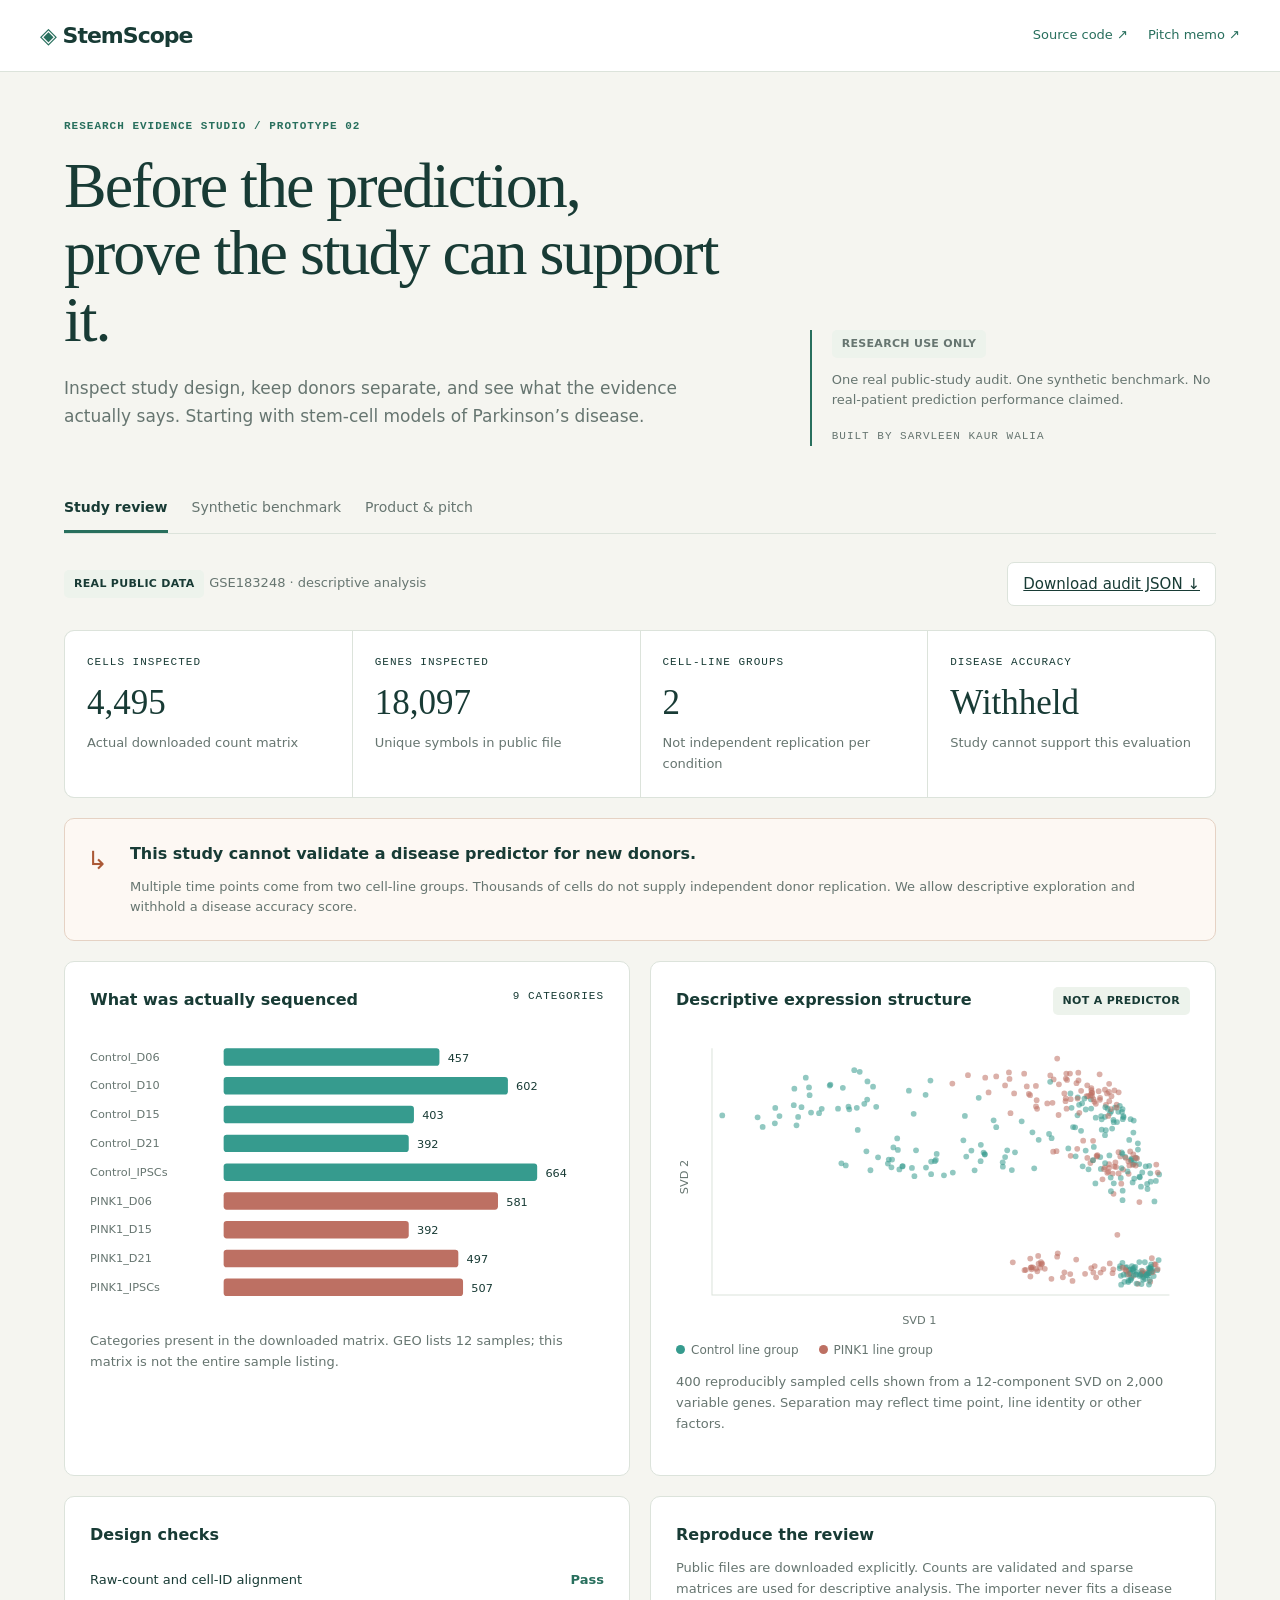
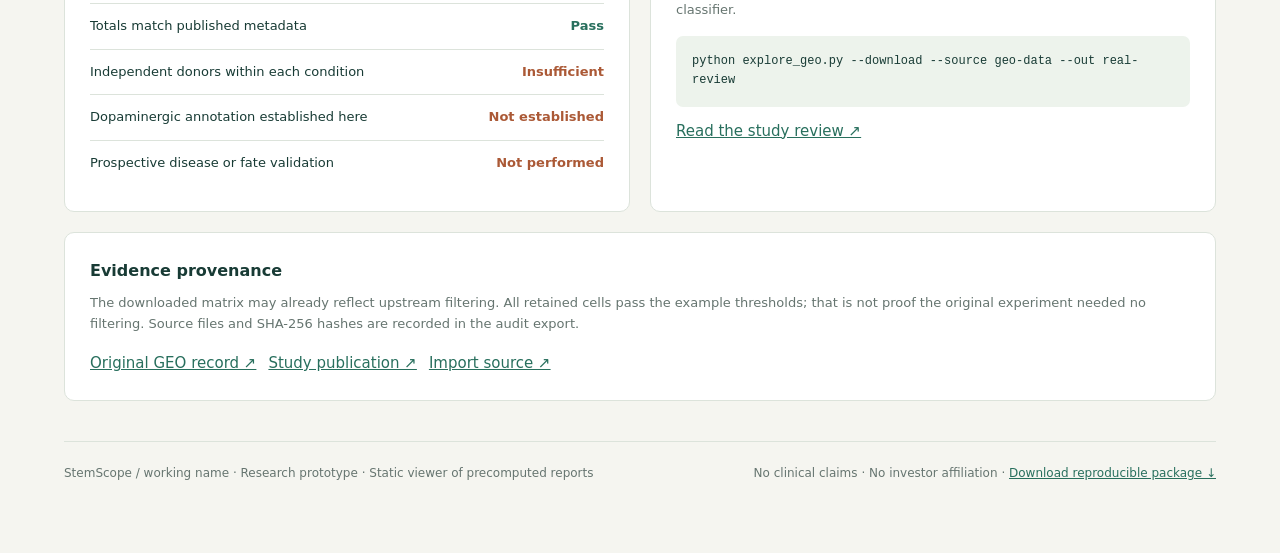
==== research/stemcell-algorithm/index.html @ 6e87af3f "Build StemScope evidence studio and real-data audit" ====
<!doctype html>
<html lang="en"><head><meta charset="utf-8"><meta name="viewport" content="width=device-width,initial-scale=1"><title>StemScope · Research evidence studio</title>
<meta name="description" content="An auditable single-cell research prototype. Inspect a real study, donor separation and a clearly labeled synthetic benchmark.">
<style>
:root{--bg:#f5f5f0;--paper:#fff;--ink:#183b35;--muted:#667570;--line:#dce3db;--green:#286f5d;--orange:#ab5936;--soft:#edf3ec;--warn:#fbede4}*{box-sizing:border-box}body{margin:0;background:var(--bg);color:var(--ink);font:15px/1.6 system-ui,-apple-system,Segoe UI,sans-serif}a{color:var(--green)}button,select{font:inherit}button,a,select{outline-offset:5px}button{cursor:pointer}nav{border-bottom:1px solid var(--line);background:var(--paper);padding:18px max(24px,calc((100vw - 1200px)/2));display:flex;justify-content:space-between;align-items:center;gap:20px}.brand{font-size:22px;font-weight:750;letter-spacing:-1px}.brand span{color:var(--green)}.mono{font:11px/1.7 ui-monospace,Consolas,monospace;letter-spacing:1px;text-transform:uppercase}.navlinks{display:flex;gap:20px;font-size:13px}.navlinks a{text-decoration:none}main{max-width:1200px;margin:auto;padding:45px 24px 70px}.hero{display:grid;grid-template-columns:1.7fr 1fr;gap:55px;align-items:end;margin-bottom:38px}.eyebrow{color:var(--green);font-weight:600}h1{font:500 clamp(38px,5vw,64px)/1.05 Georgia,serif;letter-spacing:-2px;max-width:720px;margin:16px 0 22px}h2{font:500 28px/1.2 Georgia,serif;margin:0 0 12px}h3{font-size:16px;margin:0 0 10px}p{margin:0 0 16px}.lead{max-width:670px;font-size:17px;color:var(--muted)}.note{border-left:2px solid var(--green);padding-left:20px;color:var(--muted);font-size:13px}.badge{display:inline-flex;padding:5px 10px;border-radius:5px;background:var(--soft);font-size:11px;font-weight:700;letter-spacing:.3px}.badge.warn{background:var(--warn);color:var(--orange)}.tabs{display:flex;gap:24px;border-bottom:1px solid var(--line);margin:28px 0}.tabs button{border:0;background:none;color:var(--muted);padding:12px 0;font-size:14px;border-bottom:3px solid transparent}.tabs button[aria-selected=true]{color:var(--ink);border-bottom-color:var(--green);font-weight:650}.panel{display:none}.panel.active{display:block}.toolbar{display:flex;justify-content:space-between;align-items:center;gap:20px;margin:24px 0}.toolbar select{border:1px solid var(--line);border-radius:7px;padding:10px;background:white;color:var(--ink);max-width:100%}.outline{border:1px solid var(--line);background:white;border-radius:7px;padding:9px 15px;color:var(--ink)}.metrics{display:grid;grid-template-columns:repeat(4,1fr);gap:1px;border:1px solid var(--line);border-radius:10px;overflow:hidden;background:var(--line)}.metric{background:var(--paper);padding:22px}.number{font:500 35px/1.3 Georgia,serif;margin:8px 0}.muted{color:var(--muted);font-size:13px}.decision{display:flex;gap:22px;border:1px solid #e5d2c4;background:#fdf8f3;border-radius:10px;margin:20px 0;padding:22px}.decision .symbol{font-size:25px;color:var(--orange)}.grid{display:grid;grid-template-columns:1fr 1fr;gap:20px;margin:20px 0}.card{background:white;border:1px solid var(--line);border-radius:10px;padding:25px}.sectionlabel{display:flex;justify-content:space-between;gap:15px;align-items:start;margin-bottom:15px}.chart{width:100%;height:auto;display:block}.legend{display:flex;gap:20px;font-size:12px;color:var(--muted);margin-top:10px}.dot{display:inline-block;width:9px;height:9px;border-radius:50%;margin-right:6px;background:#369b8e}.dot.orange{background:#bd7063}.checks{list-style:none;padding:0;margin:0}.checks li{border-top:1px solid var(--line);padding:12px 0;display:flex;justify-content:space-between;gap:20px;font-size:13px}.checks li:first-child{border-top:0}.checks b{color:var(--green);font-weight:600}.checks .fail{color:var(--orange)}.wide{grid-column:1/-1}.tablewrap{overflow-x:auto}table{border-collapse:collapse;width:100%;font-size:13px}th{text-align:left;font-size:11px;color:var(--muted);font-weight:600;text-transform:uppercase;letter-spacing:.5px}td,th{padding:11px 8px;border-bottom:1px solid var(--line)}.foldrow{display:grid;grid-template-columns:60px 1fr;gap:15px;margin:12px 0;align-items:center;font-size:12px}.foldcells{display:grid;grid-template-columns:repeat(16,1fr);gap:5px}.foldcell{height:28px;display:flex;align-items:center;justify-content:center;border-radius:4px;background:#edf3ec;font-size:10px;color:var(--green)}.foldcell.test{background:#286f5d;color:white}.quote{font:500 25px/1.45 Georgia,serif;border-left:3px solid var(--green);padding-left:24px;margin:20px 0 28px}.steps{counter-reset:step;display:grid;gap:15px}.step{display:flex;gap:15px}.step:before{counter-increment:step;content:counter(step,decimal-leading-zero);font:14px ui-monospace,monospace;color:var(--green)}details{border-top:1px solid var(--line);padding:16px 0}summary{cursor:pointer;font-weight:600}details p{color:var(--muted);margin:12px 0 0}footer{border-top:1px solid var(--line);display:flex;justify-content:space-between;gap:20px;padding-top:22px;margin-top:40px;color:var(--muted);font-size:12px}.status{font-size:12px;color:var(--muted);min-height:18px}.row{display:flex;gap:12px;flex-wrap:wrap}.modelbar{height:9px;background:var(--soft);border-radius:9px;overflow:hidden;margin:12px 0}.modelbar i{display:block;height:100%;background:var(--green)}.smallcode{white-space:pre-wrap;overflow-wrap:anywhere;background:var(--soft);padding:16px;border-radius:7px;font:12px/1.6 ui-monospace,Consolas,monospace} @media(max-width:760px){.hero,.grid{grid-template-columns:1fr;gap:20px}.metrics{grid-template-columns:1fr 1fr}.hero{margin-bottom:20px}.tabs{gap:14px}.tabs button{font-size:12px}.navlinks{gap:10px;font-size:11px}.toolbar{align-items:start;flex-direction:column}.foldcells{gap:2px}.foldcell{font-size:8px}main{padding-top:30px}h1{letter-spacing:-1px}footer{flex-direction:column}.decision{padding:16px}}@media(prefers-reduced-motion:reduce){*{scroll-behavior:auto!important}}
</style></head><body>
<nav><div class="brand"><span>◈</span> StemScope</div><div class="navlinks"><a href="https://github.com/sarvleenwalia/sidequest/tree/main/research/stemcell-algorithm">Source code ↗</a><a href="https://github.com/sarvleenwalia/sidequest/blob/main/research/stemcell-algorithm/PITCH.md">Pitch memo ↗</a></div></nav>
<main><section class="hero"><div><div class="mono eyebrow">Research evidence studio / prototype 02</div><h1>Before the prediction,<br>prove the study can support it.</h1><p class="lead">Inspect study design, keep donors separate, and see what the evidence actually says. Starting with stem-cell models of Parkinson’s disease.</p></div><div class="note"><span class="badge">RESEARCH USE ONLY</span><p style="margin-top:12px">One real public-study audit. One synthetic benchmark. No real-patient prediction performance claimed.</p><div class="mono">Built by Sarvleen Kaur Walia</div></div></section>
<div class="tabs" role="tablist" aria-label="Evidence studio"><button role="tab" aria-selected="true" aria-controls="overview" id="tab-overview" data-panel="overview">Study review</button><button role="tab" aria-selected="false" aria-controls="benchmark" id="tab-benchmark" data-panel="benchmark">Synthetic benchmark</button><button role="tab" aria-selected="false" aria-controls="pitch" id="tab-pitch" data-panel="pitch">Product & pitch</button></div>
<section class="panel active" id="overview" role="tabpanel" aria-labelledby="tab-overview"><div class="toolbar"><div><span class="badge">REAL PUBLIC DATA</span> <span class="muted">GSE183248 · descriptive analysis</span></div><a class="outline" href="real-audit.json" download>Download audit JSON ↓</a></div><div class="metrics" id="real-metrics"></div><div class="decision"><div class="symbol">↳</div><div><h3>This study cannot validate a disease predictor for new donors.</h3><p style="margin:0" class="muted">Multiple time points come from two cell-line groups. Thousands of cells do not supply independent donor replication. We allow descriptive exploration and withhold a disease accuracy score.</p></div></div><div class="grid"><article class="card"><div class="sectionlabel"><h3>What was actually sequenced</h3><span class="mono">9 categories</span></div><div id="samples"></div><p class="muted">Categories present in the downloaded matrix. GEO lists 12 samples; this matrix is not the entire sample listing.</p></article><article class="card"><div class="sectionlabel"><h3>Descriptive expression structure</h3><span class="badge">NOT A PREDICTOR</span></div><div id="scatter"></div><div class="legend"><span><i class="dot"></i>Control line group</span><span><i class="dot orange"></i>PINK1 line group</span></div><p class="muted" style="margin-top:12px">400 reproducibly sampled cells shown from a 12-component SVD on 2,000 variable genes. Separation may reflect time point, line identity or other factors.</p></article><article class="card"><h3>Design checks</h3><ul class="checks"><li><span>Raw-count and cell-ID alignment</span><b>Pass</b></li><li><span>Totals match published metadata</span><b id="total-check"></b></li><li><span>Independent donors within each condition</span><b class="fail">Insufficient</b></li><li><span>Dopaminergic annotation established here</span><b class="fail">Not established</b></li><li><span>Prospective disease or fate validation</span><b class="fail">Not performed</b></li></ul></article><article class="card"><h3>Reproduce the review</h3><p class="muted">Public files are downloaded explicitly. Counts are validated and sparse matrices are used for descriptive analysis. The importer never fits a disease classifier.</p><pre class="smallcode">python explore_geo.py --download --source geo-data --out real-review</pre><a href="https://github.com/sarvleenwalia/sidequest/blob/main/research/stemcell-algorithm/DATASET_REVIEW.md">Read the study review ↗</a></article></div><article class="card"><h3>Evidence provenance</h3><p class="muted">The downloaded matrix may already reflect upstream filtering. All retained cells pass the example thresholds; that is not proof the original experiment needed no filtering. Source files and SHA-256 hashes are recorded in the audit export.</p><div class="row"><a href="https://www.ncbi.nlm.nih.gov/geo/query/acc.cgi?acc=GSE183248">Original GEO record ↗</a><a href="https://doi.org/10.1038/s42003-021-02973-7">Study publication ↗</a><a href="https://github.com/sarvleenwalia/sidequest/blob/main/research/stemcell-algorithm/explore_geo.py">Import source ↗</a></div></article></section>
<section class="panel" id="benchmark" role="tabpanel" aria-labelledby="tab-benchmark"><div class="toolbar"><div><span class="badge warn">SYNTHETIC DATA ONLY</span> <span class="muted">Planted expression signal · tests software behavior</span></div><a class="outline" href="synthetic-benchmark.json" download>Download benchmark JSON ↓</a></div><div class="metrics" id="synthetic-metrics"></div><div class="decision"><div class="symbol">ⓘ</div><div><h3>These numbers are not Parkinson’s disease performance.</h3><p class="muted" style="margin:0">560 invented cells, 300 illustrative genes and 16 invented donors. A planted shift makes the groups separable. No independent real cohort has been evaluated.</p></div></div><div class="grid"><article class="card wide"><div class="sectionlabel"><h3>Every test donor stays out of training</h3><span class="badge">0 DONOR OVERLAP</span></div><div id="folds"></div><div class="legend"><span><i class="dot"></i>Training donor</span><span><i class="dot" style="background:#286f5d"></i>Held-out donor</span></div><p class="muted" style="margin-top:14px">Each square is one donor. Feature selection and scaling are fitted using only training-fold profiles. The whole-dataset embedding is never used as model input.</p></article><article class="card"><h3>Uncertainty, kept visible</h3><div id="interval"></div><p class="muted">The percentile interval resamples whole donors from fixed out-of-fold predictions. Models are not refitted. This conditional interval does not capture external-cohort uncertainty or demonstrate clinical reliability.</p></article><article class="card"><h3>A simple baseline first</h3><p>Variance filtering → training-fold gene selection → standardization → regularized logistic regression.</p><p class="muted">Compare balanced accuracy with a majority baseline. A sophisticated model would need to earn its complexity on independently verified data. No novel model architecture is claimed.</p><a href="https://github.com/sarvleenwalia/sidequest/blob/main/research/stemcell-algorithm/VALIDATION.md">Read the software validation ↗</a></article><article class="card wide"><h3>Inspect held-out predictions <span class="badge warn">SYNTHETIC</span></h3><div class="tablewrap"><table><thead><tr><th>Invented donor</th><th>Assigned label</th><th>Predicted label</th><th>Result</th></tr></thead><tbody id="predictions"></tbody></table></div></article></div></section>
<section class="panel" id="pitch" role="tabpanel" aria-labelledby="tab-pitch"><div class="toolbar"><span class="badge">EARLY PRODUCT HYPOTHESIS</span><button class="outline" id="copy-pitch">Copy 30-second pitch</button></div><div class="grid"><article class="card wide"><div class="mono eyebrow">The wedge</div><div class="quote">Help stem-cell research teams decide whether a single-cell dataset supports a prediction claim, then produce a reproducible evidence report.</div><p class="muted">Proposed user: a computational researcher in an iPSC disease-modeling lab. Proposed buyer: a lab lead or research platform team. Customer demand, time saved, pricing and willingness to pay remain untested.</p><div class="status" id="copy-status" aria-live="polite"></div></article><article class="card"><h3>What exists today</h3><ul class="checks"><li><span>Executable research pipeline</span><b>Built</b></li><li><span>Real public-study audit</span><b>Completed</b></li><li><span>Donor-disjoint synthetic evaluation</span><b>Completed</b></li><li><span>Independent real-cohort prediction</span><b class="fail">Pending</b></li><li><span>Customers or paid pilots</span><b class="fail">None claimed</b></li></ul></article><article class="card"><h3>What could make it valuable</h3><p>Review study design earlier. Give collaborators a report they can inspect and reproduce. Make limitations visible beside results.</p><p class="muted">The current model is standard open-source machinery. A potential advantage would need to come from trustworthy metadata adapters and demonstrated workflow value. There is no proven moat today.</p></article><article class="card wide"><h3>Milestones that would earn a stronger pitch</h3><div class="steps"><div class="step"><div><b>Three lab review exercises</b><p class="muted">Observe the actual workflow; measure time and design problems found against an expert notebook baseline.</p></div></div><div class="step"><div><b>An eligible donor cohort</b><p class="muted">Confirm donor, time point, genotype, batch and cell type. Freeze the task and analysis plan before evaluation.</p></div></div><div class="step"><div><b>Independent validation and a paid-pilot decision</b><p class="muted">Test a fixed model on a compatible external cohort, then decide whether the workflow justifies hosted collaboration.</p></div></div></div></article><article class="card wide"><h3>Questions a serious reviewer will ask</h3><details><summary>Is the algorithm novel?</summary><p>No. Logistic regression is a standard baseline. The proposed product is an evidence-review workflow; its usefulness and differentiation must still be demonstrated.</p></details><details><summary>Does this predict future cell fate or early Parkinson’s vulnerability?</summary><p>No. Future fate needs lineage or longitudinal outcome labels. Real disease generalization needs independently replicated donors and separate validation. Neither has been demonstrated here.</p></details><details><summary>Why won’t a lab just use Scanpy or Seurat?</summary><p>They may. Those are established tools. StemScope must show that its focused study-review workflow is easier to reproduce or catches meaningful design problems compared with existing notebooks.</p></details><details><summary>What is the current ask?</summary><p>Introductions to research collaborators and design partners. Funding amount, market size, traction and customer savings are not invented.</p></details><a href="https://github.com/sarvleenwalia/sidequest/blob/main/research/stemcell-algorithm/PITCH.md">Full pitch memo and reviewer questions ↗</a></article></div></section>
<footer><span>StemScope / working name · Research prototype · Static viewer of precomputed reports</span><span>No clinical claims · No investor affiliation · <a href="stemcell-algorithm.zip">Download reproducible package ↓</a></span></footer></main>
<script type="application/json" id="evidence">{"real": {"accession": "GSE183248", "source_urls": {"GSE183248_Metadata.csv.gz": "https://ftp.ncbi.nlm.nih.gov/geo/series/GSE183nnn/GSE183248/suppl/GSE183248_Metadata.csv.gz", "GSE183248_Raw_data.csv.gz": "https://ftp.ncbi.nlm.nih.gov/geo/series/GSE183nnn/GSE183248/suppl/GSE183248_Raw_data.csv.gz"}, "input_sha256": {"GSE183248_Metadata.csv.gz": "b8bb1b475fdc6448fd801732647d1b2e1d1f90d0d72f70c34bd542e26649ec52", "GSE183248_Raw_data.csv.gz": "df67841f18757a8caf24ced9af7a2e741ec4d9df9de3ac8391bd31a96c4b9923"}, "synthetic": false, "cells": 4495, "genes": 18097, "cells_after_example_qc": 4495, "sample_categories_in_download": 9, "line_groups": ["Control", "PINK1"], "matrix_totals_match_published_metadata": true, "published_mito_fraction_range": [0.0, 0.0583533173461231], "classifier_eligible": false, "disease_prediction_metrics": null, "decision": "Two cell-line groups; no independent donor replication within condition. Do not report cross-donor PD accuracy.", "limitations": ["Public matrix may already reflect upstream filtering; downloaded cells are not all originally sequenced cells.", "GEO lists 12 samples, but this downloaded matrix has 9 sample categories.", "SVD is descriptive; differences may reflect time point, line identity, mutation, protocol or other factors.", "No cell-type annotations were inferred. No early vulnerability or future cell fate was predicted."]}, "synthetic": {"balanced_accuracy": 0.9375, "majority_baseline_balanced_accuracy": 0.5, "classes": ["PD", "control"], "confusion_matrix": [[7, 1], [0, 8]], "confusion_matrix_unit": "donor/label pseudobulk rows", "donors_by_class": {"PD": 8, "control": 8}, "evaluation_unit": "held-out donor", "folds": [{"fold": 1, "train_donors": ["donor_01", "donor_02", "donor_03", "donor_04", "donor_05", "donor_06", "donor_07", "donor_08", "donor_09", "donor_11", "donor_12", "donor_14"], "test_donors": ["donor_00", "donor_10", "donor_13", "donor_15"], "train_units": 12, "test_units": 4}, {"fold": 2, "train_donors": ["donor_00", "donor_02", "donor_05", "donor_06", "donor_07", "donor_09", "donor_10", "donor_11", "donor_12", "donor_13", "donor_14", "donor_15"], "test_donors": ["donor_01", "donor_03", "donor_04", "donor_08"], "train_units": 12, "test_units": 4}, {"fold": 3, "train_donors": ["donor_00", "donor_01", "donor_03", "donor_04", "donor_06", "donor_07", "donor_08", "donor_10", "donor_11", "donor_13", "donor_14", "donor_15"], "test_donors": ["donor_02", "donor_05", "donor_09", "donor_12"], "train_units": 12, "test_units": 4}, {"fold": 4, "train_donors": ["donor_00", "donor_01", "donor_02", "donor_03", "donor_04", "donor_05", "donor_08", "donor_09", "donor_10", "donor_12", "donor_13", "donor_15"], "test_donors": ["donor_06", "donor_07", "donor_11", "donor_14"], "train_units": 12, "test_units": 4}], "conditional_bootstrap": {"metric": "balanced_accuracy", "interval_95_percent": [0.7857142857142857, 1.0], "valid_draws": 1000, "requested_draws": 1000, "resampling_unit": "donor", "method": "Percentile bootstrap of fixed out-of-fold predictions; models are not refitted. Not external-validation uncertainty."}, "roc_auc": 1.0, "permutation_scores": [0.5625, 0.6875, 0.6875, 0.5625, 0.375, 0.375, 0.3125, 0.5, 0.375, 0.625, 0.375, 0.375, 0.5625, 0.375, 0.5625, 0.6875, 0.1875, 0.375, 0.8125], "successful_permutations": 19, "permutation_p_value": 0.05, "task": "pd", "label_column": "status", "cells_input": 560, "cells_analyzed": 560, "genes_analyzed": 300, "donors": 16, "synthetic": true, "warnings": ["Multiple batches detected; batch-label overlap alone does not rule out confounding. Review protocol and time-point effects; this model does not adjust batch.", "Differential tests use donor pseudobulk but do not adjust batch, sex, age, or genotype; use a count-based design model for publication.", "Pathway scores are descriptive standardized expression averages, not enrichment significance or causal evidence."], "interpretation": "Exploratory label classification, not future vulnerability, clinical diagnosis, causal mechanism, or validated treatment guidance."}, "samples": [{"sample": "Control_D06", "line_group": "Control", "timepoint": "D06", "cells": 457}, {"sample": "Control_D10", "line_group": "Control", "timepoint": "D10", "cells": 602}, {"sample": "Control_D15", "line_group": "Control", "timepoint": "D15", "cells": 403}, {"sample": "Control_D21", "line_group": "Control", "timepoint": "D21", "cells": 392}, {"sample": "Control_IPSCs", "line_group": "Control", "timepoint": "IPSCs", "cells": 664}, {"sample": "PINK1_D06", "line_group": "PINK1", "timepoint": "D06", "cells": 581}, {"sample": "PINK1_D15", "line_group": "PINK1", "timepoint": "D15", "cells": 392}, {"sample": "PINK1_D21", "line_group": "PINK1", "timepoint": "D21", "cells": 497}, {"sample": "PINK1_IPSCs", "line_group": "PINK1", "timepoint": "IPSCs", "cells": 507}], "embedding": [{"svd_1": 33.16159703014998, "svd_2": 9.820486419898982, "line_group": "Control"}, {"svd_1": 53.90923690194857, "svd_2": 0.8827156235776116, "line_group": "PINK1"}, {"svd_1": 54.60971760731003, "svd_2": 3.306023557135444, "line_group": "Control"}, {"svd_1": 47.60827386749864, "svd_2": 10.443836945976049, "line_group": "PINK1"}, {"svd_1": 44.2768684901003, "svd_2": 0.1866021172986685, "line_group": "Control"}, {"svd_1": 55.81606200413473, "svd_2": -15.2303840340702, "line_group": "PINK1"}, {"svd_1": 50.99433692075531, "svd_2": 3.70149986146265, "line_group": "Control"}, {"svd_1": 46.10915936477557, "svd_2": 0.4437834999474799, "line_group": "Control"}, {"svd_1": 44.03931739849151, "svd_2": 15.07241276407436, "line_group": "PINK1"}, {"svd_1": 52.26305338351144, "svd_2": 10.687378196292602, "line_group": "PINK1"}, {"svd_1": 51.273560153322855, "svd_2": 2.246211496030653, "line_group": "PINK1"}, {"svd_1": 56.19154665982479, "svd_2": -15.08936375895008, "line_group": "Control"}, {"svd_1": 54.01070698849746, "svd_2": 7.946381493672578, "line_group": "Control"}, {"svd_1": 53.003056229092, "svd_2": 9.074308721816095, "line_group": "Control"}, {"svd_1": 54.30662145325326, "svd_2": -1.1202182589053442, "line_group": "Control"}, {"svd_1": 40.679985749312856, "svd_2": 14.657668855601832, "line_group": "PINK1"}, {"svd_1": 51.523735669688, "svd_2": 2.1730866604881776, "line_group": "Control"}, {"svd_1": 52.59868853062609, "svd_2": 7.836491136972253, "line_group": "Control"}, {"svd_1": 53.113259913251255, "svd_2": -14.80226705881392, "line_group": "Control"}, {"svd_1": 46.24965491660136, "svd_2": 13.007206442389863, "line_group": "PINK1"}, {"svd_1": 37.66141174659302, "svd_2": -0.4443510304952179, "line_group": "Control"}, {"svd_1": 24.85495739755921, "svd_2": 7.30368661249676, "line_group": "Control"}, {"svd_1": 54.91399072873271, "svd_2": -15.16857943685353, "line_group": "Control"}, {"svd_1": 47.17959412362317, "svd_2": 10.342721966371071, "line_group": "PINK1"}, {"svd_1": 42.06235018933433, "svd_2": 2.53829126269423, "line_group": "Control"}, {"svd_1": 53.57243910758614, "svd_2": 2.1799057210466426, "line_group": "Control"}, {"svd_1": 55.61872086691614, "svd_2": -15.087755982569565, "line_group": "PINK1"}, {"svd_1": 51.222474953737255, "svd_2": 2.332425067197337, "line_group": "PINK1"}, {"svd_1": 55.48225179368778, "svd_2": -14.760446810408252, "line_group": "Control"}, {"svd_1": 54.849595484650045, "svd_2": -15.78379319736213, "line_group": "Control"}, {"svd_1": 47.42832425578816, "svd_2": 14.605445698759343, "line_group": "PINK1"}, {"svd_1": 48.45778431354455, "svd_2": -16.175942153932432, "line_group": "PINK1"}, {"svd_1": 47.99493924515358, "svd_2": 17.188513591259603, "line_group": "PINK1"}, {"svd_1": 53.4146759508721, "svd_2": 8.411864119381054, "line_group": "Control"}, {"svd_1": 46.46901654332245, "svd_2": -14.092815880849722, "line_group": "PINK1"}, {"svd_1": 54.72985332284642, "svd_2": -4.693850891307259, "line_group": "PINK1"}, {"svd_1": 46.25455810634695, "svd_2": -14.87213794503127, "line_group": "PINK1"}, {"svd_1": 55.36268382537888, "svd_2": -1.94053131444226, "line_group": "Control"}, {"svd_1": 49.462075303563566, "svd_2": 6.704262874889954, "line_group": "Control"}, {"svd_1": 39.43904491904532, "svd_2": -0.1970872166246947, "line_group": "Control"}, {"svd_1": 54.06966494324392, "svd_2": -16.391663454022886, "line_group": "Control"}, {"svd_1": 49.948602363528586, "svd_2": 6.159741487945528, "line_group": "Control"}, {"svd_1": 27.703529370727637, "svd_2": 11.601480193635808, "line_group": "Control"}, {"svd_1": 53.69035261923138, "svd_2": -14.60978673491068, "line_group": "Control"}, {"svd_1": 47.66278033149334, "svd_2": 2.985464235533753, "line_group": "PINK1"}, {"svd_1": 50.45666212842259, "svd_2": 13.115334631161122, "line_group": "PINK1"}, {"svd_1": 52.41498697489403, "svd_2": 9.118544226845446, "line_group": "Control"}, {"svd_1": 55.67341939940704, "svd_2": -14.597362946132725, "line_group": "Control"}, {"svd_1": 49.040347986462265, "svd_2": 14.895420954914654, "line_group": "PINK1"}, {"svd_1": 53.34774516547205, "svd_2": -4.418969775652532, "line_group": "Control"}, {"svd_1": 30.30872396668597, "svd_2": 1.212271474967429, "line_group": "Control"}, {"svd_1": 55.39485700666587, "svd_2": -2.705494160309695, "line_group": "Control"}, {"svd_1": 47.53423505815409, "svd_2": 5.048680655235413, "line_group": "Control"}, {"svd_1": 53.84732612834464, "svd_2": -0.3811513600943065, "line_group": "PINK1"}, {"svd_1": 55.17607109615125, "svd_2": -13.876904092955836, "line_group": "Control"}, {"svd_1": 54.00356536051143, "svd_2": 1.7127448406762642, "line_group": "Control"}, {"svd_1": 52.09612094327967, "svd_2": -0.2287100599954952, "line_group": "PINK1"}, {"svd_1": 42.99659928376558, "svd_2": 6.724449773180552, "line_group": "Control"}, {"svd_1": 31.81034244856084, "svd_2": 15.16167663391156, "line_group": "Control"}, {"svd_1": 55.09021391624925, "svd_2": -15.662994734754204, "line_group": "Control"}, {"svd_1": 40.96259249269767, "svd_2": 3.163924232927221, "line_group": "Control"}, {"svd_1": 27.38964776856613, "svd_2": 14.264347495312812, "line_group": "Control"}, {"svd_1": 40.54158749394172, "svd_2": 2.232888310939514, "line_group": "Control"}, {"svd_1": 49.78988502844853, "svd_2": 10.124777629374735, "line_group": "Control"}, {"svd_1": 42.094420846900704, "svd_2": 14.274153164122955, "line_group": "PINK1"}, {"svd_1": 53.5917157720992, "svd_2": -14.706183058048314, "line_group": "Control"}, {"svd_1": 42.99680716639227, "svd_2": 14.469280253733867, "line_group": "PINK1"}, {"svd_1": 45.8642773379672, "svd_2": -14.64358402464313, "line_group": "PINK1"}, {"svd_1": 51.90437114915261, "svd_2": 12.440168725908876, "line_group": "PINK1"}, {"svd_1": 51.63977079710445, "svd_2": 7.920055110528096, "line_group": "Control"}, {"svd_1": 45.50192702319017, "svd_2": 12.941847895461736, "line_group": "PINK1"}, {"svd_1": 55.24735360135018, "svd_2": 0.7369716260000986, "line_group": "Control"}, {"svd_1": 48.57923216536002, "svd_2": 11.870755869706988, "line_group": "PINK1"}, {"svd_1": 32.35755835352376, "svd_2": 3.0341790673705757, "line_group": "Control"}, {"svd_1": 30.66574504166166, "svd_2": 0.897262860655281, "line_group": "Control"}, {"svd_1": 56.22846168628786, "svd_2": -14.91262203312102, "line_group": "PINK1"}, {"svd_1": 52.6241438302694, "svd_2": 7.490356654365302, "line_group": "Control"}, {"svd_1": 48.90356928153355, "svd_2": 3.4823073615176807, "line_group": "Control"}, {"svd_1": 54.47317176645621, "svd_2": -15.338827465456433, "line_group": "Control"}, {"svd_1": 50.92294667339772, "svd_2": 1.6700090208410436, "line_group": "PINK1"}, {"svd_1": 53.50141943145066, "svd_2": -16.870214269544284, "line_group": "Control"}, {"svd_1": 54.46720797793699, "svd_2": 2.0221181339668783, "line_group": "Control"}, {"svd_1": 51.15036937207746, "svd_2": 8.177380286982856, "line_group": "Control"}, {"svd_1": 47.5219145547096, "svd_2": -16.405224573193596, "line_group": "PINK1"}, {"svd_1": 42.371307886987935, "svd_2": 12.013030359965043, "line_group": "PINK1"}, {"svd_1": 49.95426914841694, "svd_2": 12.263509194142442, "line_group": "PINK1"}, {"svd_1": 50.078769200325496, "svd_2": 0.7598858449498395, "line_group": "Control"}, {"svd_1": 54.17663131940853, "svd_2": -1.7103471825467305, "line_group": "Control"}, {"svd_1": 44.08604463509506, "svd_2": 14.082615418083709, "line_group": "PINK1"}, {"svd_1": 43.725597695092574, "svd_2": 2.1638926916708163, "line_group": "Control"}, {"svd_1": 54.94518027974024, "svd_2": -15.619813984933533, "line_group": "Control"}, {"svd_1": 54.22430890724107, "svd_2": -15.922800338818709, "line_group": "PINK1"}, {"svd_1": 49.17013036285288, "svd_2": 9.670631760727751, "line_group": "Control"}, {"svd_1": 55.53683076024589, "svd_2": 0.8382470715375414, "line_group": "Control"}, {"svd_1": 54.01139971109011, "svd_2": -14.949312209891287, "line_group": "Control"}, {"svd_1": 48.03920521241563, "svd_2": -12.510311055682694, "line_group": "PINK1"}, {"svd_1": 54.44044551648954, "svd_2": -15.708285627499778, "line_group": "Control"}, {"svd_1": 50.78189738447151, "svd_2": -14.763756686761027, "line_group": "PINK1"}, {"svd_1": 48.134777128181774, "svd_2": 13.25628630682576, "line_group": "PINK1"}, {"svd_1": 53.75766562422468, "svd_2": -0.0342358241898977, "line_group": "Control"}, {"svd_1": 53.70638801377082, "svd_2": -15.7666034054105, "line_group": "Control"}, {"svd_1": 51.54654204510468, "svd_2": -15.453143909210407, "line_group": "PINK1"}, {"svd_1": 55.3146569007106, "svd_2": -15.418795473881532, "line_group": "PINK1"}, {"svd_1": 51.59579833535774, "svd_2": 8.425262080708737, "line_group": "Control"}, {"svd_1": 51.39175181906565, "svd_2": 12.202838694748436, "line_group": "PINK1"}, {"svd_1": 52.869420004158265, "svd_2": 10.158552257603978, "line_group": "PINK1"}, {"svd_1": 55.96825470832143, "svd_2": -14.18069333977177, "line_group": "PINK1"}, {"svd_1": 53.23440035180009, "svd_2": -17.30269839900678, "line_group": "Control"}, {"svd_1": 53.82969106161408, "svd_2": -16.69571661681045, "line_group": "Control"}, {"svd_1": 50.75151217077772, "svd_2": 10.980175858612045, "line_group": "Control"}, {"svd_1": 51.50651364445717, "svd_2": 11.194575816174256, "line_group": "PINK1"}, {"svd_1": 56.308283860335735, "svd_2": -13.547593025493878, "line_group": "Control"}, {"svd_1": 48.10489562387773, "svd_2": 8.58099807327351, "line_group": "PINK1"}, {"svd_1": 53.030978251376204, "svd_2": 12.0378090325259, "line_group": "PINK1"}, {"svd_1": 53.99445314151468, "svd_2": -15.540171692990748, "line_group": "Control"}, {"svd_1": 53.24415269904952, "svd_2": -1.887872251111004, "line_group": "PINK1"}, {"svd_1": 50.400095400363085, "svd_2": 11.441308302946243, "line_group": "PINK1"}, {"svd_1": 34.11775643690792, "svd_2": 1.1764210385000362, "line_group": "Control"}, {"svd_1": 43.52736953029107, "svd_2": 1.3620009998023477, "line_group": "Control"}, {"svd_1": 53.42984482059445, "svd_2": 8.219376860362775, "line_group": "Control"}, {"svd_1": 55.60193319985038, "svd_2": -14.847678765243064, "line_group": "Control"}, {"svd_1": 40.30490344407882, "svd_2": 4.712409952587385, "line_group": "Control"}, {"svd_1": 50.32767400046203, "svd_2": 3.150067622050741, "line_group": "Control"}, {"svd_1": 53.30007978721309, "svd_2": 9.045006255579011, "line_group": "Control"}, {"svd_1": 45.84053483488768, "svd_2": -14.68269780280011, "line_group": "PINK1"}, {"svd_1": 37.20826251945581, "svd_2": 11.653447089021968, "line_group": "Control"}, {"svd_1": 41.22699243813862, "svd_2": 0.1463998708379369, "line_group": "Control"}, {"svd_1": 50.517999925619606, "svd_2": 11.439700013584629, "line_group": "PINK1"}, {"svd_1": 48.58593101810353, "svd_2": -15.405306010192565, "line_group": "PINK1"}, {"svd_1": 54.94743086057548, "svd_2": -15.453528545535258, "line_group": "Control"}, {"svd_1": 47.3265131022835, "svd_2": 5.6953968251548, "line_group": "Control"}, {"svd_1": 23.442744854939114, "svd_2": 8.23497288292919, "line_group": "Control"}, {"svd_1": 41.71925436372686, "svd_2": 1.536189886205242, "line_group": "Control"}, {"svd_1": 55.39371266871799, "svd_2": -15.586667876947654, "line_group": "Control"}, {"svd_1": 54.25650197881434, "svd_2": 1.065795306846098, "line_group": "Control"}, {"svd_1": 50.73206789455777, "svd_2": 11.631839719025564, "line_group": "PINK1"}, {"svd_1": 48.69748225077262, "svd_2": 11.098017396332152, "line_group": "PINK1"}, {"svd_1": 45.28741716936398, "svd_2": 14.88396702540806, "line_group": "PINK1"}, {"svd_1": 49.29129355010747, "svd_2": 6.734708975218156, "line_group": "Control"}, {"svd_1": 53.16423327590554, "svd_2": 2.2526063533985563, "line_group": "PINK1"}, {"svd_1": 45.67132136802554, "svd_2": 11.793424521762203, "line_group": "PINK1"}, {"svd_1": 46.70164643191647, "svd_2": -14.196340736963872, "line_group": "PINK1"}, {"svd_1": 31.5709519687615, "svd_2": 9.668221538668186, "line_group": "Control"}, {"svd_1": 55.6905545040146, "svd_2": -14.20144397395692, "line_group": "Control"}, {"svd_1": 56.34874243879095, "svd_2": -0.4843435233897347, "line_group": "Control"}, {"svd_1": 45.78475311027021, "svd_2": -13.317229286123036, "line_group": "PINK1"}, {"svd_1": 53.20326239606746, "svd_2": -1.0098396184101837, "line_group": "Control"}, {"svd_1": 49.63599899203486, "svd_2": 3.4184246631496147, "line_group": "PINK1"}, {"svd_1": 47.70164501377838, "svd_2": 13.99701241376038, "line_group": "PINK1"}, {"svd_1": 47.41832976554442, "svd_2": 13.63499082150857, "line_group": "Control"}, {"svd_1": 37.24179044278627, "svd_2": 0.5566924504586891, "line_group": "Control"}, {"svd_1": 47.99029307001644, "svd_2": -13.035385666883354, "line_group": "PINK1"}, {"svd_1": 35.335008434843544, "svd_2": 0.7966022099540953, "line_group": "Control"}, {"svd_1": 56.113774139238096, "svd_2": 1.0170898517545692, "line_group": "PINK1"}, {"svd_1": 51.70530318612548, "svd_2": -1.2240216243874156, "line_group": "PINK1"}, {"svd_1": 54.99890884960889, "svd_2": -15.735348065917185, "line_group": "PINK1"}, {"svd_1": 30.032442013620336, "svd_2": 9.5498556705791, "line_group": "Control"}, {"svd_1": 55.43474416277434, "svd_2": -15.87960940283616, "line_group": "Control"}, {"svd_1": 51.181303240008056, "svd_2": -16.174973819623307, "line_group": "PINK1"}, {"svd_1": 26.763692528009905, "svd_2": 8.290053958332223, "line_group": "Control"}, {"svd_1": 52.59134410373531, "svd_2": -14.955339227676255, "line_group": "PINK1"}, {"svd_1": 55.96295629494246, "svd_2": -4.603303494713929, "line_group": "Control"}, {"svd_1": 45.08306879810608, "svd_2": 7.615703278796983, "line_group": "Control"}, {"svd_1": 32.44398574898073, "svd_2": 13.693456242757332, "line_group": "Control"}, {"svd_1": 53.14402866791425, "svd_2": -14.465986293443343, "line_group": "Control"}, {"svd_1": 44.53731257310123, "svd_2": 2.88682975607188, "line_group": "Control"}, {"svd_1": 52.25030381482737, "svd_2": 13.342577205735608, "line_group": "PINK1"}, {"svd_1": 39.401257389583456, "svd_2": 13.377759060390892, "line_group": "PINK1"}, {"svd_1": 53.27835479102738, "svd_2": 2.874770044851525, "line_group": "Control"}, {"svd_1": 38.0497338918683, "svd_2": 1.731463066869101, "line_group": "Control"}, {"svd_1": 49.68010298864731, "svd_2": 11.275868354922236, "line_group": "Control"}, {"svd_1": 54.31867588951764, "svd_2": 1.2858458816830327, "line_group": "Control"}, {"svd_1": 56.08111833380589, "svd_2": -1.470523543991139, "line_group": "Control"}, {"svd_1": 52.60985048385723, "svd_2": -3.4432948507049845, "line_group": "PINK1"}, {"svd_1": 54.72177592602808, "svd_2": -13.856268877884856, "line_group": "Control"}, {"svd_1": 46.434717118577126, "svd_2": -12.92023119421678, "line_group": "PINK1"}, {"svd_1": 37.96256543462963, "svd_2": 1.5280788171843038, "line_group": "Control"}, {"svd_1": 34.19199537201087, "svd_2": 1.78390242481488, "line_group": "Control"}, {"svd_1": 52.529195600192814, "svd_2": -15.553272324927956, "line_group": "PINK1"}, {"svd_1": 50.55908576455349, "svd_2": 0.3002104920644667, "line_group": "Control"}, {"svd_1": 52.76400211651942, "svd_2": 1.3425731949985704, "line_group": "PINK1"}, {"svd_1": 53.0180727839382, "svd_2": 2.910035413878259, "line_group": "PINK1"}, {"svd_1": 27.82075818573628, "svd_2": 8.95281699124372, "line_group": "Control"}, {"svd_1": 52.688309149107305, "svd_2": 12.331207358065914, "line_group": "PINK1"}, {"svd_1": 52.18768482894389, "svd_2": -0.0817335524201688, "line_group": "PINK1"}, {"svd_1": 28.696016722928157, "svd_2": 9.523708145682134, "line_group": "Control"}, {"svd_1": 55.50946583655087, "svd_2": -15.503877364923998, "line_group": "Control"}, {"svd_1": 54.85773929687295, "svd_2": -2.3567845499074065, "line_group": "Control"}, {"svd_1": 52.30425744768798, "svd_2": 8.832640215190379, "line_group": "Control"}, {"svd_1": 53.3394174507028, "svd_2": 2.652104547408781, "line_group": "Control"}, {"svd_1": 51.78034763668106, "svd_2": -14.925306681157592, "line_group": "PINK1"}, {"svd_1": 55.62595479717925, "svd_2": -0.3107619061346082, "line_group": "Control"}, {"svd_1": 55.75615147410238, "svd_2": -14.89124937289984, "line_group": "Control"}, {"svd_1": 52.07526646265697, "svd_2": 11.86488295417801, "line_group": "PINK1"}, {"svd_1": 34.56997140158473, "svd_2": 3.627459123643268, "line_group": "Control"}, {"svd_1": 37.66429876209955, "svd_2": 1.4772709845461445, "line_group": "Control"}, {"svd_1": 50.22463079629548, "svd_2": 11.093650634559614, "line_group": "Control"}, {"svd_1": 55.61771325477852, "svd_2": -16.83688144898827, "line_group": "PINK1"}, {"svd_1": 48.80431144875556, "svd_2": 13.935458054074353, "line_group": "PINK1"}, {"svd_1": 52.92420659064025, "svd_2": -9.69327369927916, "line_group": "PINK1"}, {"svd_1": 30.953705854560948, "svd_2": 9.444752618056818, "line_group": "Control"}, {"svd_1": 43.72241261615603, "svd_2": 13.096653698446335, "line_group": "PINK1"}, {"svd_1": 49.57521766472255, "svd_2": 13.43680615260206, "line_group": "PINK1"}, {"svd_1": 55.58449137303617, "svd_2": -16.581361845123126, "line_group": "Control"}, {"svd_1": 49.09560094724368, "svd_2": 2.34852711662587, "line_group": "PINK1"}, {"svd_1": 29.405734414572343, "svd_2": 13.223326159070703, "line_group": "Control"}, {"svd_1": 26.45472449921882, "svd_2": 12.601029785858698, "line_group": "Control"}, {"svd_1": 50.96424438850617, "svd_2": 10.99803105038662, "line_group": "PINK1"}, {"svd_1": 52.24232154118304, "svd_2": 0.5315668088333384, "line_group": "PINK1"}, {"svd_1": 54.60436311851689, "svd_2": 4.257802897819881, "line_group": "Control"}, {"svd_1": 48.76043931599251, "svd_2": 9.536212595527614, "line_group": "PINK1"}, {"svd_1": 26.407266873198434, "svd_2": 10.07332300341424, "line_group": "Control"}, {"svd_1": 51.99070744394352, "svd_2": 10.121115861663627, "line_group": "PINK1"}, {"svd_1": 53.387102324353975, "svd_2": 0.2511294347495049, "line_group": "PINK1"}, {"svd_1": 52.44071726818366, "svd_2": 11.44168162948755, "line_group": "PINK1"}, {"svd_1": 51.04562602166136, "svd_2": 10.586604039809108, "line_group": "PINK1"}, {"svd_1": 50.12261663410401, "svd_2": 4.660406623346602, "line_group": "PINK1"}, {"svd_1": 42.78432223716976, "svd_2": 7.762929465799266, "line_group": "Control"}, {"svd_1": 51.28679367139485, "svd_2": 2.4753918454806088, "line_group": "PINK1"}, {"svd_1": 53.338588206051625, "svd_2": -13.982402920566829, "line_group": "Control"}, {"svd_1": 55.04286118756526, "svd_2": -16.13012213524924, "line_group": "Control"}, {"svd_1": 31.36305318721877, "svd_2": 15.417595003452258, "line_group": "Control"}, {"svd_1": 50.776831894988966, "svd_2": 9.553564396251875, "line_group": "Control"}, {"svd_1": 49.65616105555867, "svd_2": 8.540418149548866, "line_group": "Control"}, {"svd_1": 28.479014330640386, "svd_2": 8.85057890511576, "line_group": "Control"}, {"svd_1": 50.71026128962587, "svd_2": 1.250949821492054, "line_group": "PINK1"}, {"svd_1": 53.35016931683976, "svd_2": 9.481257465702951, "line_group": "Control"}, {"svd_1": 53.12548618157091, "svd_2": 9.963110442628468, "line_group": "Control"}, {"svd_1": 54.086436375556445, "svd_2": 1.9129297525071445, "line_group": "Control"}, {"svd_1": 49.24728298551776, "svd_2": -16.73290875562826, "line_group": "PINK1"}, {"svd_1": 54.99230629420741, "svd_2": -15.247339937872075, "line_group": "PINK1"}, {"svd_1": 54.24565869190375, "svd_2": -15.149881690457676, "line_group": "Control"}, {"svd_1": 54.81437283775583, "svd_2": -15.766586566913436, "line_group": "Control"}, {"svd_1": 53.88343865589922, "svd_2": -15.095045120408008, "line_group": "Control"}, {"svd_1": 34.88313297862467, "svd_2": 5.013741191008871, "line_group": "Control"}, {"svd_1": 32.903691605579525, "svd_2": 12.899693434427666, "line_group": "Control"}, {"svd_1": 50.86263938562834, "svd_2": 12.001507457250051, "line_group": "PINK1"}, {"svd_1": 46.36341271035986, "svd_2": -15.263947477530778, "line_group": "PINK1"}, {"svd_1": 52.24123742750118, "svd_2": 1.0852975105279077, "line_group": "PINK1"}, {"svd_1": 51.904570303939934, "svd_2": 0.6041417470543933, "line_group": "PINK1"}, {"svd_1": 54.74180734328952, "svd_2": -15.980871388072416, "line_group": "Control"}, {"svd_1": 52.23840208229163, "svd_2": 12.08984375188142, "line_group": "PINK1"}, {"svd_1": 46.599390333529485, "svd_2": -14.69834535105157, "line_group": "PINK1"}, {"svd_1": 50.27790163333216, "svd_2": -15.638919467231426, "line_group": "PINK1"}, {"svd_1": 49.07922292708548, "svd_2": 11.86482409859877, "line_group": "Control"}, {"svd_1": 36.42504119400613, "svd_2": 3.20239862218113, "line_group": "Control"}, {"svd_1": 44.16687272332862, "svd_2": 8.857622916881784, "line_group": "PINK1"}, {"svd_1": 54.23039194575816, "svd_2": 2.5827651194871377, "line_group": "PINK1"}, {"svd_1": 54.15613282770602, "svd_2": -14.98643624269427, "line_group": "Control"}, {"svd_1": 45.79622709257539, "svd_2": -16.05089038984077, "line_group": "PINK1"}, {"svd_1": 48.74286877517428, "svd_2": 14.905369758061925, "line_group": "PINK1"}, {"svd_1": 54.73804020826688, "svd_2": -0.8377132025186025, "line_group": "Control"}, {"svd_1": 53.3683253580578, "svd_2": 7.946277942338722, "line_group": "Control"}, {"svd_1": 51.16119756885846, "svd_2": 10.28891681966655, "line_group": "PINK1"}, {"svd_1": 32.6893479089547, "svd_2": 0.1541286751271294, "line_group": "Control"}, {"svd_1": 54.20335478942456, "svd_2": -14.885404360179418, "line_group": "Control"}, {"svd_1": 52.271732956519486, "svd_2": 2.4099556994511824, "line_group": "Control"}, {"svd_1": 27.03933237270141, "svd_2": 9.765759740708672, "line_group": "Control"}, {"svd_1": 54.28935508084858, "svd_2": -14.703790651166289, "line_group": "Control"}, {"svd_1": 30.426530463317214, "svd_2": 12.735181346787073, "line_group": "Control"}, {"svd_1": 54.11874480798549, "svd_2": -14.456601545758806, "line_group": "Control"}, {"svd_1": 40.42838679398904, "svd_2": 8.44453865652363, "line_group": "Control"}, {"svd_1": 45.7743215928819, "svd_2": 11.602735508901056, "line_group": "PINK1"}, {"svd_1": 50.791572297826114, "svd_2": 12.662572842040811, "line_group": "PINK1"}, {"svd_1": 51.06527717944888, "svd_2": -14.453519645028711, "line_group": "PINK1"}, {"svd_1": 49.738676315634535, "svd_2": 13.846219043867215, "line_group": "PINK1"}, {"svd_1": 52.49493201427018, "svd_2": 6.513706331865105, "line_group": "Control"}, {"svd_1": 41.73555923697389, "svd_2": 4.036177375108871, "line_group": "Control"}, {"svd_1": 53.97515313299991, "svd_2": 3.0252347681349754, "line_group": "PINK1"}, {"svd_1": 54.07678476538015, "svd_2": 1.7076807156062197, "line_group": "Control"}, {"svd_1": 52.67642800687455, "svd_2": 0.737651204050262, "line_group": "PINK1"}, {"svd_1": 55.514518264922174, "svd_2": -17.286687068903287, "line_group": "Control"}, {"svd_1": 53.029909164248096, "svd_2": -0.3244447694530457, "line_group": "PINK1"}, {"svd_1": 46.34642548701442, "svd_2": 9.528254043731954, "line_group": "PINK1"}, {"svd_1": 32.42236719168794, "svd_2": 10.9350551453789, "line_group": "Control"}, {"svd_1": 50.796137529592336, "svd_2": 12.365697681741086, "line_group": "PINK1"}, {"svd_1": 36.09091480507275, "svd_2": 0.5044251386163643, "line_group": "Control"}, {"svd_1": 46.476671099688176, "svd_2": 4.79260651449557, "line_group": "Control"}, {"svd_1": 54.604612993428894, "svd_2": -17.17064175634267, "line_group": "PINK1"}, {"svd_1": 54.0768854000824, "svd_2": -16.216285628501463, "line_group": "Control"}, {"svd_1": 35.05980401149092, "svd_2": 0.2858308943152481, "line_group": "Control"}, {"svd_1": 53.66542179451138, "svd_2": -15.268523876436268, "line_group": "PINK1"}, {"svd_1": 54.26555142234233, "svd_2": 7.740414758172115, "line_group": "Control"}, {"svd_1": 55.51163918124353, "svd_2": -15.547794932604935, "line_group": "Control"}, {"svd_1": 45.31741451451487, "svd_2": -15.090922707512252, "line_group": "PINK1"}, {"svd_1": 54.237753985534816, "svd_2": 5.894123847984921, "line_group": "Control"}, {"svd_1": 51.9112959113505, "svd_2": 5.50928804458174, "line_group": "Control"}, {"svd_1": 52.72769373165098, "svd_2": 9.712876473039008, "line_group": "Control"}, {"svd_1": 45.420037457068894, "svd_2": -15.042916234511608, "line_group": "PINK1"}, {"svd_1": 52.386494307633306, "svd_2": 9.48516156563932, "line_group": "PINK1"}, {"svd_1": 51.93815051017667, "svd_2": 9.764204233879498, "line_group": "Control"}, {"svd_1": 55.65872203006367, "svd_2": -1.5934935287848782, "line_group": "Control"}, {"svd_1": 55.90332192188121, "svd_2": -15.98323759484792, "line_group": "Control"}, {"svd_1": 45.89197870935673, "svd_2": -14.97928726500565, "line_group": "PINK1"}, {"svd_1": 54.71612401595882, "svd_2": 1.0997409570319356, "line_group": "Control"}, {"svd_1": 41.56265032672722, "svd_2": 11.210456136044614, "line_group": "Control"}, {"svd_1": 51.91571576275051, "svd_2": 1.2579647107792429, "line_group": "Control"}, {"svd_1": 52.39726010713636, "svd_2": -3.048456190990112, "line_group": "Control"}, {"svd_1": 55.74847330018008, "svd_2": -13.250654945413345, "line_group": "PINK1"}, {"svd_1": 55.812777405196506, "svd_2": -15.414312041379986, "line_group": "PINK1"}, {"svd_1": 53.953014453010304, "svd_2": -15.561470970429731, "line_group": "Control"}, {"svd_1": 54.44338155843512, "svd_2": -15.767595623471674, "line_group": "Control"}, {"svd_1": 44.35478762697648, "svd_2": -13.887961811986736, "line_group": "PINK1"}, {"svd_1": 50.46264143498634, "svd_2": 2.037514570151894, "line_group": "PINK1"}, {"svd_1": 46.66374068186127, "svd_2": -13.865324865030956, "line_group": "PINK1"}, {"svd_1": 35.301347199417144, "svd_2": 0.7313313105828201, "line_group": "Control"}, {"svd_1": 38.713164390642746, "svd_2": -0.6251737531875381, "line_group": "Control"}, {"svd_1": 55.189784498383176, "svd_2": -16.428842096513346, "line_group": "Control"}, {"svd_1": 25.23404956969452, "svd_2": 8.42132347808256, "line_group": "Control"}, {"svd_1": 53.82789124298064, "svd_2": 1.4818501783806026, "line_group": "PINK1"}, {"svd_1": 56.06327720393001, "svd_2": -14.22821318986463, "line_group": "PINK1"}, {"svd_1": 36.23191992266542, "svd_2": 8.763806444747951, "line_group": "Control"}, {"svd_1": 52.81291445290455, "svd_2": 0.6378912139535533, "line_group": "PINK1"}, {"svd_1": 34.938053400217576, "svd_2": 3.255516617752897, "line_group": "Control"}, {"svd_1": 55.04042262645537, "svd_2": -16.544157505126137, "line_group": "Control"}, {"svd_1": 47.93775466844175, "svd_2": 3.0694535636052387, "line_group": "PINK1"}, {"svd_1": 43.8977575823613, "svd_2": 3.1861930487386405, "line_group": "Control"}, {"svd_1": 54.54151825342394, "svd_2": 1.9693904682641337, "line_group": "PINK1"}, {"svd_1": 53.58413382034989, "svd_2": -15.031371287377082, "line_group": "PINK1"}, {"svd_1": 48.7039867040663, "svd_2": 14.138275201886268, "line_group": "PINK1"}, {"svd_1": 46.97577661758432, "svd_2": -14.882238567370171, "line_group": "PINK1"}, {"svd_1": 50.92753371425882, "svd_2": 1.692379966860498, "line_group": "Control"}, {"svd_1": 37.60541622955967, "svd_2": 13.83065551604444, "line_group": "Control"}, {"svd_1": 52.85956290843873, "svd_2": 9.717084990678336, "line_group": "PINK1"}, {"svd_1": 49.062043386324206, "svd_2": -15.68161367381985, "line_group": "PINK1"}, {"svd_1": 46.25626671975343, "svd_2": 9.882257174507206, "line_group": "PINK1"}, {"svd_1": 26.629225328658464, "svd_2": 7.010784610311468, "line_group": "Control"}, {"svd_1": 55.30783413637509, "svd_2": -15.850603027965567, "line_group": "Control"}, {"svd_1": 52.29871727295355, "svd_2": -14.060742424383646, "line_group": "PINK1"}, {"svd_1": 52.122518946633065, "svd_2": 9.545400512643871, "line_group": "Control"}, {"svd_1": 48.67575246417424, "svd_2": 10.683857739525246, "line_group": "PINK1"}, {"svd_1": 53.835902000282616, "svd_2": -15.7073785869835, "line_group": "PINK1"}, {"svd_1": 51.49274297743229, "svd_2": 10.899682066407, "line_group": "PINK1"}, {"svd_1": 53.81929506971113, "svd_2": -16.906300690475756, "line_group": "Control"}, {"svd_1": 29.35226602111088, "svd_2": 13.066659352208024, "line_group": "Control"}, {"svd_1": 52.5368036468391, "svd_2": -0.3468628899369845, "line_group": "PINK1"}, {"svd_1": 53.989826515697736, "svd_2": -16.61370033243464, "line_group": "Control"}, {"svd_1": 51.64428665692979, "svd_2": 6.348746359338317, "line_group": "Control"}, {"svd_1": 49.660451223969496, "svd_2": 11.08116594332492, "line_group": "PINK1"}, {"svd_1": 53.4331452898434, "svd_2": -15.778896389121588, "line_group": "Control"}, {"svd_1": 51.56834038925522, "svd_2": 0.3617785399614092, "line_group": "Control"}, {"svd_1": 51.91151458590956, "svd_2": 8.30740247111473, "line_group": "Control"}, {"svd_1": 27.65258157345324, "svd_2": 12.792002634025089, "line_group": "Control"}, {"svd_1": 54.18142531418442, "svd_2": 0.9765653719951388, "line_group": "PINK1"}, {"svd_1": 52.18063204028412, "svd_2": 8.43323820006551, "line_group": "PINK1"}, {"svd_1": 34.408388657954646, "svd_2": 0.6032050177203522, "line_group": "Control"}, {"svd_1": 54.96318499567447, "svd_2": -0.1720579984624303, "line_group": "Control"}, {"svd_1": 44.46462669027723, "svd_2": 11.87648206301629, "line_group": "PINK1"}, {"svd_1": 49.80766733165542, "svd_2": 8.915185702620075, "line_group": "PINK1"}, {"svd_1": 49.503782795013066, "svd_2": 2.281445202790828, "line_group": "Control"}, {"svd_1": 50.93400951689728, "svd_2": 4.648969951658248, "line_group": "PINK1"}, {"svd_1": 46.76598768114943, "svd_2": -14.070794278261308, "line_group": "PINK1"}, {"svd_1": 43.54111257689105, "svd_2": 0.6991076065570743, "line_group": "Control"}, {"svd_1": 50.95486093035346, "svd_2": -15.433054853342863, "line_group": "PINK1"}, {"svd_1": 35.83991120374999, "svd_2": 12.297219542331668, "line_group": "Control"}, {"svd_1": 30.889538247058045, "svd_2": 9.841468424954028, "line_group": "Control"}, {"svd_1": 53.59827316850993, "svd_2": 2.0583682210467598, "line_group": "PINK1"}, {"svd_1": 51.824731854848906, "svd_2": 0.3367187603411562, "line_group": "PINK1"}, {"svd_1": 46.30925378762597, "svd_2": 10.848531003923318, "line_group": "PINK1"}, {"svd_1": 55.59631293310122, "svd_2": -14.778859282287057, "line_group": "Control"}, {"svd_1": 55.31627158977822, "svd_2": -15.798599196019753, "line_group": "Control"}, {"svd_1": 42.05558837849393, "svd_2": 2.6285456726481757, "line_group": "Control"}, {"svd_1": 53.35957881237776, "svd_2": -2.9582457557850064, "line_group": "Control"}, {"svd_1": 51.9786660129119, "svd_2": 6.262144113492426, "line_group": "Control"}, {"svd_1": 45.96347396522429, "svd_2": 5.934974893623564, "line_group": "Control"}, {"svd_1": 52.63153701280103, "svd_2": -1.83176680208131, "line_group": "Control"}, {"svd_1": 52.37815199387158, "svd_2": -0.9607783574105582, "line_group": "Control"}, {"svd_1": 52.89606923043043, "svd_2": 7.501525832265408, "line_group": "Control"}, {"svd_1": 55.73102823195767, "svd_2": -15.275733347827629, "line_group": "Control"}, {"svd_1": 54.38692063840036, "svd_2": 2.0655715371640806, "line_group": "PINK1"}, {"svd_1": 54.431499000362045, "svd_2": 0.8626658447262328, "line_group": "PINK1"}, {"svd_1": 50.84731068088911, "svd_2": 11.497139015661176, "line_group": "PINK1"}, {"svd_1": 50.034895450823065, "svd_2": 10.35967640694412, "line_group": "Control"}, {"svd_1": 54.89848377772796, "svd_2": -17.21257619121354, "line_group": "Control"}, {"svd_1": 34.46283419476056, "svd_2": 1.7887086723874106, "line_group": "Control"}, {"svd_1": 54.765049975036106, "svd_2": -0.919290381012903, "line_group": "Control"}, {"svd_1": 54.49385679237084, "svd_2": -17.12078520225644, "line_group": "Control"}, {"svd_1": 31.64846847513544, "svd_2": 6.307182816870496, "line_group": "Control"}, {"svd_1": 54.39288623225718, "svd_2": -14.587135694841816, "line_group": "Control"}, {"svd_1": 56.23066390115774, "svd_2": -0.2021161225256444, "line_group": "PINK1"}, {"svd_1": 33.31245939188537, "svd_2": 2.130374413930845, "line_group": "Control"}, {"svd_1": 51.46868462903977, "svd_2": 14.794857847888853, "line_group": "PINK1"}, {"svd_1": 36.293066116543294, "svd_2": -0.7468473230843854, "line_group": "Control"}, {"svd_1": 49.551372785261634, "svd_2": -13.46283594789846, "line_group": "PINK1"}, {"svd_1": 32.18549400726444, "svd_2": 10.287228688661177, "line_group": "Control"}, {"svd_1": 53.21440841725985, "svd_2": -15.940416909269024, "line_group": "Control"}, {"svd_1": 53.35882103608526, "svd_2": -14.682563604028958, "line_group": "PINK1"}, {"svd_1": 24.88867491788737, "svd_2": 9.665749126698543, "line_group": "Control"}, {"svd_1": 49.09810923459258, "svd_2": 11.000563072941192, "line_group": "PINK1"}, {"svd_1": 51.12380185708545, "svd_2": -1.8584387803378408, "line_group": "Control"}, {"svd_1": 41.9624165633985, "svd_2": 2.8555650068594502, "line_group": "Control"}, {"svd_1": 50.33422789952181, "svd_2": 9.419717826941492, "line_group": "Control"}, {"svd_1": 45.99650499131716, "svd_2": -14.668768793868782, "line_group": "PINK1"}, {"svd_1": 49.723707287794326, "svd_2": 15.02749475394484, "line_group": "PINK1"}, {"svd_1": 20.546283977468885, "svd_2": 8.511229496621123, "line_group": "Control"}, {"svd_1": 53.26473530893198, "svd_2": 0.4850177558482191, "line_group": "Control"}, {"svd_1": 50.817964278610376, "svd_2": 11.898002599667503, "line_group": "PINK1"}, {"svd_1": 38.116606729053146, "svd_2": 2.6416344524163797, "line_group": "Control"}, {"svd_1": 53.89516289178124, "svd_2": 4.770523204716199, "line_group": "Control"}, {"svd_1": 23.85628749627822, "svd_2": 6.767979954384391, "line_group": "Control"}], "predictions": [{"donor_id": "donor_00", "label": "control", "n_cells": 35, "batches": "batch_0", "predicted_label": "control", "probability_PD": 0.4057313648677452, "probability_control": 0.5942686351322548}, {"donor_id": "donor_01", "label": "PD", "n_cells": 35, "batches": "batch_0", "predicted_label": "PD", "probability_PD": 0.701697614752459, "probability_control": 0.298302385247541}, {"donor_id": "donor_02", "label": "control", "n_cells": 35, "batches": "batch_0", "predicted_label": "control", "probability_PD": 0.3283155134615673, "probability_control": 0.6716844865384327}, {"donor_id": "donor_03", "label": "PD", "n_cells": 35, "batches": "batch_0", "predicted_label": "control", "probability_PD": 0.4279741091466561, "probability_control": 0.5720258908533439}, {"donor_id": "donor_04", "label": "control", "n_cells": 35, "batches": "batch_1", "predicted_label": "control", "probability_PD": 0.3133394614280055, "probability_control": 0.6866605385719945}, {"donor_id": "donor_05", "label": "PD", "n_cells": 35, "batches": "batch_1", "predicted_label": "PD", "probability_PD": 0.8077362283239504, "probability_control": 0.1922637716760495}, {"donor_id": "donor_06", "label": "control", "n_cells": 35, "batches": "batch_1", "predicted_label": "control", "probability_PD": 0.190333747032219, "probability_control": 0.8096662529677809}, {"donor_id": "donor_07", "label": "PD", "n_cells": 35, "batches": "batch_1", "predicted_label": "PD", "probability_PD": 0.7055633211050765, "probability_control": 0.2944366788949236}, {"donor_id": "donor_08", "label": "control", "n_cells": 35, "batches": "batch_2", "predicted_label": "control", "probability_PD": 0.2861512977610577, "probability_control": 0.7138487022389423}, {"donor_id": "donor_09", "label": "PD", "n_cells": 35, "batches": "batch_2", "predicted_label": "PD", "probability_PD": 0.6828277584443649, "probability_control": 0.317172241555635}, {"donor_id": "donor_10", "label": "control", "n_cells": 35, "batches": "batch_2", "predicted_label": "control", "probability_PD": 0.3387869344692613, "probability_control": 0.6612130655307387}, {"donor_id": "donor_11", "label": "PD", "n_cells": 35, "batches": "batch_2", "predicted_label": "PD", "probability_PD": 0.6482251045306222, "probability_control": 0.3517748954693778}, {"donor_id": "donor_12", "label": "control", "n_cells": 35, "batches": "batch_3", "predicted_label": "control", "probability_PD": 0.2341491565046574, "probability_control": 0.7658508434953426}, {"donor_id": "donor_13", "label": "PD", "n_cells": 35, "batches": "batch_3", "predicted_label": "PD", "probability_PD": 0.7942937126669025, "probability_control": 0.2057062873330974}, {"donor_id": "donor_14", "label": "control", "n_cells": 35, "batches": "batch_3", "predicted_label": "control", "probability_PD": 0.3490963497276627, "probability_control": 0.6509036502723373}, {"donor_id": "donor_15", "label": "PD", "n_cells": 35, "batches": "batch_3", "predicted_label": "PD", "probability_PD": 0.8520453935486239, "probability_control": 0.1479546064513762}]}</script><script>
'use strict';const E=JSON.parse(document.getElementById('evidence').textContent);const $=id=>document.getElementById(id);const fmt=n=>Number(n).toLocaleString('en-US');const metric=(label,value,note)=>`<div class="metric"><div class="mono">${label}</div><div class="number">${value}</div><div class="muted">${note}</div></div>`;
$('real-metrics').innerHTML=metric('Cells inspected',fmt(E.real.cells),'Actual downloaded count matrix')+metric('Genes inspected',fmt(E.real.genes),'Unique symbols in public file')+metric('Cell-line groups',E.real.line_groups.length,'Not independent replication per condition')+metric('Disease accuracy','Withheld','Study cannot support this evaluation');$('total-check').textContent=E.real.matrix_totals_match_published_metadata?'Pass':'Mismatch';
$('samples').innerHTML=`<svg viewBox="0 0 500 285" class="chart" role="img" aria-label="Cell counts by sample category">${E.samples.map((s,i)=>`<text x="0" y="${22+i*28}" font-size="11" fill="#667570">${s.sample}</text><rect x="130" y="${10+i*28}" width="${s.cells/Math.max(...E.samples.map(x=>x.cells))*305}" height="17" rx="3" fill="${s.line_group==='Control'?'#369b8e':'#bd7063'}"/><text x="${138+s.cells/Math.max(...E.samples.map(x=>x.cells))*305}" y="${23+i*28}" font-size="11" fill="#183b35">${s.cells}</text>`).join('')}</svg>`;
const xs=E.embedding.map(p=>p.svd_1),ys=E.embedding.map(p=>p.svd_2);const scale=(v,a,b,lo,hi)=>lo+(v-a)/(b-a||1)*(hi-lo);$('scatter').innerHTML=`<svg viewBox="0 0 500 285" class="chart" role="img" aria-label="Descriptive SVD of 400 sampled real cells"><path d="M35 10 V250 H480" stroke="#dce3db" fill="none"/>${E.embedding.map(p=>`<circle cx="${scale(p.svd_1,Math.min(...xs),Math.max(...xs),45,470)}" cy="${scale(p.svd_2,Math.min(...ys),Math.max(...ys),240,20)}" r="2.8" opacity=".55" fill="${p.line_group==='Control'?'#369b8e':'#bd7063'}"/>`).join('')}<text x="220" y="278" font-size="11" fill="#667570">SVD 1</text><text x="0" y="140" font-size="11" fill="#667570" transform="rotate(-90 12 140)">SVD 2</text></svg>`;
const S=E.synthetic,ci=S.conditional_bootstrap.interval_95_percent;$('synthetic-metrics').innerHTML=metric('Synthetic accuracy',(S.balanced_accuracy*100).toFixed(1)+'%','Balanced accuracy on invented donors')+metric('Majority baseline',(S.majority_baseline_balanced_accuracy*100).toFixed(0)+'%','Same synthetic evaluation task')+metric('Invented donors',S.donors,'Held out by donor, not cell')+metric('Test suite','14 passed','Software checks; not biological validation');$('interval').innerHTML=`<div class="number">${(ci[0]*100).toFixed(1)}–${(ci[1]*100).toFixed(1)}%</div><p>Conditional 95% interval · ${S.conditional_bootstrap.valid_draws} valid donor-bootstrap draws</p>`;
const donors=[...new Set(S.folds.flatMap(f=>f.train_donors.concat(f.test_donors)))].sort();$('folds').innerHTML=S.folds.map(f=>`<div class="foldrow"><span>Fold ${f.fold}</span><div class="foldcells">${donors.map((d,i)=>`<span class="foldcell ${f.test_donors.includes(d)?'test':''}" title="${d}: ${f.test_donors.includes(d)?'held out':'training'}">${String(i+1).padStart(2,'0')}</span>`).join('')}</div></div>`).join('');$('predictions').innerHTML=E.predictions.map(p=>`<tr><td>${p.donor_id}</td><td>${p.label}</td><td>${p.predicted_label}</td><td>${p.label===p.predicted_label?'Correct':'Missed'}</td></tr>`).join('');
document.querySelectorAll('[data-panel]').forEach(b=>b.addEventListener('click',()=>{document.querySelectorAll('[data-panel]').forEach(t=>t.setAttribute('aria-selected',String(t===b)));document.querySelectorAll('.panel').forEach(p=>p.classList.toggle('active',p.id===b.dataset.panel));}));
function download(data,name){const url=URL.createObjectURL(new Blob([JSON.stringify(data,null,2)],{type:'application/json'}));const a=document.createElement('a');a.href=url;a.download=name;a.click();setTimeout(()=>URL.revokeObjectURL(url),1000)}$('copy-pitch').onclick=async()=>{const pitch="I started with a question about Parkinson’s disease in stem-cell-derived neurons. The first public dataset looked promising: thousands of cells and multiple samples. But the samples came from only two cell-line groups. That supports exploration, not a predictor that generalizes to new donors. I built StemScope to make that distinction explicit. It checks study design, keeps donors separate during evaluation, and turns the analysis into an evidence report. My next goal is to test whether labs can use it to review studies faster and avoid unsupported claims.";try{await navigator.clipboard.writeText(pitch);$('copy-status').textContent='Pitch copied.'}catch(e){$('copy-status').textContent='Clipboard unavailable. Open the pitch memo to copy the introduction.'}};
</script></body></html>
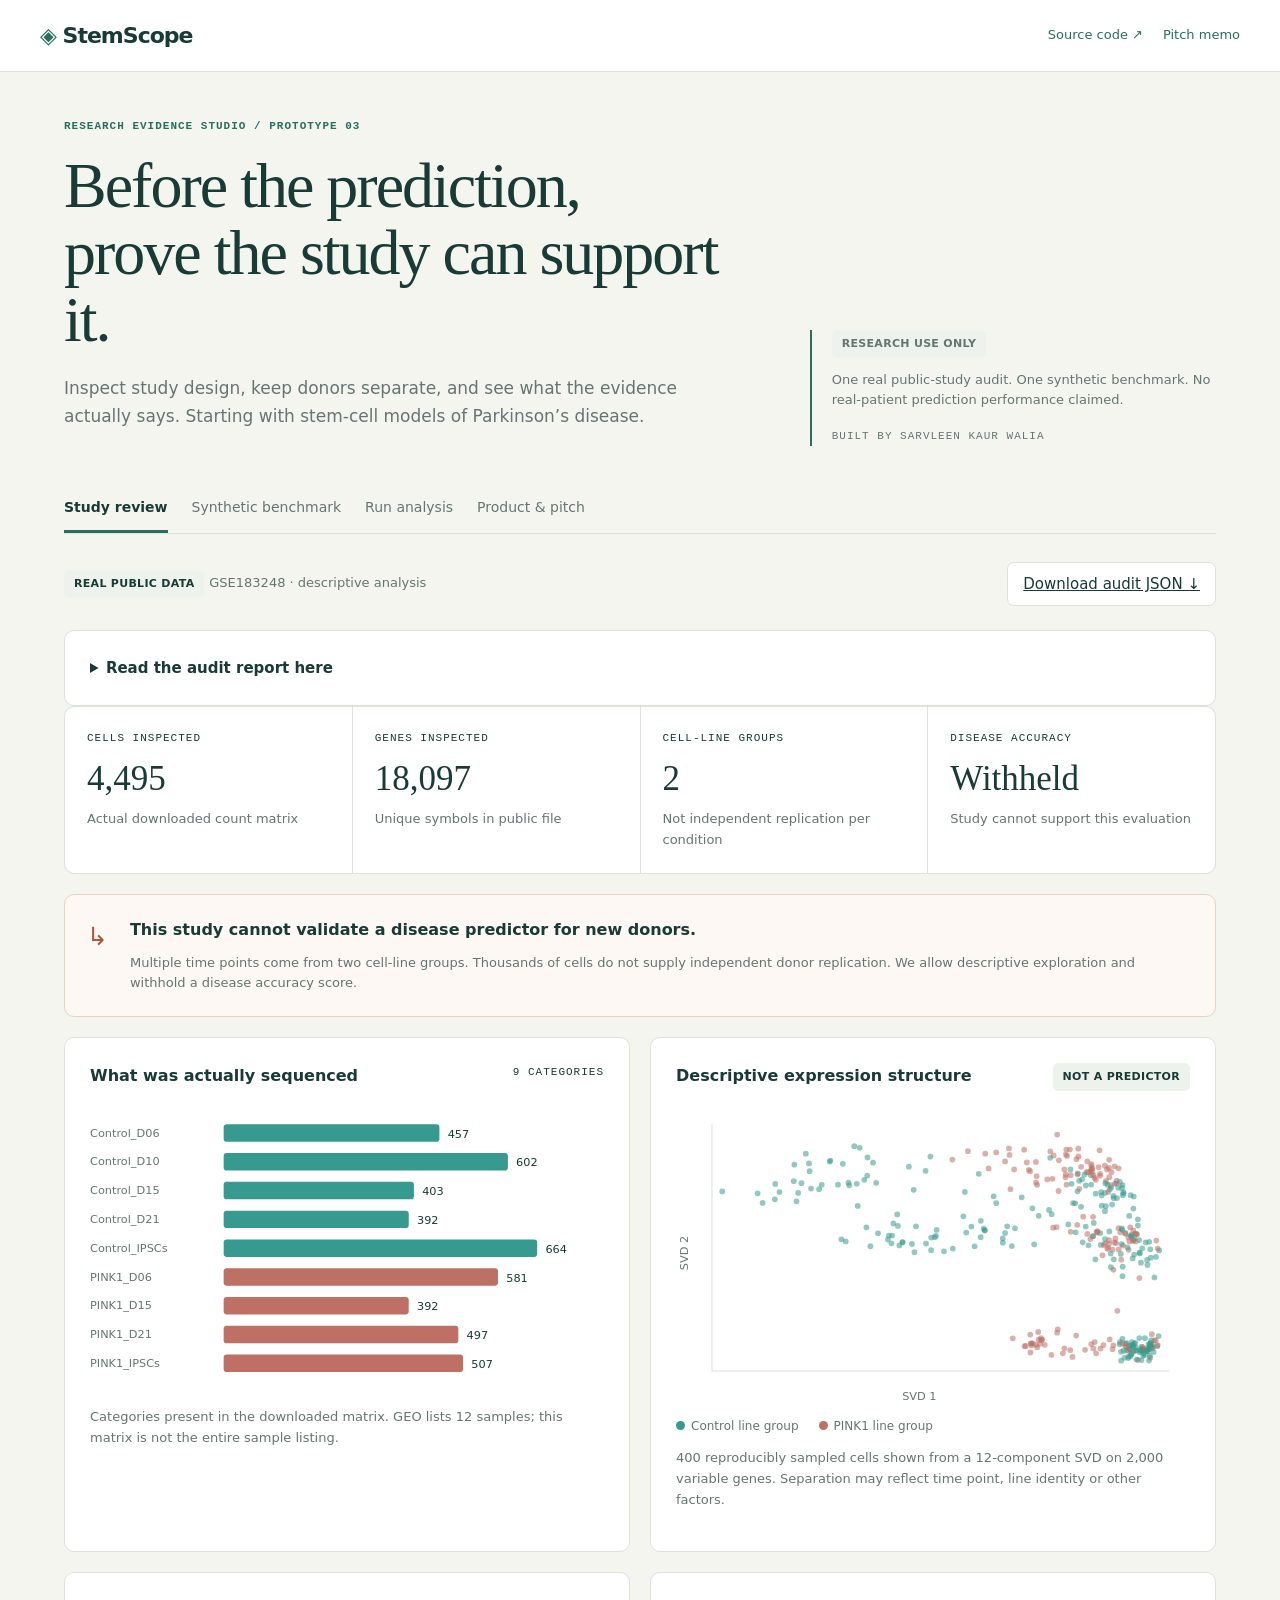
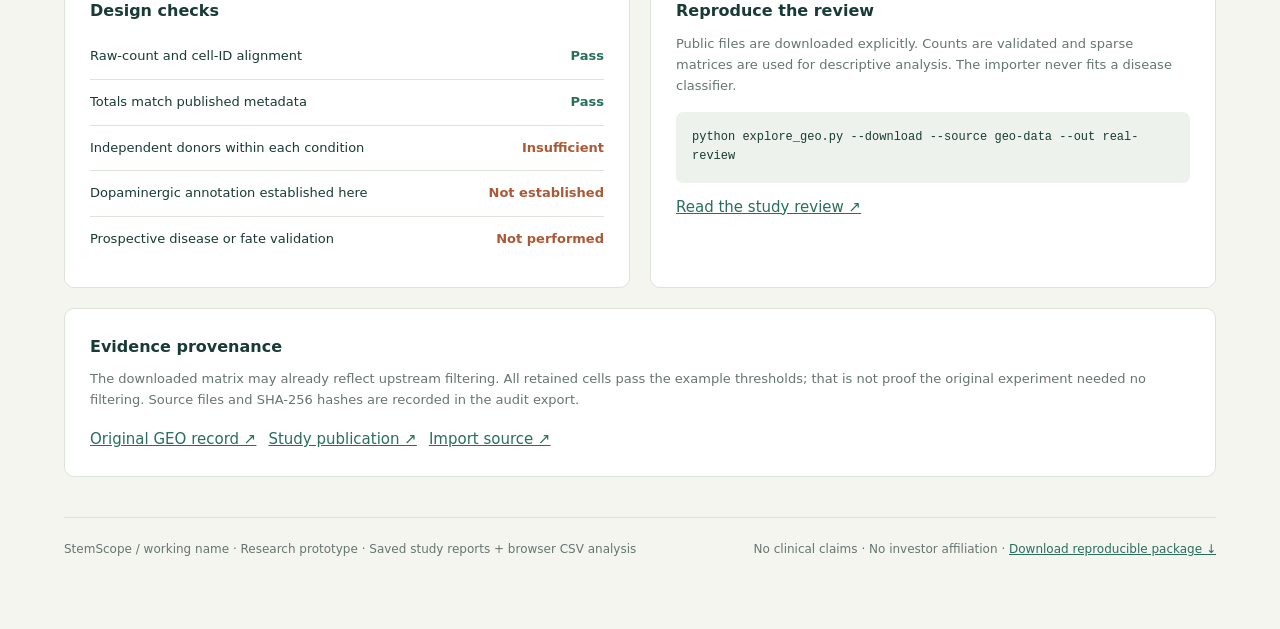
==== commit f6bd45c8: "Enable browser CSV analysis and fix donor-balanced evaluation Add a Pyodide worker using the existin" ====
--- a/research/stemcell-algorithm/index.html
+++ b/research/stemcell-algorithm/index.html
@@ -3,21 +3,40 @@
 <meta name="description" content="An auditable single-cell research prototype. Inspect a real study, donor separation and a clearly labeled synthetic benchmark.">
 <style>
 :root{--bg:#f5f5f0;--paper:#fff;--ink:#183b35;--muted:#667570;--line:#dce3db;--green:#286f5d;--orange:#ab5936;--soft:#edf3ec;--warn:#fbede4}*{box-sizing:border-box}body{margin:0;background:var(--bg);color:var(--ink);font:15px/1.6 system-ui,-apple-system,Segoe UI,sans-serif}a{color:var(--green)}button,select{font:inherit}button,a,select{outline-offset:5px}button{cursor:pointer}nav{border-bottom:1px solid var(--line);background:var(--paper);padding:18px max(24px,calc((100vw - 1200px)/2));display:flex;justify-content:space-between;align-items:center;gap:20px}.brand{font-size:22px;font-weight:750;letter-spacing:-1px}.brand span{color:var(--green)}.mono{font:11px/1.7 ui-monospace,Consolas,monospace;letter-spacing:1px;text-transform:uppercase}.navlinks{display:flex;gap:20px;font-size:13px}.navlinks a{text-decoration:none}main{max-width:1200px;margin:auto;padding:45px 24px 70px}.hero{display:grid;grid-template-columns:1.7fr 1fr;gap:55px;align-items:end;margin-bottom:38px}.eyebrow{color:var(--green);font-weight:600}h1{font:500 clamp(38px,5vw,64px)/1.05 Georgia,serif;letter-spacing:-2px;max-width:720px;margin:16px 0 22px}h2{font:500 28px/1.2 Georgia,serif;margin:0 0 12px}h3{font-size:16px;margin:0 0 10px}p{margin:0 0 16px}.lead{max-width:670px;font-size:17px;color:var(--muted)}.note{border-left:2px solid var(--green);padding-left:20px;color:var(--muted);font-size:13px}.badge{display:inline-flex;padding:5px 10px;border-radius:5px;background:var(--soft);font-size:11px;font-weight:700;letter-spacing:.3px}.badge.warn{background:var(--warn);color:var(--orange)}.tabs{display:flex;gap:24px;border-bottom:1px solid var(--line);margin:28px 0}.tabs button{border:0;background:none;color:var(--muted);padding:12px 0;font-size:14px;border-bottom:3px solid transparent}.tabs button[aria-selected=true]{color:var(--ink);border-bottom-color:var(--green);font-weight:650}.panel{display:none}.panel.active{display:block}.toolbar{display:flex;justify-content:space-between;align-items:center;gap:20px;margin:24px 0}.toolbar select{border:1px solid var(--line);border-radius:7px;padding:10px;background:white;color:var(--ink);max-width:100%}.outline{border:1px solid var(--line);background:white;border-radius:7px;padding:9px 15px;color:var(--ink)}.metrics{display:grid;grid-template-columns:repeat(4,1fr);gap:1px;border:1px solid var(--line);border-radius:10px;overflow:hidden;background:var(--line)}.metric{background:var(--paper);padding:22px}.number{font:500 35px/1.3 Georgia,serif;margin:8px 0}.muted{color:var(--muted);font-size:13px}.decision{display:flex;gap:22px;border:1px solid #e5d2c4;background:#fdf8f3;border-radius:10px;margin:20px 0;padding:22px}.decision .symbol{font-size:25px;color:var(--orange)}.grid{display:grid;grid-template-columns:1fr 1fr;gap:20px;margin:20px 0}.card{background:white;border:1px solid var(--line);border-radius:10px;padding:25px}.sectionlabel{display:flex;justify-content:space-between;gap:15px;align-items:start;margin-bottom:15px}.chart{width:100%;height:auto;display:block}.legend{display:flex;gap:20px;font-size:12px;color:var(--muted);margin-top:10px}.dot{display:inline-block;width:9px;height:9px;border-radius:50%;margin-right:6px;background:#369b8e}.dot.orange{background:#bd7063}.checks{list-style:none;padding:0;margin:0}.checks li{border-top:1px solid var(--line);padding:12px 0;display:flex;justify-content:space-between;gap:20px;font-size:13px}.checks li:first-child{border-top:0}.checks b{color:var(--green);font-weight:600}.checks .fail{color:var(--orange)}.wide{grid-column:1/-1}.tablewrap{overflow-x:auto}table{border-collapse:collapse;width:100%;font-size:13px}th{text-align:left;font-size:11px;color:var(--muted);font-weight:600;text-transform:uppercase;letter-spacing:.5px}td,th{padding:11px 8px;border-bottom:1px solid var(--line)}.foldrow{display:grid;grid-template-columns:60px 1fr;gap:15px;margin:12px 0;align-items:center;font-size:12px}.foldcells{display:grid;grid-template-columns:repeat(16,1fr);gap:5px}.foldcell{height:28px;display:flex;align-items:center;justify-content:center;border-radius:4px;background:#edf3ec;font-size:10px;color:var(--green)}.foldcell.test{background:#286f5d;color:white}.quote{font:500 25px/1.45 Georgia,serif;border-left:3px solid var(--green);padding-left:24px;margin:20px 0 28px}.steps{counter-reset:step;display:grid;gap:15px}.step{display:flex;gap:15px}.step:before{counter-increment:step;content:counter(step,decimal-leading-zero);font:14px ui-monospace,monospace;color:var(--green)}details{border-top:1px solid var(--line);padding:16px 0}summary{cursor:pointer;font-weight:600}details p{color:var(--muted);margin:12px 0 0}footer{border-top:1px solid var(--line);display:flex;justify-content:space-between;gap:20px;padding-top:22px;margin-top:40px;color:var(--muted);font-size:12px}.status{font-size:12px;color:var(--muted);min-height:18px}.row{display:flex;gap:12px;flex-wrap:wrap}.modelbar{height:9px;background:var(--soft);border-radius:9px;overflow:hidden;margin:12px 0}.modelbar i{display:block;height:100%;background:var(--green)}.smallcode{white-space:pre-wrap;overflow-wrap:anywhere;background:var(--soft);padding:16px;border-radius:7px;font:12px/1.6 ui-monospace,Consolas,monospace} @media(max-width:760px){.hero,.grid{grid-template-columns:1fr;gap:20px}.metrics{grid-template-columns:1fr 1fr}.hero{margin-bottom:20px}.tabs{gap:14px}.tabs button{font-size:12px}.navlinks{gap:10px;font-size:11px}.toolbar{align-items:start;flex-direction:column}.foldcells{gap:2px}.foldcell{font-size:8px}main{padding-top:30px}h1{letter-spacing:-1px}footer{flex-direction:column}.decision{padding:16px}}@media(prefers-reduced-motion:reduce){*{scroll-behavior:auto!important}}
-</style></head><body>
-<nav><div class="brand"><span>◈</span> StemScope</div><div class="navlinks"><a href="https://github.com/sarvleenwalia/sidequest/tree/main/research/stemcell-algorithm">Source code ↗</a><a href="https://github.com/sarvleenwalia/sidequest/blob/main/research/stemcell-algorithm/PITCH.md">Pitch memo ↗</a></div></nav>
-<main><section class="hero"><div><div class="mono eyebrow">Research evidence studio / prototype 02</div><h1>Before the prediction,<br>prove the study can support it.</h1><p class="lead">Inspect study design, keep donors separate, and see what the evidence actually says. Starting with stem-cell models of Parkinson’s disease.</p></div><div class="note"><span class="badge">RESEARCH USE ONLY</span><p style="margin-top:12px">One real public-study audit. One synthetic benchmark. No real-patient prediction performance claimed.</p><div class="mono">Built by Sarvleen Kaur Walia</div></div></section>
-<div class="tabs" role="tablist" aria-label="Evidence studio"><button role="tab" aria-selected="true" aria-controls="overview" id="tab-overview" data-panel="overview">Study review</button><button role="tab" aria-selected="false" aria-controls="benchmark" id="tab-benchmark" data-panel="benchmark">Synthetic benchmark</button><button role="tab" aria-selected="false" aria-controls="pitch" id="tab-pitch" data-panel="pitch">Product & pitch</button></div>
-<section class="panel active" id="overview" role="tabpanel" aria-labelledby="tab-overview"><div class="toolbar"><div><span class="badge">REAL PUBLIC DATA</span> <span class="muted">GSE183248 · descriptive analysis</span></div><a class="outline" href="real-audit.json" download>Download audit JSON ↓</a></div><div class="metrics" id="real-metrics"></div><div class="decision"><div class="symbol">↳</div><div><h3>This study cannot validate a disease predictor for new donors.</h3><p style="margin:0" class="muted">Multiple time points come from two cell-line groups. Thousands of cells do not supply independent donor replication. We allow descriptive exploration and withhold a disease accuracy score.</p></div></div><div class="grid"><article class="card"><div class="sectionlabel"><h3>What was actually sequenced</h3><span class="mono">9 categories</span></div><div id="samples"></div><p class="muted">Categories present in the downloaded matrix. GEO lists 12 samples; this matrix is not the entire sample listing.</p></article><article class="card"><div class="sectionlabel"><h3>Descriptive expression structure</h3><span class="badge">NOT A PREDICTOR</span></div><div id="scatter"></div><div class="legend"><span><i class="dot"></i>Control line group</span><span><i class="dot orange"></i>PINK1 line group</span></div><p class="muted" style="margin-top:12px">400 reproducibly sampled cells shown from a 12-component SVD on 2,000 variable genes. Separation may reflect time point, line identity or other factors.</p></article><article class="card"><h3>Design checks</h3><ul class="checks"><li><span>Raw-count and cell-ID alignment</span><b>Pass</b></li><li><span>Totals match published metadata</span><b id="total-check"></b></li><li><span>Independent donors within each condition</span><b class="fail">Insufficient</b></li><li><span>Dopaminergic annotation established here</span><b class="fail">Not established</b></li><li><span>Prospective disease or fate validation</span><b class="fail">Not performed</b></li></ul></article><article class="card"><h3>Reproduce the review</h3><p class="muted">Public files are downloaded explicitly. Counts are validated and sparse matrices are used for descriptive analysis. The importer never fits a disease classifier.</p><pre class="smallcode">python explore_geo.py --download --source geo-data --out real-review</pre><a href="https://github.com/sarvleenwalia/sidequest/blob/main/research/stemcell-algorithm/DATASET_REVIEW.md">Read the study review ↗</a></article></div><article class="card"><h3>Evidence provenance</h3><p class="muted">The downloaded matrix may already reflect upstream filtering. All retained cells pass the example thresholds; that is not proof the original experiment needed no filtering. Source files and SHA-256 hashes are recorded in the audit export.</p><div class="row"><a href="https://www.ncbi.nlm.nih.gov/geo/query/acc.cgi?acc=GSE183248">Original GEO record ↗</a><a href="https://doi.org/10.1038/s42003-021-02973-7">Study publication ↗</a><a href="https://github.com/sarvleenwalia/sidequest/blob/main/research/stemcell-algorithm/explore_geo.py">Import source ↗</a></div></article></section>
-<section class="panel" id="benchmark" role="tabpanel" aria-labelledby="tab-benchmark"><div class="toolbar"><div><span class="badge warn">SYNTHETIC DATA ONLY</span> <span class="muted">Planted expression signal · tests software behavior</span></div><a class="outline" href="synthetic-benchmark.json" download>Download benchmark JSON ↓</a></div><div class="metrics" id="synthetic-metrics"></div><div class="decision"><div class="symbol">ⓘ</div><div><h3>These numbers are not Parkinson’s disease performance.</h3><p class="muted" style="margin:0">560 invented cells, 300 illustrative genes and 16 invented donors. A planted shift makes the groups separable. No independent real cohort has been evaluated.</p></div></div><div class="grid"><article class="card wide"><div class="sectionlabel"><h3>Every test donor stays out of training</h3><span class="badge">0 DONOR OVERLAP</span></div><div id="folds"></div><div class="legend"><span><i class="dot"></i>Training donor</span><span><i class="dot" style="background:#286f5d"></i>Held-out donor</span></div><p class="muted" style="margin-top:14px">Each square is one donor. Feature selection and scaling are fitted using only training-fold profiles. The whole-dataset embedding is never used as model input.</p></article><article class="card"><h3>Uncertainty, kept visible</h3><div id="interval"></div><p class="muted">The percentile interval resamples whole donors from fixed out-of-fold predictions. Models are not refitted. This conditional interval does not capture external-cohort uncertainty or demonstrate clinical reliability.</p></article><article class="card"><h3>A simple baseline first</h3><p>Variance filtering → training-fold gene selection → standardization → regularized logistic regression.</p><p class="muted">Compare balanced accuracy with a majority baseline. A sophisticated model would need to earn its complexity on independently verified data. No novel model architecture is claimed.</p><a href="https://github.com/sarvleenwalia/sidequest/blob/main/research/stemcell-algorithm/VALIDATION.md">Read the software validation ↗</a></article><article class="card wide"><h3>Inspect held-out predictions <span class="badge warn">SYNTHETIC</span></h3><div class="tablewrap"><table><thead><tr><th>Invented donor</th><th>Assigned label</th><th>Predicted label</th><th>Result</th></tr></thead><tbody id="predictions"></tbody></table></div></article></div></section>
-<section class="panel" id="pitch" role="tabpanel" aria-labelledby="tab-pitch"><div class="toolbar"><span class="badge">EARLY PRODUCT HYPOTHESIS</span><button class="outline" id="copy-pitch">Copy 30-second pitch</button></div><div class="grid"><article class="card wide"><div class="mono eyebrow">The wedge</div><div class="quote">Help stem-cell research teams decide whether a single-cell dataset supports a prediction claim, then produce a reproducible evidence report.</div><p class="muted">Proposed user: a computational researcher in an iPSC disease-modeling lab. Proposed buyer: a lab lead or research platform team. Customer demand, time saved, pricing and willingness to pay remain untested.</p><div class="status" id="copy-status" aria-live="polite"></div></article><article class="card"><h3>What exists today</h3><ul class="checks"><li><span>Executable research pipeline</span><b>Built</b></li><li><span>Real public-study audit</span><b>Completed</b></li><li><span>Donor-disjoint synthetic evaluation</span><b>Completed</b></li><li><span>Independent real-cohort prediction</span><b class="fail">Pending</b></li><li><span>Customers or paid pilots</span><b class="fail">None claimed</b></li></ul></article><article class="card"><h3>What could make it valuable</h3><p>Review study design earlier. Give collaborators a report they can inspect and reproduce. Make limitations visible beside results.</p><p class="muted">The current model is standard open-source machinery. A potential advantage would need to come from trustworthy metadata adapters and demonstrated workflow value. There is no proven moat today.</p></article><article class="card wide"><h3>Milestones that would earn a stronger pitch</h3><div class="steps"><div class="step"><div><b>Three lab review exercises</b><p class="muted">Observe the actual workflow; measure time and design problems found against an expert notebook baseline.</p></div></div><div class="step"><div><b>An eligible donor cohort</b><p class="muted">Confirm donor, time point, genotype, batch and cell type. Freeze the task and analysis plan before evaluation.</p></div></div><div class="step"><div><b>Independent validation and a paid-pilot decision</b><p class="muted">Test a fixed model on a compatible external cohort, then decide whether the workflow justifies hosted collaboration.</p></div></div></div></article><article class="card wide"><h3>Questions a serious reviewer will ask</h3><details><summary>Is the algorithm novel?</summary><p>No. Logistic regression is a standard baseline. The proposed product is an evidence-review workflow; its usefulness and differentiation must still be demonstrated.</p></details><details><summary>Does this predict future cell fate or early Parkinson’s vulnerability?</summary><p>No. Future fate needs lineage or longitudinal outcome labels. Real disease generalization needs independently replicated donors and separate validation. Neither has been demonstrated here.</p></details><details><summary>Why won’t a lab just use Scanpy or Seurat?</summary><p>They may. Those are established tools. StemScope must show that its focused study-review workflow is easier to reproduce or catches meaningful design problems compared with existing notebooks.</p></details><details><summary>What is the current ask?</summary><p>Introductions to research collaborators and design partners. Funding amount, market size, traction and customer savings are not invented.</p></details><a href="https://github.com/sarvleenwalia/sidequest/blob/main/research/stemcell-algorithm/PITCH.md">Full pitch memo and reviewer questions ↗</a></article></div></section>
-<footer><span>StemScope / working name · Research prototype · Static viewer of precomputed reports</span><span>No clinical claims · No investor affiliation · <a href="stemcell-algorithm.zip">Download reproducible package ↓</a></span></footer></main>
-<script type="application/json" id="evidence">{"real": {"accession": "GSE183248", "source_urls": {"GSE183248_Metadata.csv.gz": "https://ftp.ncbi.nlm.nih.gov/geo/series/GSE183nnn/GSE183248/suppl/GSE183248_Metadata.csv.gz", "GSE183248_Raw_data.csv.gz": "https://ftp.ncbi.nlm.nih.gov/geo/series/GSE183nnn/GSE183248/suppl/GSE183248_Raw_data.csv.gz"}, "input_sha256": {"GSE183248_Metadata.csv.gz": "b8bb1b475fdc6448fd801732647d1b2e1d1f90d0d72f70c34bd542e26649ec52", "GSE183248_Raw_data.csv.gz": "df67841f18757a8caf24ced9af7a2e741ec4d9df9de3ac8391bd31a96c4b9923"}, "synthetic": false, "cells": 4495, "genes": 18097, "cells_after_example_qc": 4495, "sample_categories_in_download": 9, "line_groups": ["Control", "PINK1"], "matrix_totals_match_published_metadata": true, "published_mito_fraction_range": [0.0, 0.0583533173461231], "classifier_eligible": false, "disease_prediction_metrics": null, "decision": "Two cell-line groups; no independent donor replication within condition. Do not report cross-donor PD accuracy.", "limitations": ["Public matrix may already reflect upstream filtering; downloaded cells are not all originally sequenced cells.", "GEO lists 12 samples, but this downloaded matrix has 9 sample categories.", "SVD is descriptive; differences may reflect time point, line identity, mutation, protocol or other factors.", "No cell-type annotations were inferred. No early vulnerability or future cell fate was predicted."]}, "synthetic": {"balanced_accuracy": 0.9375, "majority_baseline_balanced_accuracy": 0.5, "classes": ["PD", "control"], "confusion_matrix": [[7, 1], [0, 8]], "confusion_matrix_unit": "donor/label pseudobulk rows", "donors_by_class": {"PD": 8, "control": 8}, "evaluation_unit": "held-out donor", "folds": [{"fold": 1, "train_donors": ["donor_01", "donor_02", "donor_03", "donor_04", "donor_05", "donor_06", "donor_07", "donor_08", "donor_09", "donor_11", "donor_12", "donor_14"], "test_donors": ["donor_00", "donor_10", "donor_13", "donor_15"], "train_units": 12, "test_units": 4}, {"fold": 2, "train_donors": ["donor_00", "donor_02", "donor_05", "donor_06", "donor_07", "donor_09", "donor_10", "donor_11", "donor_12", "donor_13", "donor_14", "donor_15"], "test_donors": ["donor_01", "donor_03", "donor_04", "donor_08"], "train_units": 12, "test_units": 4}, {"fold": 3, "train_donors": ["donor_00", "donor_01", "donor_03", "donor_04", "donor_06", "donor_07", "donor_08", "donor_10", "donor_11", "donor_13", "donor_14", "donor_15"], "test_donors": ["donor_02", "donor_05", "donor_09", "donor_12"], "train_units": 12, "test_units": 4}, {"fold": 4, "train_donors": ["donor_00", "donor_01", "donor_02", "donor_03", "donor_04", "donor_05", "donor_08", "donor_09", "donor_10", "donor_12", "donor_13", "donor_15"], "test_donors": ["donor_06", "donor_07", "donor_11", "donor_14"], "train_units": 12, "test_units": 4}], "conditional_bootstrap": {"metric": "balanced_accuracy", "interval_95_percent": [0.7857142857142857, 1.0], "valid_draws": 1000, "requested_draws": 1000, "resampling_unit": "donor", "method": "Percentile bootstrap of fixed out-of-fold predictions; models are not refitted. Not external-validation uncertainty."}, "roc_auc": 1.0, "permutation_scores": [0.5625, 0.6875, 0.6875, 0.5625, 0.375, 0.375, 0.3125, 0.5, 0.375, 0.625, 0.375, 0.375, 0.5625, 0.375, 0.5625, 0.6875, 0.1875, 0.375, 0.8125], "successful_permutations": 19, "permutation_p_value": 0.05, "task": "pd", "label_column": "status", "cells_input": 560, "cells_analyzed": 560, "genes_analyzed": 300, "donors": 16, "synthetic": true, "warnings": ["Multiple batches detected; batch-label overlap alone does not rule out confounding. Review protocol and time-point effects; this model does not adjust batch.", "Differential tests use donor pseudobulk but do not adjust batch, sex, age, or genotype; use a count-based design model for publication.", "Pathway scores are descriptive standardized expression averages, not enrichment significance or causal evidence."], "interpretation": "Exploratory label classification, not future vulnerability, clinical diagnosis, causal mechanism, or validated treatment guidance."}, "samples": [{"sample": "Control_D06", "line_group": "Control", "timepoint": "D06", "cells": 457}, {"sample": "Control_D10", "line_group": "Control", "timepoint": "D10", "cells": 602}, {"sample": "Control_D15", "line_group": "Control", "timepoint": "D15", "cells": 403}, {"sample": "Control_D21", "line_group": "Control", "timepoint": "D21", "cells": 392}, {"sample": "Control_IPSCs", "line_group": "Control", "timepoint": "IPSCs", "cells": 664}, {"sample": "PINK1_D06", "line_group": "PINK1", "timepoint": "D06", "cells": 581}, {"sample": "PINK1_D15", "line_group": "PINK1", "timepoint": "D15", "cells": 392}, {"sample": "PINK1_D21", "line_group": "PINK1", "timepoint": "D21", "cells": 497}, {"sample": "PINK1_IPSCs", "line_group": "PINK1", "timepoint": "IPSCs", "cells": 507}], "embedding": [{"svd_1": 33.16159703014998, "svd_2": 9.820486419898982, "line_group": "Control"}, {"svd_1": 53.90923690194857, "svd_2": 0.8827156235776116, "line_group": "PINK1"}, {"svd_1": 54.60971760731003, "svd_2": 3.306023557135444, "line_group": "Control"}, {"svd_1": 47.60827386749864, "svd_2": 10.443836945976049, "line_group": "PINK1"}, {"svd_1": 44.2768684901003, "svd_2": 0.1866021172986685, "line_group": "Control"}, {"svd_1": 55.81606200413473, "svd_2": -15.2303840340702, "line_group": "PINK1"}, {"svd_1": 50.99433692075531, "svd_2": 3.70149986146265, "line_group": "Control"}, {"svd_1": 46.10915936477557, "svd_2": 0.4437834999474799, "line_group": "Control"}, {"svd_1": 44.03931739849151, "svd_2": 15.07241276407436, "line_group": "PINK1"}, {"svd_1": 52.26305338351144, "svd_2": 10.687378196292602, "line_group": "PINK1"}, {"svd_1": 51.273560153322855, "svd_2": 2.246211496030653, "line_group": "PINK1"}, {"svd_1": 56.19154665982479, "svd_2": -15.08936375895008, "line_group": "Control"}, {"svd_1": 54.01070698849746, "svd_2": 7.946381493672578, "line_group": "Control"}, {"svd_1": 53.003056229092, "svd_2": 9.074308721816095, "line_group": "Control"}, {"svd_1": 54.30662145325326, "svd_2": -1.1202182589053442, "line_group": "Control"}, {"svd_1": 40.679985749312856, "svd_2": 14.657668855601832, "line_group": "PINK1"}, {"svd_1": 51.523735669688, "svd_2": 2.1730866604881776, "line_group": "Control"}, {"svd_1": 52.59868853062609, "svd_2": 7.836491136972253, "line_group": "Control"}, {"svd_1": 53.113259913251255, "svd_2": -14.80226705881392, "line_group": "Control"}, {"svd_1": 46.24965491660136, "svd_2": 13.007206442389863, "line_group": "PINK1"}, {"svd_1": 37.66141174659302, "svd_2": -0.4443510304952179, "line_group": "Control"}, {"svd_1": 24.85495739755921, "svd_2": 7.30368661249676, "line_group": "Control"}, {"svd_1": 54.91399072873271, "svd_2": -15.16857943685353, "line_group": "Control"}, {"svd_1": 47.17959412362317, "svd_2": 10.342721966371071, "line_group": "PINK1"}, {"svd_1": 42.06235018933433, "svd_2": 2.53829126269423, "line_group": "Control"}, {"svd_1": 53.57243910758614, "svd_2": 2.1799057210466426, "line_group": "Control"}, {"svd_1": 55.61872086691614, "svd_2": -15.087755982569565, "line_group": "PINK1"}, {"svd_1": 51.222474953737255, "svd_2": 2.332425067197337, "line_group": "PINK1"}, {"svd_1": 55.48225179368778, "svd_2": -14.760446810408252, "line_group": "Control"}, {"svd_1": 54.849595484650045, "svd_2": -15.78379319736213, "line_group": "Control"}, {"svd_1": 47.42832425578816, "svd_2": 14.605445698759343, "line_group": "PINK1"}, {"svd_1": 48.45778431354455, "svd_2": -16.175942153932432, "line_group": "PINK1"}, {"svd_1": 47.99493924515358, "svd_2": 17.188513591259603, "line_group": "PINK1"}, {"svd_1": 53.4146759508721, "svd_2": 8.411864119381054, "line_group": "Control"}, {"svd_1": 46.46901654332245, "svd_2": -14.092815880849722, "line_group": "PINK1"}, {"svd_1": 54.72985332284642, "svd_2": -4.693850891307259, "line_group": "PINK1"}, {"svd_1": 46.25455810634695, "svd_2": -14.87213794503127, "line_group": "PINK1"}, {"svd_1": 55.36268382537888, "svd_2": -1.94053131444226, "line_group": "Control"}, {"svd_1": 49.462075303563566, "svd_2": 6.704262874889954, "line_group": "Control"}, {"svd_1": 39.43904491904532, "svd_2": -0.1970872166246947, "line_group": "Control"}, {"svd_1": 54.06966494324392, "svd_2": -16.391663454022886, "line_group": "Control"}, {"svd_1": 49.948602363528586, "svd_2": 6.159741487945528, "line_group": "Control"}, {"svd_1": 27.703529370727637, "svd_2": 11.601480193635808, "line_group": "Control"}, {"svd_1": 53.69035261923138, "svd_2": -14.60978673491068, "line_group": "Control"}, {"svd_1": 47.66278033149334, "svd_2": 2.985464235533753, "line_group": "PINK1"}, {"svd_1": 50.45666212842259, "svd_2": 13.115334631161122, "line_group": "PINK1"}, {"svd_1": 52.41498697489403, "svd_2": 9.118544226845446, "line_group": "Control"}, {"svd_1": 55.67341939940704, "svd_2": -14.597362946132725, "line_group": "Control"}, {"svd_1": 49.040347986462265, "svd_2": 14.895420954914654, "line_group": "PINK1"}, {"svd_1": 53.34774516547205, "svd_2": -4.418969775652532, "line_group": "Control"}, {"svd_1": 30.30872396668597, "svd_2": 1.212271474967429, "line_group": "Control"}, {"svd_1": 55.39485700666587, "svd_2": -2.705494160309695, "line_group": "Control"}, {"svd_1": 47.53423505815409, "svd_2": 5.048680655235413, "line_group": "Control"}, {"svd_1": 53.84732612834464, "svd_2": -0.3811513600943065, "line_group": "PINK1"}, {"svd_1": 55.17607109615125, "svd_2": -13.876904092955836, "line_group": "Control"}, {"svd_1": 54.00356536051143, "svd_2": 1.7127448406762642, "line_group": "Control"}, {"svd_1": 52.09612094327967, "svd_2": -0.2287100599954952, "line_group": "PINK1"}, {"svd_1": 42.99659928376558, "svd_2": 6.724449773180552, "line_group": "Control"}, {"svd_1": 31.81034244856084, "svd_2": 15.16167663391156, "line_group": "Control"}, {"svd_1": 55.09021391624925, "svd_2": -15.662994734754204, "line_group": "Control"}, {"svd_1": 40.96259249269767, "svd_2": 3.163924232927221, "line_group": "Control"}, {"svd_1": 27.38964776856613, "svd_2": 14.264347495312812, "line_group": "Control"}, {"svd_1": 40.54158749394172, "svd_2": 2.232888310939514, "line_group": "Control"}, {"svd_1": 49.78988502844853, "svd_2": 10.124777629374735, "line_group": "Control"}, {"svd_1": 42.094420846900704, "svd_2": 14.274153164122955, "line_group": "PINK1"}, {"svd_1": 53.5917157720992, "svd_2": -14.706183058048314, "line_group": "Control"}, {"svd_1": 42.99680716639227, "svd_2": 14.469280253733867, "line_group": "PINK1"}, {"svd_1": 45.8642773379672, "svd_2": -14.64358402464313, "line_group": "PINK1"}, {"svd_1": 51.90437114915261, "svd_2": 12.440168725908876, "line_group": "PINK1"}, {"svd_1": 51.63977079710445, "svd_2": 7.920055110528096, "line_group": "Control"}, {"svd_1": 45.50192702319017, "svd_2": 12.941847895461736, "line_group": "PINK1"}, {"svd_1": 55.24735360135018, "svd_2": 0.7369716260000986, "line_group": "Control"}, {"svd_1": 48.57923216536002, "svd_2": 11.870755869706988, "line_group": "PINK1"}, {"svd_1": 32.35755835352376, "svd_2": 3.0341790673705757, "line_group": "Control"}, {"svd_1": 30.66574504166166, "svd_2": 0.897262860655281, "line_group": "Control"}, {"svd_1": 56.22846168628786, "svd_2": -14.91262203312102, "line_group": "PINK1"}, {"svd_1": 52.6241438302694, "svd_2": 7.490356654365302, "line_group": "Control"}, {"svd_1": 48.90356928153355, "svd_2": 3.4823073615176807, "line_group": "Control"}, {"svd_1": 54.47317176645621, "svd_2": -15.338827465456433, "line_group": "Control"}, {"svd_1": 50.92294667339772, "svd_2": 1.6700090208410436, "line_group": "PINK1"}, {"svd_1": 53.50141943145066, "svd_2": -16.870214269544284, "line_group": "Control"}, {"svd_1": 54.46720797793699, "svd_2": 2.0221181339668783, "line_group": "Control"}, {"svd_1": 51.15036937207746, "svd_2": 8.177380286982856, "line_group": "Control"}, {"svd_1": 47.5219145547096, "svd_2": -16.405224573193596, "line_group": "PINK1"}, {"svd_1": 42.371307886987935, "svd_2": 12.013030359965043, "line_group": "PINK1"}, {"svd_1": 49.95426914841694, "svd_2": 12.263509194142442, "line_group": "PINK1"}, {"svd_1": 50.078769200325496, "svd_2": 0.7598858449498395, "line_group": "Control"}, {"svd_1": 54.17663131940853, "svd_2": -1.7103471825467305, "line_group": "Control"}, {"svd_1": 44.08604463509506, "svd_2": 14.082615418083709, "line_group": "PINK1"}, {"svd_1": 43.725597695092574, "svd_2": 2.1638926916708163, "line_group": "Control"}, {"svd_1": 54.94518027974024, "svd_2": -15.619813984933533, "line_group": "Control"}, {"svd_1": 54.22430890724107, "svd_2": -15.922800338818709, "line_group": "PINK1"}, {"svd_1": 49.17013036285288, "svd_2": 9.670631760727751, "line_group": "Control"}, {"svd_1": 55.53683076024589, "svd_2": 0.8382470715375414, "line_group": "Control"}, {"svd_1": 54.01139971109011, "svd_2": -14.949312209891287, "line_group": "Control"}, {"svd_1": 48.03920521241563, "svd_2": -12.510311055682694, "line_group": "PINK1"}, {"svd_1": 54.44044551648954, "svd_2": -15.708285627499778, "line_group": "Control"}, {"svd_1": 50.78189738447151, "svd_2": -14.763756686761027, "line_group": "PINK1"}, {"svd_1": 48.134777128181774, "svd_2": 13.25628630682576, "line_group": "PINK1"}, {"svd_1": 53.75766562422468, "svd_2": -0.0342358241898977, "line_group": "Control"}, {"svd_1": 53.70638801377082, "svd_2": -15.7666034054105, "line_group": "Control"}, {"svd_1": 51.54654204510468, "svd_2": -15.453143909210407, "line_group": "PINK1"}, {"svd_1": 55.3146569007106, "svd_2": -15.418795473881532, "line_group": "PINK1"}, {"svd_1": 51.59579833535774, "svd_2": 8.425262080708737, "line_group": "Control"}, {"svd_1": 51.39175181906565, "svd_2": 12.202838694748436, "line_group": "PINK1"}, {"svd_1": 52.869420004158265, "svd_2": 10.158552257603978, "line_group": "PINK1"}, {"svd_1": 55.96825470832143, "svd_2": -14.18069333977177, "line_group": "PINK1"}, {"svd_1": 53.23440035180009, "svd_2": -17.30269839900678, "line_group": "Control"}, {"svd_1": 53.82969106161408, "svd_2": -16.69571661681045, "line_group": "Control"}, {"svd_1": 50.75151217077772, "svd_2": 10.980175858612045, "line_group": "Control"}, {"svd_1": 51.50651364445717, "svd_2": 11.194575816174256, "line_group": "PINK1"}, {"svd_1": 56.308283860335735, "svd_2": -13.547593025493878, "line_group": "Control"}, {"svd_1": 48.10489562387773, "svd_2": 8.58099807327351, "line_group": "PINK1"}, {"svd_1": 53.030978251376204, "svd_2": 12.0378090325259, "line_group": "PINK1"}, {"svd_1": 53.99445314151468, "svd_2": -15.540171692990748, "line_group": "Control"}, {"svd_1": 53.24415269904952, "svd_2": -1.887872251111004, "line_group": "PINK1"}, {"svd_1": 50.400095400363085, "svd_2": 11.441308302946243, "line_group": "PINK1"}, {"svd_1": 34.11775643690792, "svd_2": 1.1764210385000362, "line_group": "Control"}, {"svd_1": 43.52736953029107, "svd_2": 1.3620009998023477, "line_group": "Control"}, {"svd_1": 53.42984482059445, "svd_2": 8.219376860362775, "line_group": "Control"}, {"svd_1": 55.60193319985038, "svd_2": -14.847678765243064, "line_group": "Control"}, {"svd_1": 40.30490344407882, "svd_2": 4.712409952587385, "line_group": "Control"}, {"svd_1": 50.32767400046203, "svd_2": 3.150067622050741, "line_group": "Control"}, {"svd_1": 53.30007978721309, "svd_2": 9.045006255579011, "line_group": "Control"}, {"svd_1": 45.84053483488768, "svd_2": -14.68269780280011, "line_group": "PINK1"}, {"svd_1": 37.20826251945581, "svd_2": 11.653447089021968, "line_group": "Control"}, {"svd_1": 41.22699243813862, "svd_2": 0.1463998708379369, "line_group": "Control"}, {"svd_1": 50.517999925619606, "svd_2": 11.439700013584629, "line_group": "PINK1"}, {"svd_1": 48.58593101810353, "svd_2": -15.405306010192565, "line_group": "PINK1"}, {"svd_1": 54.94743086057548, "svd_2": -15.453528545535258, "line_group": "Control"}, {"svd_1": 47.3265131022835, "svd_2": 5.6953968251548, "line_group": "Control"}, {"svd_1": 23.442744854939114, "svd_2": 8.23497288292919, "line_group": "Control"}, {"svd_1": 41.71925436372686, "svd_2": 1.536189886205242, "line_group": "Control"}, {"svd_1": 55.39371266871799, "svd_2": -15.586667876947654, "line_group": "Control"}, {"svd_1": 54.25650197881434, "svd_2": 1.065795306846098, "line_group": "Control"}, {"svd_1": 50.73206789455777, "svd_2": 11.631839719025564, "line_group": "PINK1"}, {"svd_1": 48.69748225077262, "svd_2": 11.098017396332152, "line_group": "PINK1"}, {"svd_1": 45.28741716936398, "svd_2": 14.88396702540806, "line_group": "PINK1"}, {"svd_1": 49.29129355010747, "svd_2": 6.734708975218156, "line_group": "Control"}, {"svd_1": 53.16423327590554, "svd_2": 2.2526063533985563, "line_group": "PINK1"}, {"svd_1": 45.67132136802554, "svd_2": 11.793424521762203, "line_group": "PINK1"}, {"svd_1": 46.70164643191647, "svd_2": -14.196340736963872, "line_group": "PINK1"}, {"svd_1": 31.5709519687615, "svd_2": 9.668221538668186, "line_group": "Control"}, {"svd_1": 55.6905545040146, "svd_2": -14.20144397395692, "line_group": "Control"}, {"svd_1": 56.34874243879095, "svd_2": -0.4843435233897347, "line_group": "Control"}, {"svd_1": 45.78475311027021, "svd_2": -13.317229286123036, "line_group": "PINK1"}, {"svd_1": 53.20326239606746, "svd_2": -1.0098396184101837, "line_group": "Control"}, {"svd_1": 49.63599899203486, "svd_2": 3.4184246631496147, "line_group": "PINK1"}, {"svd_1": 47.70164501377838, "svd_2": 13.99701241376038, "line_group": "PINK1"}, {"svd_1": 47.41832976554442, "svd_2": 13.63499082150857, "line_group": "Control"}, {"svd_1": 37.24179044278627, "svd_2": 0.5566924504586891, "line_group": "Control"}, {"svd_1": 47.99029307001644, "svd_2": -13.035385666883354, "line_group": "PINK1"}, {"svd_1": 35.335008434843544, "svd_2": 0.7966022099540953, "line_group": "Control"}, {"svd_1": 56.113774139238096, "svd_2": 1.0170898517545692, "line_group": "PINK1"}, {"svd_1": 51.70530318612548, "svd_2": -1.2240216243874156, "line_group": "PINK1"}, {"svd_1": 54.99890884960889, "svd_2": -15.735348065917185, "line_group": "PINK1"}, {"svd_1": 30.032442013620336, "svd_2": 9.5498556705791, "line_group": "Control"}, {"svd_1": 55.43474416277434, "svd_2": -15.87960940283616, "line_group": "Control"}, {"svd_1": 51.181303240008056, "svd_2": -16.174973819623307, "line_group": "PINK1"}, {"svd_1": 26.763692528009905, "svd_2": 8.290053958332223, "line_group": "Control"}, {"svd_1": 52.59134410373531, "svd_2": -14.955339227676255, "line_group": "PINK1"}, {"svd_1": 55.96295629494246, "svd_2": -4.603303494713929, "line_group": "Control"}, {"svd_1": 45.08306879810608, "svd_2": 7.615703278796983, "line_group": "Control"}, {"svd_1": 32.44398574898073, "svd_2": 13.693456242757332, "line_group": "Control"}, {"svd_1": 53.14402866791425, "svd_2": -14.465986293443343, "line_group": "Control"}, {"svd_1": 44.53731257310123, "svd_2": 2.88682975607188, "line_group": "Control"}, {"svd_1": 52.25030381482737, "svd_2": 13.342577205735608, "line_group": "PINK1"}, {"svd_1": 39.401257389583456, "svd_2": 13.377759060390892, "line_group": "PINK1"}, {"svd_1": 53.27835479102738, "svd_2": 2.874770044851525, "line_group": "Control"}, {"svd_1": 38.0497338918683, "svd_2": 1.731463066869101, "line_group": "Control"}, {"svd_1": 49.68010298864731, "svd_2": 11.275868354922236, "line_group": "Control"}, {"svd_1": 54.31867588951764, "svd_2": 1.2858458816830327, "line_group": "Control"}, {"svd_1": 56.08111833380589, "svd_2": -1.470523543991139, "line_group": "Control"}, {"svd_1": 52.60985048385723, "svd_2": -3.4432948507049845, "line_group": "PINK1"}, {"svd_1": 54.72177592602808, "svd_2": -13.856268877884856, "line_group": "Control"}, {"svd_1": 46.434717118577126, "svd_2": -12.92023119421678, "line_group": "PINK1"}, {"svd_1": 37.96256543462963, "svd_2": 1.5280788171843038, "line_group": "Control"}, {"svd_1": 34.19199537201087, "svd_2": 1.78390242481488, "line_group": "Control"}, {"svd_1": 52.529195600192814, "svd_2": -15.553272324927956, "line_group": "PINK1"}, {"svd_1": 50.55908576455349, "svd_2": 0.3002104920644667, "line_group": "Control"}, {"svd_1": 52.76400211651942, "svd_2": 1.3425731949985704, "line_group": "PINK1"}, {"svd_1": 53.0180727839382, "svd_2": 2.910035413878259, "line_group": "PINK1"}, {"svd_1": 27.82075818573628, "svd_2": 8.95281699124372, "line_group": "Control"}, {"svd_1": 52.688309149107305, "svd_2": 12.331207358065914, "line_group": "PINK1"}, {"svd_1": 52.18768482894389, "svd_2": -0.0817335524201688, "line_group": "PINK1"}, {"svd_1": 28.696016722928157, "svd_2": 9.523708145682134, "line_group": "Control"}, {"svd_1": 55.50946583655087, "svd_2": -15.503877364923998, "line_group": "Control"}, {"svd_1": 54.85773929687295, "svd_2": -2.3567845499074065, "line_group": "Control"}, {"svd_1": 52.30425744768798, "svd_2": 8.832640215190379, "line_group": "Control"}, {"svd_1": 53.3394174507028, "svd_2": 2.652104547408781, "line_group": "Control"}, {"svd_1": 51.78034763668106, "svd_2": -14.925306681157592, "line_group": "PINK1"}, {"svd_1": 55.62595479717925, "svd_2": -0.3107619061346082, "line_group": "Control"}, {"svd_1": 55.75615147410238, "svd_2": -14.89124937289984, "line_group": "Control"}, {"svd_1": 52.07526646265697, "svd_2": 11.86488295417801, "line_group": "PINK1"}, {"svd_1": 34.56997140158473, "svd_2": 3.627459123643268, "line_group": "Control"}, {"svd_1": 37.66429876209955, "svd_2": 1.4772709845461445, "line_group": "Control"}, {"svd_1": 50.22463079629548, "svd_2": 11.093650634559614, "line_group": "Control"}, {"svd_1": 55.61771325477852, "svd_2": -16.83688144898827, "line_group": "PINK1"}, {"svd_1": 48.80431144875556, "svd_2": 13.935458054074353, "line_group": "PINK1"}, {"svd_1": 52.92420659064025, "svd_2": -9.69327369927916, "line_group": "PINK1"}, {"svd_1": 30.953705854560948, "svd_2": 9.444752618056818, "line_group": "Control"}, {"svd_1": 43.72241261615603, "svd_2": 13.096653698446335, "line_group": "PINK1"}, {"svd_1": 49.57521766472255, "svd_2": 13.43680615260206, "line_group": "PINK1"}, {"svd_1": 55.58449137303617, "svd_2": -16.581361845123126, "line_group": "Control"}, {"svd_1": 49.09560094724368, "svd_2": 2.34852711662587, "line_group": "PINK1"}, {"svd_1": 29.405734414572343, "svd_2": 13.223326159070703, "line_group": "Control"}, {"svd_1": 26.45472449921882, "svd_2": 12.601029785858698, "line_group": "Control"}, {"svd_1": 50.96424438850617, "svd_2": 10.99803105038662, "line_group": "PINK1"}, {"svd_1": 52.24232154118304, "svd_2": 0.5315668088333384, "line_group": "PINK1"}, {"svd_1": 54.60436311851689, "svd_2": 4.257802897819881, "line_group": "Control"}, {"svd_1": 48.76043931599251, "svd_2": 9.536212595527614, "line_group": "PINK1"}, {"svd_1": 26.407266873198434, "svd_2": 10.07332300341424, "line_group": "Control"}, {"svd_1": 51.99070744394352, "svd_2": 10.121115861663627, "line_group": "PINK1"}, {"svd_1": 53.387102324353975, "svd_2": 0.2511294347495049, "line_group": "PINK1"}, {"svd_1": 52.44071726818366, "svd_2": 11.44168162948755, "line_group": "PINK1"}, {"svd_1": 51.04562602166136, "svd_2": 10.586604039809108, "line_group": "PINK1"}, {"svd_1": 50.12261663410401, "svd_2": 4.660406623346602, "line_group": "PINK1"}, {"svd_1": 42.78432223716976, "svd_2": 7.762929465799266, "line_group": "Control"}, {"svd_1": 51.28679367139485, "svd_2": 2.4753918454806088, "line_group": "PINK1"}, {"svd_1": 53.338588206051625, "svd_2": -13.982402920566829, "line_group": "Control"}, {"svd_1": 55.04286118756526, "svd_2": -16.13012213524924, "line_group": "Control"}, {"svd_1": 31.36305318721877, "svd_2": 15.417595003452258, "line_group": "Control"}, {"svd_1": 50.776831894988966, "svd_2": 9.553564396251875, "line_group": "Control"}, {"svd_1": 49.65616105555867, "svd_2": 8.540418149548866, "line_group": "Control"}, {"svd_1": 28.479014330640386, "svd_2": 8.85057890511576, "line_group": "Control"}, {"svd_1": 50.71026128962587, "svd_2": 1.250949821492054, "line_group": "PINK1"}, {"svd_1": 53.35016931683976, "svd_2": 9.481257465702951, "line_group": "Control"}, {"svd_1": 53.12548618157091, "svd_2": 9.963110442628468, "line_group": "Control"}, {"svd_1": 54.086436375556445, "svd_2": 1.9129297525071445, "line_group": "Control"}, {"svd_1": 49.24728298551776, "svd_2": -16.73290875562826, "line_group": "PINK1"}, {"svd_1": 54.99230629420741, "svd_2": -15.247339937872075, "line_group": "PINK1"}, {"svd_1": 54.24565869190375, "svd_2": -15.149881690457676, "line_group": "Control"}, {"svd_1": 54.81437283775583, "svd_2": -15.766586566913436, "line_group": "Control"}, {"svd_1": 53.88343865589922, "svd_2": -15.095045120408008, "line_group": "Control"}, {"svd_1": 34.88313297862467, "svd_2": 5.013741191008871, "line_group": "Control"}, {"svd_1": 32.903691605579525, "svd_2": 12.899693434427666, "line_group": "Control"}, {"svd_1": 50.86263938562834, "svd_2": 12.001507457250051, "line_group": "PINK1"}, {"svd_1": 46.36341271035986, "svd_2": -15.263947477530778, "line_group": "PINK1"}, {"svd_1": 52.24123742750118, "svd_2": 1.0852975105279077, "line_group": "PINK1"}, {"svd_1": 51.904570303939934, "svd_2": 0.6041417470543933, "line_group": "PINK1"}, {"svd_1": 54.74180734328952, "svd_2": -15.980871388072416, "line_group": "Control"}, {"svd_1": 52.23840208229163, "svd_2": 12.08984375188142, "line_group": "PINK1"}, {"svd_1": 46.599390333529485, "svd_2": -14.69834535105157, "line_group": "PINK1"}, {"svd_1": 50.27790163333216, "svd_2": -15.638919467231426, "line_group": "PINK1"}, {"svd_1": 49.07922292708548, "svd_2": 11.86482409859877, "line_group": "Control"}, {"svd_1": 36.42504119400613, "svd_2": 3.20239862218113, "line_group": "Control"}, {"svd_1": 44.16687272332862, "svd_2": 8.857622916881784, "line_group": "PINK1"}, {"svd_1": 54.23039194575816, "svd_2": 2.5827651194871377, "line_group": "PINK1"}, {"svd_1": 54.15613282770602, "svd_2": -14.98643624269427, "line_group": "Control"}, {"svd_1": 45.79622709257539, "svd_2": -16.05089038984077, "line_group": "PINK1"}, {"svd_1": 48.74286877517428, "svd_2": 14.905369758061925, "line_group": "PINK1"}, {"svd_1": 54.73804020826688, "svd_2": -0.8377132025186025, "line_group": "Control"}, {"svd_1": 53.3683253580578, "svd_2": 7.946277942338722, "line_group": "Control"}, {"svd_1": 51.16119756885846, "svd_2": 10.28891681966655, "line_group": "PINK1"}, {"svd_1": 32.6893479089547, "svd_2": 0.1541286751271294, "line_group": "Control"}, {"svd_1": 54.20335478942456, "svd_2": -14.885404360179418, "line_group": "Control"}, {"svd_1": 52.271732956519486, "svd_2": 2.4099556994511824, "line_group": "Control"}, {"svd_1": 27.03933237270141, "svd_2": 9.765759740708672, "line_group": "Control"}, {"svd_1": 54.28935508084858, "svd_2": -14.703790651166289, "line_group": "Control"}, {"svd_1": 30.426530463317214, "svd_2": 12.735181346787073, "line_group": "Control"}, {"svd_1": 54.11874480798549, "svd_2": -14.456601545758806, "line_group": "Control"}, {"svd_1": 40.42838679398904, "svd_2": 8.44453865652363, "line_group": "Control"}, {"svd_1": 45.7743215928819, "svd_2": 11.602735508901056, "line_group": "PINK1"}, {"svd_1": 50.791572297826114, "svd_2": 12.662572842040811, "line_group": "PINK1"}, {"svd_1": 51.06527717944888, "svd_2": -14.453519645028711, "line_group": "PINK1"}, {"svd_1": 49.738676315634535, "svd_2": 13.846219043867215, "line_group": "PINK1"}, {"svd_1": 52.49493201427018, "svd_2": 6.513706331865105, "line_group": "Control"}, {"svd_1": 41.73555923697389, "svd_2": 4.036177375108871, "line_group": "Control"}, {"svd_1": 53.97515313299991, "svd_2": 3.0252347681349754, "line_group": "PINK1"}, {"svd_1": 54.07678476538015, "svd_2": 1.7076807156062197, "line_group": "Control"}, {"svd_1": 52.67642800687455, "svd_2": 0.737651204050262, "line_group": "PINK1"}, {"svd_1": 55.514518264922174, "svd_2": -17.286687068903287, "line_group": "Control"}, {"svd_1": 53.029909164248096, "svd_2": -0.3244447694530457, "line_group": "PINK1"}, {"svd_1": 46.34642548701442, "svd_2": 9.528254043731954, "line_group": "PINK1"}, {"svd_1": 32.42236719168794, "svd_2": 10.9350551453789, "line_group": "Control"}, {"svd_1": 50.796137529592336, "svd_2": 12.365697681741086, "line_group": "PINK1"}, {"svd_1": 36.09091480507275, "svd_2": 0.5044251386163643, "line_group": "Control"}, {"svd_1": 46.476671099688176, "svd_2": 4.79260651449557, "line_group": "Control"}, {"svd_1": 54.604612993428894, "svd_2": -17.17064175634267, "line_group": "PINK1"}, {"svd_1": 54.0768854000824, "svd_2": -16.216285628501463, "line_group": "Control"}, {"svd_1": 35.05980401149092, "svd_2": 0.2858308943152481, "line_group": "Control"}, {"svd_1": 53.66542179451138, "svd_2": -15.268523876436268, "line_group": "PINK1"}, {"svd_1": 54.26555142234233, "svd_2": 7.740414758172115, "line_group": "Control"}, {"svd_1": 55.51163918124353, "svd_2": -15.547794932604935, "line_group": "Control"}, {"svd_1": 45.31741451451487, "svd_2": -15.090922707512252, "line_group": "PINK1"}, {"svd_1": 54.237753985534816, "svd_2": 5.894123847984921, "line_group": "Control"}, {"svd_1": 51.9112959113505, "svd_2": 5.50928804458174, "line_group": "Control"}, {"svd_1": 52.72769373165098, "svd_2": 9.712876473039008, "line_group": "Control"}, {"svd_1": 45.420037457068894, "svd_2": -15.042916234511608, "line_group": "PINK1"}, {"svd_1": 52.386494307633306, "svd_2": 9.48516156563932, "line_group": "PINK1"}, {"svd_1": 51.93815051017667, "svd_2": 9.764204233879498, "line_group": "Control"}, {"svd_1": 55.65872203006367, "svd_2": -1.5934935287848782, "line_group": "Control"}, {"svd_1": 55.90332192188121, "svd_2": -15.98323759484792, "line_group": "Control"}, {"svd_1": 45.89197870935673, "svd_2": -14.97928726500565, "line_group": "PINK1"}, {"svd_1": 54.71612401595882, "svd_2": 1.0997409570319356, "line_group": "Control"}, {"svd_1": 41.56265032672722, "svd_2": 11.210456136044614, "line_group": "Control"}, {"svd_1": 51.91571576275051, "svd_2": 1.2579647107792429, "line_group": "Control"}, {"svd_1": 52.39726010713636, "svd_2": -3.048456190990112, "line_group": "Control"}, {"svd_1": 55.74847330018008, "svd_2": -13.250654945413345, "line_group": "PINK1"}, {"svd_1": 55.812777405196506, "svd_2": -15.414312041379986, "line_group": "PINK1"}, {"svd_1": 53.953014453010304, "svd_2": -15.561470970429731, "line_group": "Control"}, {"svd_1": 54.44338155843512, "svd_2": -15.767595623471674, "line_group": "Control"}, {"svd_1": 44.35478762697648, "svd_2": -13.887961811986736, "line_group": "PINK1"}, {"svd_1": 50.46264143498634, "svd_2": 2.037514570151894, "line_group": "PINK1"}, {"svd_1": 46.66374068186127, "svd_2": -13.865324865030956, "line_group": "PINK1"}, {"svd_1": 35.301347199417144, "svd_2": 0.7313313105828201, "line_group": "Control"}, {"svd_1": 38.713164390642746, "svd_2": -0.6251737531875381, "line_group": "Control"}, {"svd_1": 55.189784498383176, "svd_2": -16.428842096513346, "line_group": "Control"}, {"svd_1": 25.23404956969452, "svd_2": 8.42132347808256, "line_group": "Control"}, {"svd_1": 53.82789124298064, "svd_2": 1.4818501783806026, "line_group": "PINK1"}, {"svd_1": 56.06327720393001, "svd_2": -14.22821318986463, "line_group": "PINK1"}, {"svd_1": 36.23191992266542, "svd_2": 8.763806444747951, "line_group": "Control"}, {"svd_1": 52.81291445290455, "svd_2": 0.6378912139535533, "line_group": "PINK1"}, {"svd_1": 34.938053400217576, "svd_2": 3.255516617752897, "line_group": "Control"}, {"svd_1": 55.04042262645537, "svd_2": -16.544157505126137, "line_group": "Control"}, {"svd_1": 47.93775466844175, "svd_2": 3.0694535636052387, "line_group": "PINK1"}, {"svd_1": 43.8977575823613, "svd_2": 3.1861930487386405, "line_group": "Control"}, {"svd_1": 54.54151825342394, "svd_2": 1.9693904682641337, "line_group": "PINK1"}, {"svd_1": 53.58413382034989, "svd_2": -15.031371287377082, "line_group": "PINK1"}, {"svd_1": 48.7039867040663, "svd_2": 14.138275201886268, "line_group": "PINK1"}, {"svd_1": 46.97577661758432, "svd_2": -14.882238567370171, "line_group": "PINK1"}, {"svd_1": 50.92753371425882, "svd_2": 1.692379966860498, "line_group": "Control"}, {"svd_1": 37.60541622955967, "svd_2": 13.83065551604444, "line_group": "Control"}, {"svd_1": 52.85956290843873, "svd_2": 9.717084990678336, "line_group": "PINK1"}, {"svd_1": 49.062043386324206, "svd_2": -15.68161367381985, "line_group": "PINK1"}, {"svd_1": 46.25626671975343, "svd_2": 9.882257174507206, "line_group": "PINK1"}, {"svd_1": 26.629225328658464, "svd_2": 7.010784610311468, "line_group": "Control"}, {"svd_1": 55.30783413637509, "svd_2": -15.850603027965567, "line_group": "Control"}, {"svd_1": 52.29871727295355, "svd_2": -14.060742424383646, "line_group": "PINK1"}, {"svd_1": 52.122518946633065, "svd_2": 9.545400512643871, "line_group": "Control"}, {"svd_1": 48.67575246417424, "svd_2": 10.683857739525246, "line_group": "PINK1"}, {"svd_1": 53.835902000282616, "svd_2": -15.7073785869835, "line_group": "PINK1"}, {"svd_1": 51.49274297743229, "svd_2": 10.899682066407, "line_group": "PINK1"}, {"svd_1": 53.81929506971113, "svd_2": -16.906300690475756, "line_group": "Control"}, {"svd_1": 29.35226602111088, "svd_2": 13.066659352208024, "line_group": "Control"}, {"svd_1": 52.5368036468391, "svd_2": -0.3468628899369845, "line_group": "PINK1"}, {"svd_1": 53.989826515697736, "svd_2": -16.61370033243464, "line_group": "Control"}, {"svd_1": 51.64428665692979, "svd_2": 6.348746359338317, "line_group": "Control"}, {"svd_1": 49.660451223969496, "svd_2": 11.08116594332492, "line_group": "PINK1"}, {"svd_1": 53.4331452898434, "svd_2": -15.778896389121588, "line_group": "Control"}, {"svd_1": 51.56834038925522, "svd_2": 0.3617785399614092, "line_group": "Control"}, {"svd_1": 51.91151458590956, "svd_2": 8.30740247111473, "line_group": "Control"}, {"svd_1": 27.65258157345324, "svd_2": 12.792002634025089, "line_group": "Control"}, {"svd_1": 54.18142531418442, "svd_2": 0.9765653719951388, "line_group": "PINK1"}, {"svd_1": 52.18063204028412, "svd_2": 8.43323820006551, "line_group": "PINK1"}, {"svd_1": 34.408388657954646, "svd_2": 0.6032050177203522, "line_group": "Control"}, {"svd_1": 54.96318499567447, "svd_2": -0.1720579984624303, "line_group": "Control"}, {"svd_1": 44.46462669027723, "svd_2": 11.87648206301629, "line_group": "PINK1"}, {"svd_1": 49.80766733165542, "svd_2": 8.915185702620075, "line_group": "PINK1"}, {"svd_1": 49.503782795013066, "svd_2": 2.281445202790828, "line_group": "Control"}, {"svd_1": 50.93400951689728, "svd_2": 4.648969951658248, "line_group": "PINK1"}, {"svd_1": 46.76598768114943, "svd_2": -14.070794278261308, "line_group": "PINK1"}, {"svd_1": 43.54111257689105, "svd_2": 0.6991076065570743, "line_group": "Control"}, {"svd_1": 50.95486093035346, "svd_2": -15.433054853342863, "line_group": "PINK1"}, {"svd_1": 35.83991120374999, "svd_2": 12.297219542331668, "line_group": "Control"}, {"svd_1": 30.889538247058045, "svd_2": 9.841468424954028, "line_group": "Control"}, {"svd_1": 53.59827316850993, "svd_2": 2.0583682210467598, "line_group": "PINK1"}, {"svd_1": 51.824731854848906, "svd_2": 0.3367187603411562, "line_group": "PINK1"}, {"svd_1": 46.30925378762597, "svd_2": 10.848531003923318, "line_group": "PINK1"}, {"svd_1": 55.59631293310122, "svd_2": -14.778859282287057, "line_group": "Control"}, {"svd_1": 55.31627158977822, "svd_2": -15.798599196019753, "line_group": "Control"}, {"svd_1": 42.05558837849393, "svd_2": 2.6285456726481757, "line_group": "Control"}, {"svd_1": 53.35957881237776, "svd_2": -2.9582457557850064, "line_group": "Control"}, {"svd_1": 51.9786660129119, "svd_2": 6.262144113492426, "line_group": "Control"}, {"svd_1": 45.96347396522429, "svd_2": 5.934974893623564, "line_group": "Control"}, {"svd_1": 52.63153701280103, "svd_2": -1.83176680208131, "line_group": "Control"}, {"svd_1": 52.37815199387158, "svd_2": -0.9607783574105582, "line_group": "Control"}, {"svd_1": 52.89606923043043, "svd_2": 7.501525832265408, "line_group": "Control"}, {"svd_1": 55.73102823195767, "svd_2": -15.275733347827629, "line_group": "Control"}, {"svd_1": 54.38692063840036, "svd_2": 2.0655715371640806, "line_group": "PINK1"}, {"svd_1": 54.431499000362045, "svd_2": 0.8626658447262328, "line_group": "PINK1"}, {"svd_1": 50.84731068088911, "svd_2": 11.497139015661176, "line_group": "PINK1"}, {"svd_1": 50.034895450823065, "svd_2": 10.35967640694412, "line_group": "Control"}, {"svd_1": 54.89848377772796, "svd_2": -17.21257619121354, "line_group": "Control"}, {"svd_1": 34.46283419476056, "svd_2": 1.7887086723874106, "line_group": "Control"}, {"svd_1": 54.765049975036106, "svd_2": -0.919290381012903, "line_group": "Control"}, {"svd_1": 54.49385679237084, "svd_2": -17.12078520225644, "line_group": "Control"}, {"svd_1": 31.64846847513544, "svd_2": 6.307182816870496, "line_group": "Control"}, {"svd_1": 54.39288623225718, "svd_2": -14.587135694841816, "line_group": "Control"}, {"svd_1": 56.23066390115774, "svd_2": -0.2021161225256444, "line_group": "PINK1"}, {"svd_1": 33.31245939188537, "svd_2": 2.130374413930845, "line_group": "Control"}, {"svd_1": 51.46868462903977, "svd_2": 14.794857847888853, "line_group": "PINK1"}, {"svd_1": 36.293066116543294, "svd_2": -0.7468473230843854, "line_group": "Control"}, {"svd_1": 49.551372785261634, "svd_2": -13.46283594789846, "line_group": "PINK1"}, {"svd_1": 32.18549400726444, "svd_2": 10.287228688661177, "line_group": "Control"}, {"svd_1": 53.21440841725985, "svd_2": -15.940416909269024, "line_group": "Control"}, {"svd_1": 53.35882103608526, "svd_2": -14.682563604028958, "line_group": "PINK1"}, {"svd_1": 24.88867491788737, "svd_2": 9.665749126698543, "line_group": "Control"}, {"svd_1": 49.09810923459258, "svd_2": 11.000563072941192, "line_group": "PINK1"}, {"svd_1": 51.12380185708545, "svd_2": -1.8584387803378408, "line_group": "Control"}, {"svd_1": 41.9624165633985, "svd_2": 2.8555650068594502, "line_group": "Control"}, {"svd_1": 50.33422789952181, "svd_2": 9.419717826941492, "line_group": "Control"}, {"svd_1": 45.99650499131716, "svd_2": -14.668768793868782, "line_group": "PINK1"}, {"svd_1": 49.723707287794326, "svd_2": 15.02749475394484, "line_group": "PINK1"}, {"svd_1": 20.546283977468885, "svd_2": 8.511229496621123, "line_group": "Control"}, {"svd_1": 53.26473530893198, "svd_2": 0.4850177558482191, "line_group": "Control"}, {"svd_1": 50.817964278610376, "svd_2": 11.898002599667503, "line_group": "PINK1"}, {"svd_1": 38.116606729053146, "svd_2": 2.6416344524163797, "line_group": "Control"}, {"svd_1": 53.89516289178124, "svd_2": 4.770523204716199, "line_group": "Control"}, {"svd_1": 23.85628749627822, "svd_2": 6.767979954384391, "line_group": "Control"}], "predictions": [{"donor_id": "donor_00", "label": "control", "n_cells": 35, "batches": "batch_0", "predicted_label": "control", "probability_PD": 0.4057313648677452, "probability_control": 0.5942686351322548}, {"donor_id": "donor_01", "label": "PD", "n_cells": 35, "batches": "batch_0", "predicted_label": "PD", "probability_PD": 0.701697614752459, "probability_control": 0.298302385247541}, {"donor_id": "donor_02", "label": "control", "n_cells": 35, "batches": "batch_0", "predicted_label": "control", "probability_PD": 0.3283155134615673, "probability_control": 0.6716844865384327}, {"donor_id": "donor_03", "label": "PD", "n_cells": 35, "batches": "batch_0", "predicted_label": "control", "probability_PD": 0.4279741091466561, "probability_control": 0.5720258908533439}, {"donor_id": "donor_04", "label": "control", "n_cells": 35, "batches": "batch_1", "predicted_label": "control", "probability_PD": 0.3133394614280055, "probability_control": 0.6866605385719945}, {"donor_id": "donor_05", "label": "PD", "n_cells": 35, "batches": "batch_1", "predicted_label": "PD", "probability_PD": 0.8077362283239504, "probability_control": 0.1922637716760495}, {"donor_id": "donor_06", "label": "control", "n_cells": 35, "batches": "batch_1", "predicted_label": "control", "probability_PD": 0.190333747032219, "probability_control": 0.8096662529677809}, {"donor_id": "donor_07", "label": "PD", "n_cells": 35, "batches": "batch_1", "predicted_label": "PD", "probability_PD": 0.7055633211050765, "probability_control": 0.2944366788949236}, {"donor_id": "donor_08", "label": "control", "n_cells": 35, "batches": "batch_2", "predicted_label": "control", "probability_PD": 0.2861512977610577, "probability_control": 0.7138487022389423}, {"donor_id": "donor_09", "label": "PD", "n_cells": 35, "batches": "batch_2", "predicted_label": "PD", "probability_PD": 0.6828277584443649, "probability_control": 0.317172241555635}, {"donor_id": "donor_10", "label": "control", "n_cells": 35, "batches": "batch_2", "predicted_label": "control", "probability_PD": 0.3387869344692613, "probability_control": 0.6612130655307387}, {"donor_id": "donor_11", "label": "PD", "n_cells": 35, "batches": "batch_2", "predicted_label": "PD", "probability_PD": 0.6482251045306222, "probability_control": 0.3517748954693778}, {"donor_id": "donor_12", "label": "control", "n_cells": 35, "batches": "batch_3", "predicted_label": "control", "probability_PD": 0.2341491565046574, "probability_control": 0.7658508434953426}, {"donor_id": "donor_13", "label": "PD", "n_cells": 35, "batches": "batch_3", "predicted_label": "PD", "probability_PD": 0.7942937126669025, "probability_control": 0.2057062873330974}, {"donor_id": "donor_14", "label": "control", "n_cells": 35, "batches": "batch_3", "predicted_label": "control", "probability_PD": 0.3490963497276627, "probability_control": 0.6509036502723373}, {"donor_id": "donor_15", "label": "PD", "n_cells": 35, "batches": "batch_3", "predicted_label": "PD", "probability_PD": 0.8520453935486239, "probability_control": 0.1479546064513762}]}</script><script>
+[hidden]{display:none!important}button:disabled{opacity:.55;cursor:wait}.upload-grid label{display:block;margin:12px 0}.upload-grid input,.upload-grid select{display:block;width:100%;margin-top:5px;padding:10px;border:1px solid var(--line);background:white;border-radius:6px}.tabs{flex-wrap:wrap}textarea{width:100%;min-height:180px;font:inherit;padding:15px}pre{max-height:420px;overflow:auto}</style></head><body>
+<nav><div class="brand"><span>◈</span> StemScope</div><div class="navlinks"><a href="https://github.com/sarvleenwalia/sidequest/tree/main/research/stemcell-algorithm">Source code ↗</a><a href="#pitch">Pitch memo</a></div></nav>
+<main><section class="hero"><div><div class="mono eyebrow">Research evidence studio / prototype 03</div><h1>Before the prediction,<br>prove the study can support it.</h1><p class="lead">Inspect study design, keep donors separate, and see what the evidence actually says. Starting with stem-cell models of Parkinson’s disease.</p></div><div class="note"><span class="badge">RESEARCH USE ONLY</span><p style="margin-top:12px">One real public-study audit. One synthetic benchmark. No real-patient prediction performance claimed.</p><div class="mono">Built by Sarvleen Kaur Walia</div></div></section>
+<div class="tabs" role="tablist" aria-label="Evidence studio"><button role="tab" aria-selected="true" aria-controls="overview" id="tab-overview" data-panel="overview">Study review</button><button role="tab" aria-selected="false" aria-controls="benchmark" id="tab-benchmark" data-panel="benchmark">Synthetic benchmark</button><button role="tab" aria-selected="false" aria-controls="run" id="tab-run" data-panel="run">Run analysis</button><button role="tab" aria-selected="false" aria-controls="pitch" id="tab-pitch" data-panel="pitch">Product & pitch</button></div>
+<section class="panel active" id="overview" role="tabpanel" aria-labelledby="tab-overview"><div class="toolbar"><div><span class="badge">REAL PUBLIC DATA</span> <span class="muted">GSE183248 · descriptive analysis</span></div><a class="outline" href="real-audit.json" download>Download audit JSON ↓</a></div><details class="card"><summary>Read the audit report here</summary><pre class="smallcode" id="audit-preview"></pre></details><div class="metrics" id="real-metrics"></div><div class="decision"><div class="symbol">↳</div><div><h3>This study cannot validate a disease predictor for new donors.</h3><p style="margin:0" class="muted">Multiple time points come from two cell-line groups. Thousands of cells do not supply independent donor replication. We allow descriptive exploration and withhold a disease accuracy score.</p></div></div><div class="grid"><article class="card"><div class="sectionlabel"><h3>What was actually sequenced</h3><span class="mono">9 categories</span></div><div id="samples"></div><p class="muted">Categories present in the downloaded matrix. GEO lists 12 samples; this matrix is not the entire sample listing.</p></article><article class="card"><div class="sectionlabel"><h3>Descriptive expression structure</h3><span class="badge">NOT A PREDICTOR</span></div><div id="scatter"></div><div class="legend"><span><i class="dot"></i>Control line group</span><span><i class="dot orange"></i>PINK1 line group</span></div><p class="muted" style="margin-top:12px">400 reproducibly sampled cells shown from a 12-component SVD on 2,000 variable genes. Separation may reflect time point, line identity or other factors.</p></article><article class="card"><h3>Design checks</h3><ul class="checks"><li><span>Raw-count and cell-ID alignment</span><b>Pass</b></li><li><span>Totals match published metadata</span><b id="total-check"></b></li><li><span>Independent donors within each condition</span><b class="fail">Insufficient</b></li><li><span>Dopaminergic annotation established here</span><b class="fail">Not established</b></li><li><span>Prospective disease or fate validation</span><b class="fail">Not performed</b></li></ul></article><article class="card"><h3>Reproduce the review</h3><p class="muted">Public files are downloaded explicitly. Counts are validated and sparse matrices are used for descriptive analysis. The importer never fits a disease classifier.</p><pre class="smallcode">python explore_geo.py --download --source geo-data --out real-review</pre><a href="https://github.com/sarvleenwalia/sidequest/blob/main/research/stemcell-algorithm/DATASET_REVIEW.md">Read the study review ↗</a></article></div><article class="card"><h3>Evidence provenance</h3><p class="muted">The downloaded matrix may already reflect upstream filtering. All retained cells pass the example thresholds; that is not proof the original experiment needed no filtering. Source files and SHA-256 hashes are recorded in the audit export.</p><div class="row"><a href="https://www.ncbi.nlm.nih.gov/geo/query/acc.cgi?acc=GSE183248">Original GEO record ↗</a><a href="https://doi.org/10.1038/s42003-021-02973-7">Study publication ↗</a><a href="https://github.com/sarvleenwalia/sidequest/blob/main/research/stemcell-algorithm/explore_geo.py">Import source ↗</a></div></article></section>
+<section class="panel" id="benchmark" role="tabpanel" aria-labelledby="tab-benchmark"><div class="toolbar"><div><span class="badge warn">SYNTHETIC DATA ONLY</span> <span class="muted">Planted expression signal · tests software behavior</span></div><a class="outline" href="synthetic-benchmark.json" download>Download benchmark JSON ↓</a></div><details class="card"><summary>Read the benchmark report here</summary><pre class="smallcode" id="benchmark-preview"></pre></details><div class="metrics" id="synthetic-metrics"></div><div class="decision"><div class="symbol">ⓘ</div><div><h3>These numbers are not Parkinson’s disease performance.</h3><p class="muted" style="margin:0">560 invented cells, 300 illustrative genes and 16 invented donors. A planted shift makes the groups separable. No independent real cohort has been evaluated.</p></div></div><div class="grid"><article class="card wide"><div class="sectionlabel"><h3>Every test donor stays out of training</h3><span class="badge">0 DONOR OVERLAP</span></div><div id="folds"></div><div class="legend"><span><i class="dot"></i>Training donor</span><span><i class="dot" style="background:#286f5d"></i>Held-out donor</span></div><p class="muted" style="margin-top:14px">Each square is one donor. Feature selection and scaling are fitted using only training-fold profiles. The whole-dataset embedding is never used as model input.</p></article><article class="card"><h3>Uncertainty, kept visible</h3><div id="interval"></div><p class="muted">The percentile interval resamples whole donors from fixed out-of-fold predictions. Models are not refitted. This conditional interval does not capture external-cohort uncertainty or demonstrate clinical reliability.</p></article><article class="card"><h3>A simple baseline first</h3><p>Variance filtering → training-fold gene selection → standardization → regularized logistic regression.</p><p class="muted">Compare balanced accuracy with a majority baseline. A sophisticated model would need to earn its complexity on independently verified data. No novel model architecture is claimed.</p><a href="https://github.com/sarvleenwalia/sidequest/blob/main/research/stemcell-algorithm/VALIDATION.md">Read the software validation ↗</a></article><article class="card wide"><h3>Inspect held-out predictions <span class="badge warn">SYNTHETIC</span></h3><div class="tablewrap"><table><thead><tr><th>Invented donor</th><th>Assigned label</th><th>Predicted label</th><th>Result</th></tr></thead><tbody id="predictions"></tbody></table></div></article></div></section>
+<section class="panel" id="run" role="tabpanel" aria-labelledby="tab-run">
+<div class="toolbar"><h2>Run the algorithm</h2><span class="badge">IN YOUR BROWSER</span></div>
+<p>Try the synthetic sample, or choose your own small raw-count dataset. The Python pipeline checks the data, combines cells by donor, and tests on donors excluded from training.</p>
+<p class="muted">Files stay in this browser's memory. Python libraries download from jsDelivr on the first run, which can take a few minutes. This browser runner accepts CSV only. Use the Python package for large studies, MTX or H5AD.</p>
+<div class="grid upload-grid"><article class="card"><h3>1. Choose your files</h3>
+<label>Raw-count CSV (up to 20 MB)<input id="counts-file" type="file" accept=".csv,text/csv"></label>
+<p class="muted">One cell per row. First column: cell_id. Remaining columns: gene names with nonnegative integer counts.</p>
+<label>Metadata CSV (up to 5 MB)<input id="metadata-file" type="file" accept=".csv,text/csv"></label>
+<p class="muted">Required columns: cell_id, donor_id, batch_id, status. Cell IDs must match the counts. Technical replicates must share the original donor ID.</p>
+<div class="row"><a href="counts.example.csv" download>Example counts ↓</a><a href="metadata.example.csv" download>Example metadata ↓</a></div></article>
+<article class="card"><h3>2. Set the checks</h3><label>Disease-label column<input id="label-column" value="status" maxlength="100"></label><label>Donor-separated folds<select id="run-folds"><option>2</option><option>3</option><option selected>4</option></select></label><label>Minimum detected genes per cell<input id="run-min-genes" type="number" min="1" value="200"></label><p class="muted">At least one independent donor per fold in every class. At least 10 retained cells per donor. Maximum mitochondrial counts: 20%. Sample runs contain invented donors and a planted signal.</p></article></div>
+<div class="row"><button class="outline" id="run-own">Run uploaded data</button><button class="outline" id="run-sample">Run synthetic sample</button><button class="outline" id="cancel-run" hidden>Cancel run</button></div>
+<p id="run-status" role="status" aria-live="polite" style="margin-top:16px">Ready. No files selected or processed yet.</p>
+<article class="card" id="run-results" hidden><h3>Results from this run</h3><p id="run-summary"></p><p class="muted" id="run-warnings"></p><a class="outline" id="run-download" download="stemscope-run.zip">Download results ZIP ↓</a><details><summary>Inspect the metrics</summary><pre class="smallcode" id="run-report"></pre></details></article>
+</section>
+<section class="panel" id="pitch" role="tabpanel" aria-labelledby="tab-pitch"><div class="toolbar"><span class="badge">EARLY PRODUCT HYPOTHESIS</span><button class="outline" id="copy-pitch">Copy 30-second pitch</button></div><div class="grid"><article class="card wide"><div class="mono eyebrow">The wedge</div><div class="quote">Help stem-cell research teams decide whether a single-cell dataset supports a prediction claim, then produce a reproducible evidence report.</div><p class="muted">Proposed user: a computational researcher in an iPSC disease-modeling lab. Proposed buyer: a lab lead or research platform team. Customer demand, time saved, pricing and willingness to pay remain untested.</p><div class="status" id="copy-status" aria-live="polite"></div><textarea id="pitch-text" aria-label="Pitch text for manual copying" readonly hidden></textarea></article><article class="card"><h3>What exists today</h3><ul class="checks"><li><span>Executable research pipeline</span><b>Built</b></li><li><span>Real public-study audit</span><b>Completed</b></li><li><span>Donor-disjoint synthetic evaluation</span><b>Completed</b></li><li><span>Independent real-cohort prediction</span><b class="fail">Pending</b></li><li><span>Customers or paid pilots</span><b class="fail">None claimed</b></li></ul></article><article class="card"><h3>What could make it valuable</h3><p>Review study design earlier. Give collaborators a report they can inspect and reproduce. Make limitations visible beside results.</p><p class="muted">The current model is standard open-source machinery. A potential advantage would need to come from trustworthy metadata adapters and demonstrated workflow value. There is no proven moat today.</p></article><article class="card wide"><h3>Milestones that would earn a stronger pitch</h3><div class="steps"><div class="step"><div><b>Three lab review exercises</b><p class="muted">Observe the actual workflow; measure time and design problems found against an expert notebook baseline.</p></div></div><div class="step"><div><b>An eligible donor cohort</b><p class="muted">Confirm donor, time point, genotype, batch and cell type. Freeze the task and analysis plan before evaluation.</p></div></div><div class="step"><div><b>Independent validation and a paid-pilot decision</b><p class="muted">Test a fixed model on a compatible external cohort, then decide whether the workflow justifies hosted collaboration.</p></div></div></div></article><article class="card wide"><h3>Questions a serious reviewer will ask</h3><details><summary>Is the algorithm novel?</summary><p>No. Logistic regression is a standard baseline. The proposed product is an evidence-review workflow; its usefulness and differentiation must still be demonstrated.</p></details><details><summary>Does this predict future cell fate or early Parkinson’s vulnerability?</summary><p>No. Future fate needs lineage or longitudinal outcome labels. Real disease generalization needs independently replicated donors and separate validation. Neither has been demonstrated here.</p></details><details><summary>Why won’t a lab just use Scanpy or Seurat?</summary><p>They may. Those are established tools. StemScope must show that its focused study-review workflow is easier to reproduce or catches meaningful design problems compared with existing notebooks.</p></details><details><summary>What is the current ask?</summary><p>Introductions to research collaborators and design partners. Funding amount, market size, traction and customer savings are not invented.</p></details><a href="https://github.com/sarvleenwalia/sidequest/blob/main/research/stemcell-algorithm/PITCH.md">Full pitch memo and reviewer questions ↗</a></article></div></section>
+<footer><span>StemScope / working name · Research prototype · Saved study reports + browser CSV analysis</span><span>No clinical claims · No investor affiliation · <a href="stemcell-algorithm.zip">Download reproducible package ↓</a></span></footer></main>
+<script type="application/json" id="evidence">{"real": {"accession": "GSE183248", "source_urls": {"GSE183248_Metadata.csv.gz": "https://ftp.ncbi.nlm.nih.gov/geo/series/GSE183nnn/GSE183248/suppl/GSE183248_Metadata.csv.gz", "GSE183248_Raw_data.csv.gz": "https://ftp.ncbi.nlm.nih.gov/geo/series/GSE183nnn/GSE183248/suppl/GSE183248_Raw_data.csv.gz"}, "input_sha256": {"GSE183248_Metadata.csv.gz": "b8bb1b475fdc6448fd801732647d1b2e1d1f90d0d72f70c34bd542e26649ec52", "GSE183248_Raw_data.csv.gz": "df67841f18757a8caf24ced9af7a2e741ec4d9df9de3ac8391bd31a96c4b9923"}, "synthetic": false, "cells": 4495, "genes": 18097, "cells_after_example_qc": 4495, "sample_categories_in_download": 9, "line_groups": ["Control", "PINK1"], "matrix_totals_match_published_metadata": true, "published_mito_fraction_range": [0.0, 0.0583533173461231], "classifier_eligible": false, "disease_prediction_metrics": null, "decision": "Two cell-line groups; no independent donor replication within condition. Do not report cross-donor PD accuracy.", "limitations": ["Public matrix may already reflect upstream filtering; downloaded cells are not all originally sequenced cells.", "GEO lists 12 samples, but this downloaded matrix has 9 sample categories.", "SVD is descriptive; differences may reflect time point, line identity, mutation, protocol or other factors.", "No cell-type annotations were inferred. No early vulnerability or future cell fate was predicted."]}, "synthetic": {"balanced_accuracy": 1.0, "majority_baseline_balanced_accuracy": 0.5, "classes": ["PD", "control"], "confusion_matrix": [[8, 0], [0, 8]], "confusion_matrix_unit": "donor/label pseudobulk rows", "donors_by_class": {"PD": 8, "control": 8}, "evaluation_unit": "held-out donor", "folds": [{"fold": 1, "train_donors": ["donor_01", "donor_02", "donor_03", "donor_06", "donor_07", "donor_08", "donor_09", "donor_10", "donor_11", "donor_12", "donor_14", "donor_15"], "test_donors": ["donor_00", "donor_04", "donor_05", "donor_13"], "train_units": 12, "test_units": 4}, {"fold": 2, "train_donors": ["donor_00", "donor_02", "donor_03", "donor_04", "donor_05", "donor_06", "donor_07", "donor_09", "donor_10", "donor_13", "donor_14", "donor_15"], "test_donors": ["donor_01", "donor_08", "donor_11", "donor_12"], "train_units": 12, "test_units": 4}, {"fold": 3, "train_donors": ["donor_00", "donor_01", "donor_03", "donor_04", "donor_05", "donor_06", "donor_08", "donor_11", "donor_12", "donor_13", "donor_14", "donor_15"], "test_donors": ["donor_02", "donor_07", "donor_09", "donor_10"], "train_units": 12, "test_units": 4}, {"fold": 4, "train_donors": ["donor_00", "donor_01", "donor_02", "donor_04", "donor_05", "donor_07", "donor_08", "donor_09", "donor_10", "donor_11", "donor_12", "donor_13"], "test_donors": ["donor_03", "donor_06", "donor_14", "donor_15"], "train_units": 12, "test_units": 4}], "conditional_bootstrap": {"metric": "balanced_accuracy", "interval_95_percent": [1.0, 1.0], "valid_draws": 1000, "requested_draws": 1000, "resampling_unit": "donor", "method": "Percentile bootstrap of fixed out-of-fold predictions; models are not refitted. Not external-validation uncertainty."}, "roc_auc": 1.0, "permutation_scores": [0.5, 0.6875, 0.875, 0.5625, 0.625, 0.5625, 0.5, 0.5, 0.625, 0.8125, 0.3125, 0.625, 0.375, 0.5625, 0.5, 0.625, 0.5625, 0.4375, 0.8125], "successful_permutations": 19, "permutation_p_value": 0.05, "task": "pd", "label_column": "status", "cells_input": 560, "cells_analyzed": 558, "genes_analyzed": 300, "donors": 16, "synthetic": true, "warnings": ["No cell-type subset: PD status may reflect cell composition. Not a dopaminergic-specific result.", "Multiple batches detected; batch-label overlap alone does not rule out confounding. Review protocol and time-point effects; this model does not adjust batch.", "Differential tests use donor pseudobulk but do not adjust batch, sex, age, or genotype; use a count-based design model for publication."], "interpretation": "Exploratory label classification, not future vulnerability, clinical diagnosis, causal mechanism, or validated treatment guidance."}, "samples": [{"sample": "Control_D06", "line_group": "Control", "timepoint": "D06", "cells": 457}, {"sample": "Control_D10", "line_group": "Control", "timepoint": "D10", "cells": 602}, {"sample": "Control_D15", "line_group": "Control", "timepoint": "D15", "cells": 403}, {"sample": "Control_D21", "line_group": "Control", "timepoint": "D21", "cells": 392}, {"sample": "Control_IPSCs", "line_group": "Control", "timepoint": "IPSCs", "cells": 664}, {"sample": "PINK1_D06", "line_group": "PINK1", "timepoint": "D06", "cells": 581}, {"sample": "PINK1_D15", "line_group": "PINK1", "timepoint": "D15", "cells": 392}, {"sample": "PINK1_D21", "line_group": "PINK1", "timepoint": "D21", "cells": 497}, {"sample": "PINK1_IPSCs", "line_group": "PINK1", "timepoint": "IPSCs", "cells": 507}], "embedding": [{"svd_1": 33.16159703014998, "svd_2": 9.820486419898982, "line_group": "Control"}, {"svd_1": 53.90923690194857, "svd_2": 0.8827156235776116, "line_group": "PINK1"}, {"svd_1": 54.60971760731003, "svd_2": 3.306023557135444, "line_group": "Control"}, {"svd_1": 47.60827386749864, "svd_2": 10.443836945976049, "line_group": "PINK1"}, {"svd_1": 44.2768684901003, "svd_2": 0.1866021172986685, "line_group": "Control"}, {"svd_1": 55.81606200413473, "svd_2": -15.2303840340702, "line_group": "PINK1"}, {"svd_1": 50.99433692075531, "svd_2": 3.70149986146265, "line_group": "Control"}, {"svd_1": 46.10915936477557, "svd_2": 0.4437834999474799, "line_group": "Control"}, {"svd_1": 44.03931739849151, "svd_2": 15.07241276407436, "line_group": "PINK1"}, {"svd_1": 52.26305338351144, "svd_2": 10.687378196292602, "line_group": "PINK1"}, {"svd_1": 51.273560153322855, "svd_2": 2.246211496030653, "line_group": "PINK1"}, {"svd_1": 56.19154665982479, "svd_2": -15.08936375895008, "line_group": "Control"}, {"svd_1": 54.01070698849746, "svd_2": 7.946381493672578, "line_group": "Control"}, {"svd_1": 53.003056229092, "svd_2": 9.074308721816095, "line_group": "Control"}, {"svd_1": 54.30662145325326, "svd_2": -1.1202182589053442, "line_group": "Control"}, {"svd_1": 40.679985749312856, "svd_2": 14.657668855601832, "line_group": "PINK1"}, {"svd_1": 51.523735669688, "svd_2": 2.1730866604881776, "line_group": "Control"}, {"svd_1": 52.59868853062609, "svd_2": 7.836491136972253, "line_group": "Control"}, {"svd_1": 53.113259913251255, "svd_2": -14.80226705881392, "line_group": "Control"}, {"svd_1": 46.24965491660136, "svd_2": 13.007206442389863, "line_group": "PINK1"}, {"svd_1": 37.66141174659302, "svd_2": -0.4443510304952179, "line_group": "Control"}, {"svd_1": 24.85495739755921, "svd_2": 7.30368661249676, "line_group": "Control"}, {"svd_1": 54.91399072873271, "svd_2": -15.16857943685353, "line_group": "Control"}, {"svd_1": 47.17959412362317, "svd_2": 10.342721966371071, "line_group": "PINK1"}, {"svd_1": 42.06235018933433, "svd_2": 2.53829126269423, "line_group": "Control"}, {"svd_1": 53.57243910758614, "svd_2": 2.1799057210466426, "line_group": "Control"}, {"svd_1": 55.61872086691614, "svd_2": -15.087755982569565, "line_group": "PINK1"}, {"svd_1": 51.222474953737255, "svd_2": 2.332425067197337, "line_group": "PINK1"}, {"svd_1": 55.48225179368778, "svd_2": -14.760446810408252, "line_group": "Control"}, {"svd_1": 54.849595484650045, "svd_2": -15.78379319736213, "line_group": "Control"}, {"svd_1": 47.42832425578816, "svd_2": 14.605445698759343, "line_group": "PINK1"}, {"svd_1": 48.45778431354455, "svd_2": -16.175942153932432, "line_group": "PINK1"}, {"svd_1": 47.99493924515358, "svd_2": 17.188513591259603, "line_group": "PINK1"}, {"svd_1": 53.4146759508721, "svd_2": 8.411864119381054, "line_group": "Control"}, {"svd_1": 46.46901654332245, "svd_2": -14.092815880849722, "line_group": "PINK1"}, {"svd_1": 54.72985332284642, "svd_2": -4.693850891307259, "line_group": "PINK1"}, {"svd_1": 46.25455810634695, "svd_2": -14.87213794503127, "line_group": "PINK1"}, {"svd_1": 55.36268382537888, "svd_2": -1.94053131444226, "line_group": "Control"}, {"svd_1": 49.462075303563566, "svd_2": 6.704262874889954, "line_group": "Control"}, {"svd_1": 39.43904491904532, "svd_2": -0.1970872166246947, "line_group": "Control"}, {"svd_1": 54.06966494324392, "svd_2": -16.391663454022886, "line_group": "Control"}, {"svd_1": 49.948602363528586, "svd_2": 6.159741487945528, "line_group": "Control"}, {"svd_1": 27.703529370727637, "svd_2": 11.601480193635808, "line_group": "Control"}, {"svd_1": 53.69035261923138, "svd_2": -14.60978673491068, "line_group": "Control"}, {"svd_1": 47.66278033149334, "svd_2": 2.985464235533753, "line_group": "PINK1"}, {"svd_1": 50.45666212842259, "svd_2": 13.115334631161122, "line_group": "PINK1"}, {"svd_1": 52.41498697489403, "svd_2": 9.118544226845446, "line_group": "Control"}, {"svd_1": 55.67341939940704, "svd_2": -14.597362946132725, "line_group": "Control"}, {"svd_1": 49.040347986462265, "svd_2": 14.895420954914654, "line_group": "PINK1"}, {"svd_1": 53.34774516547205, "svd_2": -4.418969775652532, "line_group": "Control"}, {"svd_1": 30.30872396668597, "svd_2": 1.212271474967429, "line_group": "Control"}, {"svd_1": 55.39485700666587, "svd_2": -2.705494160309695, "line_group": "Control"}, {"svd_1": 47.53423505815409, "svd_2": 5.048680655235413, "line_group": "Control"}, {"svd_1": 53.84732612834464, "svd_2": -0.3811513600943065, "line_group": "PINK1"}, {"svd_1": 55.17607109615125, "svd_2": -13.876904092955836, "line_group": "Control"}, {"svd_1": 54.00356536051143, "svd_2": 1.7127448406762642, "line_group": "Control"}, {"svd_1": 52.09612094327967, "svd_2": -0.2287100599954952, "line_group": "PINK1"}, {"svd_1": 42.99659928376558, "svd_2": 6.724449773180552, "line_group": "Control"}, {"svd_1": 31.81034244856084, "svd_2": 15.16167663391156, "line_group": "Control"}, {"svd_1": 55.09021391624925, "svd_2": -15.662994734754204, "line_group": "Control"}, {"svd_1": 40.96259249269767, "svd_2": 3.163924232927221, "line_group": "Control"}, {"svd_1": 27.38964776856613, "svd_2": 14.264347495312812, "line_group": "Control"}, {"svd_1": 40.54158749394172, "svd_2": 2.232888310939514, "line_group": "Control"}, {"svd_1": 49.78988502844853, "svd_2": 10.124777629374735, "line_group": "Control"}, {"svd_1": 42.094420846900704, "svd_2": 14.274153164122955, "line_group": "PINK1"}, {"svd_1": 53.5917157720992, "svd_2": -14.706183058048314, "line_group": "Control"}, {"svd_1": 42.99680716639227, "svd_2": 14.469280253733867, "line_group": "PINK1"}, {"svd_1": 45.8642773379672, "svd_2": -14.64358402464313, "line_group": "PINK1"}, {"svd_1": 51.90437114915261, "svd_2": 12.440168725908876, "line_group": "PINK1"}, {"svd_1": 51.63977079710445, "svd_2": 7.920055110528096, "line_group": "Control"}, {"svd_1": 45.50192702319017, "svd_2": 12.941847895461736, "line_group": "PINK1"}, {"svd_1": 55.24735360135018, "svd_2": 0.7369716260000986, "line_group": "Control"}, {"svd_1": 48.57923216536002, "svd_2": 11.870755869706988, "line_group": "PINK1"}, {"svd_1": 32.35755835352376, "svd_2": 3.0341790673705757, "line_group": "Control"}, {"svd_1": 30.66574504166166, "svd_2": 0.897262860655281, "line_group": "Control"}, {"svd_1": 56.22846168628786, "svd_2": -14.91262203312102, "line_group": "PINK1"}, {"svd_1": 52.6241438302694, "svd_2": 7.490356654365302, "line_group": "Control"}, {"svd_1": 48.90356928153355, "svd_2": 3.4823073615176807, "line_group": "Control"}, {"svd_1": 54.47317176645621, "svd_2": -15.338827465456433, "line_group": "Control"}, {"svd_1": 50.92294667339772, "svd_2": 1.6700090208410436, "line_group": "PINK1"}, {"svd_1": 53.50141943145066, "svd_2": -16.870214269544284, "line_group": "Control"}, {"svd_1": 54.46720797793699, "svd_2": 2.0221181339668783, "line_group": "Control"}, {"svd_1": 51.15036937207746, "svd_2": 8.177380286982856, "line_group": "Control"}, {"svd_1": 47.5219145547096, "svd_2": -16.405224573193596, "line_group": "PINK1"}, {"svd_1": 42.371307886987935, "svd_2": 12.013030359965043, "line_group": "PINK1"}, {"svd_1": 49.95426914841694, "svd_2": 12.263509194142442, "line_group": "PINK1"}, {"svd_1": 50.078769200325496, "svd_2": 0.7598858449498395, "line_group": "Control"}, {"svd_1": 54.17663131940853, "svd_2": -1.7103471825467305, "line_group": "Control"}, {"svd_1": 44.08604463509506, "svd_2": 14.082615418083709, "line_group": "PINK1"}, {"svd_1": 43.725597695092574, "svd_2": 2.1638926916708163, "line_group": "Control"}, {"svd_1": 54.94518027974024, "svd_2": -15.619813984933533, "line_group": "Control"}, {"svd_1": 54.22430890724107, "svd_2": -15.922800338818709, "line_group": "PINK1"}, {"svd_1": 49.17013036285288, "svd_2": 9.670631760727751, "line_group": "Control"}, {"svd_1": 55.53683076024589, "svd_2": 0.8382470715375414, "line_group": "Control"}, {"svd_1": 54.01139971109011, "svd_2": -14.949312209891287, "line_group": "Control"}, {"svd_1": 48.03920521241563, "svd_2": -12.510311055682694, "line_group": "PINK1"}, {"svd_1": 54.44044551648954, "svd_2": -15.708285627499778, "line_group": "Control"}, {"svd_1": 50.78189738447151, "svd_2": -14.763756686761027, "line_group": "PINK1"}, {"svd_1": 48.134777128181774, "svd_2": 13.25628630682576, "line_group": "PINK1"}, {"svd_1": 53.75766562422468, "svd_2": -0.0342358241898977, "line_group": "Control"}, {"svd_1": 53.70638801377082, "svd_2": -15.7666034054105, "line_group": "Control"}, {"svd_1": 51.54654204510468, "svd_2": -15.453143909210407, "line_group": "PINK1"}, {"svd_1": 55.3146569007106, "svd_2": -15.418795473881532, "line_group": "PINK1"}, {"svd_1": 51.59579833535774, "svd_2": 8.425262080708737, "line_group": "Control"}, {"svd_1": 51.39175181906565, "svd_2": 12.202838694748436, "line_group": "PINK1"}, {"svd_1": 52.869420004158265, "svd_2": 10.158552257603978, "line_group": "PINK1"}, {"svd_1": 55.96825470832143, "svd_2": -14.18069333977177, "line_group": "PINK1"}, {"svd_1": 53.23440035180009, "svd_2": -17.30269839900678, "line_group": "Control"}, {"svd_1": 53.82969106161408, "svd_2": -16.69571661681045, "line_group": "Control"}, {"svd_1": 50.75151217077772, "svd_2": 10.980175858612045, "line_group": "Control"}, {"svd_1": 51.50651364445717, "svd_2": 11.194575816174256, "line_group": "PINK1"}, {"svd_1": 56.308283860335735, "svd_2": -13.547593025493878, "line_group": "Control"}, {"svd_1": 48.10489562387773, "svd_2": 8.58099807327351, "line_group": "PINK1"}, {"svd_1": 53.030978251376204, "svd_2": 12.0378090325259, "line_group": "PINK1"}, {"svd_1": 53.99445314151468, "svd_2": -15.540171692990748, "line_group": "Control"}, {"svd_1": 53.24415269904952, "svd_2": -1.887872251111004, "line_group": "PINK1"}, {"svd_1": 50.400095400363085, "svd_2": 11.441308302946243, "line_group": "PINK1"}, {"svd_1": 34.11775643690792, "svd_2": 1.1764210385000362, "line_group": "Control"}, {"svd_1": 43.52736953029107, "svd_2": 1.3620009998023477, "line_group": "Control"}, {"svd_1": 53.42984482059445, "svd_2": 8.219376860362775, "line_group": "Control"}, {"svd_1": 55.60193319985038, "svd_2": -14.847678765243064, "line_group": "Control"}, {"svd_1": 40.30490344407882, "svd_2": 4.712409952587385, "line_group": "Control"}, {"svd_1": 50.32767400046203, "svd_2": 3.150067622050741, "line_group": "Control"}, {"svd_1": 53.30007978721309, "svd_2": 9.045006255579011, "line_group": "Control"}, {"svd_1": 45.84053483488768, "svd_2": -14.68269780280011, "line_group": "PINK1"}, {"svd_1": 37.20826251945581, "svd_2": 11.653447089021968, "line_group": "Control"}, {"svd_1": 41.22699243813862, "svd_2": 0.1463998708379369, "line_group": "Control"}, {"svd_1": 50.517999925619606, "svd_2": 11.439700013584629, "line_group": "PINK1"}, {"svd_1": 48.58593101810353, "svd_2": -15.405306010192565, "line_group": "PINK1"}, {"svd_1": 54.94743086057548, "svd_2": -15.453528545535258, "line_group": "Control"}, {"svd_1": 47.3265131022835, "svd_2": 5.6953968251548, "line_group": "Control"}, {"svd_1": 23.442744854939114, "svd_2": 8.23497288292919, "line_group": "Control"}, {"svd_1": 41.71925436372686, "svd_2": 1.536189886205242, "line_group": "Control"}, {"svd_1": 55.39371266871799, "svd_2": -15.586667876947654, "line_group": "Control"}, {"svd_1": 54.25650197881434, "svd_2": 1.065795306846098, "line_group": "Control"}, {"svd_1": 50.73206789455777, "svd_2": 11.631839719025564, "line_group": "PINK1"}, {"svd_1": 48.69748225077262, "svd_2": 11.098017396332152, "line_group": "PINK1"}, {"svd_1": 45.28741716936398, "svd_2": 14.88396702540806, "line_group": "PINK1"}, {"svd_1": 49.29129355010747, "svd_2": 6.734708975218156, "line_group": "Control"}, {"svd_1": 53.16423327590554, "svd_2": 2.2526063533985563, "line_group": "PINK1"}, {"svd_1": 45.67132136802554, "svd_2": 11.793424521762203, "line_group": "PINK1"}, {"svd_1": 46.70164643191647, "svd_2": -14.196340736963872, "line_group": "PINK1"}, {"svd_1": 31.5709519687615, "svd_2": 9.668221538668186, "line_group": "Control"}, {"svd_1": 55.6905545040146, "svd_2": -14.20144397395692, "line_group": "Control"}, {"svd_1": 56.34874243879095, "svd_2": -0.4843435233897347, "line_group": "Control"}, {"svd_1": 45.78475311027021, "svd_2": -13.317229286123036, "line_group": "PINK1"}, {"svd_1": 53.20326239606746, "svd_2": -1.0098396184101837, "line_group": "Control"}, {"svd_1": 49.63599899203486, "svd_2": 3.4184246631496147, "line_group": "PINK1"}, {"svd_1": 47.70164501377838, "svd_2": 13.99701241376038, "line_group": "PINK1"}, {"svd_1": 47.41832976554442, "svd_2": 13.63499082150857, "line_group": "Control"}, {"svd_1": 37.24179044278627, "svd_2": 0.5566924504586891, "line_group": "Control"}, {"svd_1": 47.99029307001644, "svd_2": -13.035385666883354, "line_group": "PINK1"}, {"svd_1": 35.335008434843544, "svd_2": 0.7966022099540953, "line_group": "Control"}, {"svd_1": 56.113774139238096, "svd_2": 1.0170898517545692, "line_group": "PINK1"}, {"svd_1": 51.70530318612548, "svd_2": -1.2240216243874156, "line_group": "PINK1"}, {"svd_1": 54.99890884960889, "svd_2": -15.735348065917185, "line_group": "PINK1"}, {"svd_1": 30.032442013620336, "svd_2": 9.5498556705791, "line_group": "Control"}, {"svd_1": 55.43474416277434, "svd_2": -15.87960940283616, "line_group": "Control"}, {"svd_1": 51.181303240008056, "svd_2": -16.174973819623307, "line_group": "PINK1"}, {"svd_1": 26.763692528009905, "svd_2": 8.290053958332223, "line_group": "Control"}, {"svd_1": 52.59134410373531, "svd_2": -14.955339227676255, "line_group": "PINK1"}, {"svd_1": 55.96295629494246, "svd_2": -4.603303494713929, "line_group": "Control"}, {"svd_1": 45.08306879810608, "svd_2": 7.615703278796983, "line_group": "Control"}, {"svd_1": 32.44398574898073, "svd_2": 13.693456242757332, "line_group": "Control"}, {"svd_1": 53.14402866791425, "svd_2": -14.465986293443343, "line_group": "Control"}, {"svd_1": 44.53731257310123, "svd_2": 2.88682975607188, "line_group": "Control"}, {"svd_1": 52.25030381482737, "svd_2": 13.342577205735608, "line_group": "PINK1"}, {"svd_1": 39.401257389583456, "svd_2": 13.377759060390892, "line_group": "PINK1"}, {"svd_1": 53.27835479102738, "svd_2": 2.874770044851525, "line_group": "Control"}, {"svd_1": 38.0497338918683, "svd_2": 1.731463066869101, "line_group": "Control"}, {"svd_1": 49.68010298864731, "svd_2": 11.275868354922236, "line_group": "Control"}, {"svd_1": 54.31867588951764, "svd_2": 1.2858458816830327, "line_group": "Control"}, {"svd_1": 56.08111833380589, "svd_2": -1.470523543991139, "line_group": "Control"}, {"svd_1": 52.60985048385723, "svd_2": -3.4432948507049845, "line_group": "PINK1"}, {"svd_1": 54.72177592602808, "svd_2": -13.856268877884856, "line_group": "Control"}, {"svd_1": 46.434717118577126, "svd_2": -12.92023119421678, "line_group": "PINK1"}, {"svd_1": 37.96256543462963, "svd_2": 1.5280788171843038, "line_group": "Control"}, {"svd_1": 34.19199537201087, "svd_2": 1.78390242481488, "line_group": "Control"}, {"svd_1": 52.529195600192814, "svd_2": -15.553272324927956, "line_group": "PINK1"}, {"svd_1": 50.55908576455349, "svd_2": 0.3002104920644667, "line_group": "Control"}, {"svd_1": 52.76400211651942, "svd_2": 1.3425731949985704, "line_group": "PINK1"}, {"svd_1": 53.0180727839382, "svd_2": 2.910035413878259, "line_group": "PINK1"}, {"svd_1": 27.82075818573628, "svd_2": 8.95281699124372, "line_group": "Control"}, {"svd_1": 52.688309149107305, "svd_2": 12.331207358065914, "line_group": "PINK1"}, {"svd_1": 52.18768482894389, "svd_2": -0.0817335524201688, "line_group": "PINK1"}, {"svd_1": 28.696016722928157, "svd_2": 9.523708145682134, "line_group": "Control"}, {"svd_1": 55.50946583655087, "svd_2": -15.503877364923998, "line_group": "Control"}, {"svd_1": 54.85773929687295, "svd_2": -2.3567845499074065, "line_group": "Control"}, {"svd_1": 52.30425744768798, "svd_2": 8.832640215190379, "line_group": "Control"}, {"svd_1": 53.3394174507028, "svd_2": 2.652104547408781, "line_group": "Control"}, {"svd_1": 51.78034763668106, "svd_2": -14.925306681157592, "line_group": "PINK1"}, {"svd_1": 55.62595479717925, "svd_2": -0.3107619061346082, "line_group": "Control"}, {"svd_1": 55.75615147410238, "svd_2": -14.89124937289984, "line_group": "Control"}, {"svd_1": 52.07526646265697, "svd_2": 11.86488295417801, "line_group": "PINK1"}, {"svd_1": 34.56997140158473, "svd_2": 3.627459123643268, "line_group": "Control"}, {"svd_1": 37.66429876209955, "svd_2": 1.4772709845461445, "line_group": "Control"}, {"svd_1": 50.22463079629548, "svd_2": 11.093650634559614, "line_group": "Control"}, {"svd_1": 55.61771325477852, "svd_2": -16.83688144898827, "line_group": "PINK1"}, {"svd_1": 48.80431144875556, "svd_2": 13.935458054074353, "line_group": "PINK1"}, {"svd_1": 52.92420659064025, "svd_2": -9.69327369927916, "line_group": "PINK1"}, {"svd_1": 30.953705854560948, "svd_2": 9.444752618056818, "line_group": "Control"}, {"svd_1": 43.72241261615603, "svd_2": 13.096653698446335, "line_group": "PINK1"}, {"svd_1": 49.57521766472255, "svd_2": 13.43680615260206, "line_group": "PINK1"}, {"svd_1": 55.58449137303617, "svd_2": -16.581361845123126, "line_group": "Control"}, {"svd_1": 49.09560094724368, "svd_2": 2.34852711662587, "line_group": "PINK1"}, {"svd_1": 29.405734414572343, "svd_2": 13.223326159070703, "line_group": "Control"}, {"svd_1": 26.45472449921882, "svd_2": 12.601029785858698, "line_group": "Control"}, {"svd_1": 50.96424438850617, "svd_2": 10.99803105038662, "line_group": "PINK1"}, {"svd_1": 52.24232154118304, "svd_2": 0.5315668088333384, "line_group": "PINK1"}, {"svd_1": 54.60436311851689, "svd_2": 4.257802897819881, "line_group": "Control"}, {"svd_1": 48.76043931599251, "svd_2": 9.536212595527614, "line_group": "PINK1"}, {"svd_1": 26.407266873198434, "svd_2": 10.07332300341424, "line_group": "Control"}, {"svd_1": 51.99070744394352, "svd_2": 10.121115861663627, "line_group": "PINK1"}, {"svd_1": 53.387102324353975, "svd_2": 0.2511294347495049, "line_group": "PINK1"}, {"svd_1": 52.44071726818366, "svd_2": 11.44168162948755, "line_group": "PINK1"}, {"svd_1": 51.04562602166136, "svd_2": 10.586604039809108, "line_group": "PINK1"}, {"svd_1": 50.12261663410401, "svd_2": 4.660406623346602, "line_group": "PINK1"}, {"svd_1": 42.78432223716976, "svd_2": 7.762929465799266, "line_group": "Control"}, {"svd_1": 51.28679367139485, "svd_2": 2.4753918454806088, "line_group": "PINK1"}, {"svd_1": 53.338588206051625, "svd_2": -13.982402920566829, "line_group": "Control"}, {"svd_1": 55.04286118756526, "svd_2": -16.13012213524924, "line_group": "Control"}, {"svd_1": 31.36305318721877, "svd_2": 15.417595003452258, "line_group": "Control"}, {"svd_1": 50.776831894988966, "svd_2": 9.553564396251875, "line_group": "Control"}, {"svd_1": 49.65616105555867, "svd_2": 8.540418149548866, "line_group": "Control"}, {"svd_1": 28.479014330640386, "svd_2": 8.85057890511576, "line_group": "Control"}, {"svd_1": 50.71026128962587, "svd_2": 1.250949821492054, "line_group": "PINK1"}, {"svd_1": 53.35016931683976, "svd_2": 9.481257465702951, "line_group": "Control"}, {"svd_1": 53.12548618157091, "svd_2": 9.963110442628468, "line_group": "Control"}, {"svd_1": 54.086436375556445, "svd_2": 1.9129297525071445, "line_group": "Control"}, {"svd_1": 49.24728298551776, "svd_2": -16.73290875562826, "line_group": "PINK1"}, {"svd_1": 54.99230629420741, "svd_2": -15.247339937872075, "line_group": "PINK1"}, {"svd_1": 54.24565869190375, "svd_2": -15.149881690457676, "line_group": "Control"}, {"svd_1": 54.81437283775583, "svd_2": -15.766586566913436, "line_group": "Control"}, {"svd_1": 53.88343865589922, "svd_2": -15.095045120408008, "line_group": "Control"}, {"svd_1": 34.88313297862467, "svd_2": 5.013741191008871, "line_group": "Control"}, {"svd_1": 32.903691605579525, "svd_2": 12.899693434427666, "line_group": "Control"}, {"svd_1": 50.86263938562834, "svd_2": 12.001507457250051, "line_group": "PINK1"}, {"svd_1": 46.36341271035986, "svd_2": -15.263947477530778, "line_group": "PINK1"}, {"svd_1": 52.24123742750118, "svd_2": 1.0852975105279077, "line_group": "PINK1"}, {"svd_1": 51.904570303939934, "svd_2": 0.6041417470543933, "line_group": "PINK1"}, {"svd_1": 54.74180734328952, "svd_2": -15.980871388072416, "line_group": "Control"}, {"svd_1": 52.23840208229163, "svd_2": 12.08984375188142, "line_group": "PINK1"}, {"svd_1": 46.599390333529485, "svd_2": -14.69834535105157, "line_group": "PINK1"}, {"svd_1": 50.27790163333216, "svd_2": -15.638919467231426, "line_group": "PINK1"}, {"svd_1": 49.07922292708548, "svd_2": 11.86482409859877, "line_group": "Control"}, {"svd_1": 36.42504119400613, "svd_2": 3.20239862218113, "line_group": "Control"}, {"svd_1": 44.16687272332862, "svd_2": 8.857622916881784, "line_group": "PINK1"}, {"svd_1": 54.23039194575816, "svd_2": 2.5827651194871377, "line_group": "PINK1"}, {"svd_1": 54.15613282770602, "svd_2": -14.98643624269427, "line_group": "Control"}, {"svd_1": 45.79622709257539, "svd_2": -16.05089038984077, "line_group": "PINK1"}, {"svd_1": 48.74286877517428, "svd_2": 14.905369758061925, "line_group": "PINK1"}, {"svd_1": 54.73804020826688, "svd_2": -0.8377132025186025, "line_group": "Control"}, {"svd_1": 53.3683253580578, "svd_2": 7.946277942338722, "line_group": "Control"}, {"svd_1": 51.16119756885846, "svd_2": 10.28891681966655, "line_group": "PINK1"}, {"svd_1": 32.6893479089547, "svd_2": 0.1541286751271294, "line_group": "Control"}, {"svd_1": 54.20335478942456, "svd_2": -14.885404360179418, "line_group": "Control"}, {"svd_1": 52.271732956519486, "svd_2": 2.4099556994511824, "line_group": "Control"}, {"svd_1": 27.03933237270141, "svd_2": 9.765759740708672, "line_group": "Control"}, {"svd_1": 54.28935508084858, "svd_2": -14.703790651166289, "line_group": "Control"}, {"svd_1": 30.426530463317214, "svd_2": 12.735181346787073, "line_group": "Control"}, {"svd_1": 54.11874480798549, "svd_2": -14.456601545758806, "line_group": "Control"}, {"svd_1": 40.42838679398904, "svd_2": 8.44453865652363, "line_group": "Control"}, {"svd_1": 45.7743215928819, "svd_2": 11.602735508901056, "line_group": "PINK1"}, {"svd_1": 50.791572297826114, "svd_2": 12.662572842040811, "line_group": "PINK1"}, {"svd_1": 51.06527717944888, "svd_2": -14.453519645028711, "line_group": "PINK1"}, {"svd_1": 49.738676315634535, "svd_2": 13.846219043867215, "line_group": "PINK1"}, {"svd_1": 52.49493201427018, "svd_2": 6.513706331865105, "line_group": "Control"}, {"svd_1": 41.73555923697389, "svd_2": 4.036177375108871, "line_group": "Control"}, {"svd_1": 53.97515313299991, "svd_2": 3.0252347681349754, "line_group": "PINK1"}, {"svd_1": 54.07678476538015, "svd_2": 1.7076807156062197, "line_group": "Control"}, {"svd_1": 52.67642800687455, "svd_2": 0.737651204050262, "line_group": "PINK1"}, {"svd_1": 55.514518264922174, "svd_2": -17.286687068903287, "line_group": "Control"}, {"svd_1": 53.029909164248096, "svd_2": -0.3244447694530457, "line_group": "PINK1"}, {"svd_1": 46.34642548701442, "svd_2": 9.528254043731954, "line_group": "PINK1"}, {"svd_1": 32.42236719168794, "svd_2": 10.9350551453789, "line_group": "Control"}, {"svd_1": 50.796137529592336, "svd_2": 12.365697681741086, "line_group": "PINK1"}, {"svd_1": 36.09091480507275, "svd_2": 0.5044251386163643, "line_group": "Control"}, {"svd_1": 46.476671099688176, "svd_2": 4.79260651449557, "line_group": "Control"}, {"svd_1": 54.604612993428894, "svd_2": -17.17064175634267, "line_group": "PINK1"}, {"svd_1": 54.0768854000824, "svd_2": -16.216285628501463, "line_group": "Control"}, {"svd_1": 35.05980401149092, "svd_2": 0.2858308943152481, "line_group": "Control"}, {"svd_1": 53.66542179451138, "svd_2": -15.268523876436268, "line_group": "PINK1"}, {"svd_1": 54.26555142234233, "svd_2": 7.740414758172115, "line_group": "Control"}, {"svd_1": 55.51163918124353, "svd_2": -15.547794932604935, "line_group": "Control"}, {"svd_1": 45.31741451451487, "svd_2": -15.090922707512252, "line_group": "PINK1"}, {"svd_1": 54.237753985534816, "svd_2": 5.894123847984921, "line_group": "Control"}, {"svd_1": 51.9112959113505, "svd_2": 5.50928804458174, "line_group": "Control"}, {"svd_1": 52.72769373165098, "svd_2": 9.712876473039008, "line_group": "Control"}, {"svd_1": 45.420037457068894, "svd_2": -15.042916234511608, "line_group": "PINK1"}, {"svd_1": 52.386494307633306, "svd_2": 9.48516156563932, "line_group": "PINK1"}, {"svd_1": 51.93815051017667, "svd_2": 9.764204233879498, "line_group": "Control"}, {"svd_1": 55.65872203006367, "svd_2": -1.5934935287848782, "line_group": "Control"}, {"svd_1": 55.90332192188121, "svd_2": -15.98323759484792, "line_group": "Control"}, {"svd_1": 45.89197870935673, "svd_2": -14.97928726500565, "line_group": "PINK1"}, {"svd_1": 54.71612401595882, "svd_2": 1.0997409570319356, "line_group": "Control"}, {"svd_1": 41.56265032672722, "svd_2": 11.210456136044614, "line_group": "Control"}, {"svd_1": 51.91571576275051, "svd_2": 1.2579647107792429, "line_group": "Control"}, {"svd_1": 52.39726010713636, "svd_2": -3.048456190990112, "line_group": "Control"}, {"svd_1": 55.74847330018008, "svd_2": -13.250654945413345, "line_group": "PINK1"}, {"svd_1": 55.812777405196506, "svd_2": -15.414312041379986, "line_group": "PINK1"}, {"svd_1": 53.953014453010304, "svd_2": -15.561470970429731, "line_group": "Control"}, {"svd_1": 54.44338155843512, "svd_2": -15.767595623471674, "line_group": "Control"}, {"svd_1": 44.35478762697648, "svd_2": -13.887961811986736, "line_group": "PINK1"}, {"svd_1": 50.46264143498634, "svd_2": 2.037514570151894, "line_group": "PINK1"}, {"svd_1": 46.66374068186127, "svd_2": -13.865324865030956, "line_group": "PINK1"}, {"svd_1": 35.301347199417144, "svd_2": 0.7313313105828201, "line_group": "Control"}, {"svd_1": 38.713164390642746, "svd_2": -0.6251737531875381, "line_group": "Control"}, {"svd_1": 55.189784498383176, "svd_2": -16.428842096513346, "line_group": "Control"}, {"svd_1": 25.23404956969452, "svd_2": 8.42132347808256, "line_group": "Control"}, {"svd_1": 53.82789124298064, "svd_2": 1.4818501783806026, "line_group": "PINK1"}, {"svd_1": 56.06327720393001, "svd_2": -14.22821318986463, "line_group": "PINK1"}, {"svd_1": 36.23191992266542, "svd_2": 8.763806444747951, "line_group": "Control"}, {"svd_1": 52.81291445290455, "svd_2": 0.6378912139535533, "line_group": "PINK1"}, {"svd_1": 34.938053400217576, "svd_2": 3.255516617752897, "line_group": "Control"}, {"svd_1": 55.04042262645537, "svd_2": -16.544157505126137, "line_group": "Control"}, {"svd_1": 47.93775466844175, "svd_2": 3.0694535636052387, "line_group": "PINK1"}, {"svd_1": 43.8977575823613, "svd_2": 3.1861930487386405, "line_group": "Control"}, {"svd_1": 54.54151825342394, "svd_2": 1.9693904682641337, "line_group": "PINK1"}, {"svd_1": 53.58413382034989, "svd_2": -15.031371287377082, "line_group": "PINK1"}, {"svd_1": 48.7039867040663, "svd_2": 14.138275201886268, "line_group": "PINK1"}, {"svd_1": 46.97577661758432, "svd_2": -14.882238567370171, "line_group": "PINK1"}, {"svd_1": 50.92753371425882, "svd_2": 1.692379966860498, "line_group": "Control"}, {"svd_1": 37.60541622955967, "svd_2": 13.83065551604444, "line_group": "Control"}, {"svd_1": 52.85956290843873, "svd_2": 9.717084990678336, "line_group": "PINK1"}, {"svd_1": 49.062043386324206, "svd_2": -15.68161367381985, "line_group": "PINK1"}, {"svd_1": 46.25626671975343, "svd_2": 9.882257174507206, "line_group": "PINK1"}, {"svd_1": 26.629225328658464, "svd_2": 7.010784610311468, "line_group": "Control"}, {"svd_1": 55.30783413637509, "svd_2": -15.850603027965567, "line_group": "Control"}, {"svd_1": 52.29871727295355, "svd_2": -14.060742424383646, "line_group": "PINK1"}, {"svd_1": 52.122518946633065, "svd_2": 9.545400512643871, "line_group": "Control"}, {"svd_1": 48.67575246417424, "svd_2": 10.683857739525246, "line_group": "PINK1"}, {"svd_1": 53.835902000282616, "svd_2": -15.7073785869835, "line_group": "PINK1"}, {"svd_1": 51.49274297743229, "svd_2": 10.899682066407, "line_group": "PINK1"}, {"svd_1": 53.81929506971113, "svd_2": -16.906300690475756, "line_group": "Control"}, {"svd_1": 29.35226602111088, "svd_2": 13.066659352208024, "line_group": "Control"}, {"svd_1": 52.5368036468391, "svd_2": -0.3468628899369845, "line_group": "PINK1"}, {"svd_1": 53.989826515697736, "svd_2": -16.61370033243464, "line_group": "Control"}, {"svd_1": 51.64428665692979, "svd_2": 6.348746359338317, "line_group": "Control"}, {"svd_1": 49.660451223969496, "svd_2": 11.08116594332492, "line_group": "PINK1"}, {"svd_1": 53.4331452898434, "svd_2": -15.778896389121588, "line_group": "Control"}, {"svd_1": 51.56834038925522, "svd_2": 0.3617785399614092, "line_group": "Control"}, {"svd_1": 51.91151458590956, "svd_2": 8.30740247111473, "line_group": "Control"}, {"svd_1": 27.65258157345324, "svd_2": 12.792002634025089, "line_group": "Control"}, {"svd_1": 54.18142531418442, "svd_2": 0.9765653719951388, "line_group": "PINK1"}, {"svd_1": 52.18063204028412, "svd_2": 8.43323820006551, "line_group": "PINK1"}, {"svd_1": 34.408388657954646, "svd_2": 0.6032050177203522, "line_group": "Control"}, {"svd_1": 54.96318499567447, "svd_2": -0.1720579984624303, "line_group": "Control"}, {"svd_1": 44.46462669027723, "svd_2": 11.87648206301629, "line_group": "PINK1"}, {"svd_1": 49.80766733165542, "svd_2": 8.915185702620075, "line_group": "PINK1"}, {"svd_1": 49.503782795013066, "svd_2": 2.281445202790828, "line_group": "Control"}, {"svd_1": 50.93400951689728, "svd_2": 4.648969951658248, "line_group": "PINK1"}, {"svd_1": 46.76598768114943, "svd_2": -14.070794278261308, "line_group": "PINK1"}, {"svd_1": 43.54111257689105, "svd_2": 0.6991076065570743, "line_group": "Control"}, {"svd_1": 50.95486093035346, "svd_2": -15.433054853342863, "line_group": "PINK1"}, {"svd_1": 35.83991120374999, "svd_2": 12.297219542331668, "line_group": "Control"}, {"svd_1": 30.889538247058045, "svd_2": 9.841468424954028, "line_group": "Control"}, {"svd_1": 53.59827316850993, "svd_2": 2.0583682210467598, "line_group": "PINK1"}, {"svd_1": 51.824731854848906, "svd_2": 0.3367187603411562, "line_group": "PINK1"}, {"svd_1": 46.30925378762597, "svd_2": 10.848531003923318, "line_group": "PINK1"}, {"svd_1": 55.59631293310122, "svd_2": -14.778859282287057, "line_group": "Control"}, {"svd_1": 55.31627158977822, "svd_2": -15.798599196019753, "line_group": "Control"}, {"svd_1": 42.05558837849393, "svd_2": 2.6285456726481757, "line_group": "Control"}, {"svd_1": 53.35957881237776, "svd_2": -2.9582457557850064, "line_group": "Control"}, {"svd_1": 51.9786660129119, "svd_2": 6.262144113492426, "line_group": "Control"}, {"svd_1": 45.96347396522429, "svd_2": 5.934974893623564, "line_group": "Control"}, {"svd_1": 52.63153701280103, "svd_2": -1.83176680208131, "line_group": "Control"}, {"svd_1": 52.37815199387158, "svd_2": -0.9607783574105582, "line_group": "Control"}, {"svd_1": 52.89606923043043, "svd_2": 7.501525832265408, "line_group": "Control"}, {"svd_1": 55.73102823195767, "svd_2": -15.275733347827629, "line_group": "Control"}, {"svd_1": 54.38692063840036, "svd_2": 2.0655715371640806, "line_group": "PINK1"}, {"svd_1": 54.431499000362045, "svd_2": 0.8626658447262328, "line_group": "PINK1"}, {"svd_1": 50.84731068088911, "svd_2": 11.497139015661176, "line_group": "PINK1"}, {"svd_1": 50.034895450823065, "svd_2": 10.35967640694412, "line_group": "Control"}, {"svd_1": 54.89848377772796, "svd_2": -17.21257619121354, "line_group": "Control"}, {"svd_1": 34.46283419476056, "svd_2": 1.7887086723874106, "line_group": "Control"}, {"svd_1": 54.765049975036106, "svd_2": -0.919290381012903, "line_group": "Control"}, {"svd_1": 54.49385679237084, "svd_2": -17.12078520225644, "line_group": "Control"}, {"svd_1": 31.64846847513544, "svd_2": 6.307182816870496, "line_group": "Control"}, {"svd_1": 54.39288623225718, "svd_2": -14.587135694841816, "line_group": "Control"}, {"svd_1": 56.23066390115774, "svd_2": -0.2021161225256444, "line_group": "PINK1"}, {"svd_1": 33.31245939188537, "svd_2": 2.130374413930845, "line_group": "Control"}, {"svd_1": 51.46868462903977, "svd_2": 14.794857847888853, "line_group": "PINK1"}, {"svd_1": 36.293066116543294, "svd_2": -0.7468473230843854, "line_group": "Control"}, {"svd_1": 49.551372785261634, "svd_2": -13.46283594789846, "line_group": "PINK1"}, {"svd_1": 32.18549400726444, "svd_2": 10.287228688661177, "line_group": "Control"}, {"svd_1": 53.21440841725985, "svd_2": -15.940416909269024, "line_group": "Control"}, {"svd_1": 53.35882103608526, "svd_2": -14.682563604028958, "line_group": "PINK1"}, {"svd_1": 24.88867491788737, "svd_2": 9.665749126698543, "line_group": "Control"}, {"svd_1": 49.09810923459258, "svd_2": 11.000563072941192, "line_group": "PINK1"}, {"svd_1": 51.12380185708545, "svd_2": -1.8584387803378408, "line_group": "Control"}, {"svd_1": 41.9624165633985, "svd_2": 2.8555650068594502, "line_group": "Control"}, {"svd_1": 50.33422789952181, "svd_2": 9.419717826941492, "line_group": "Control"}, {"svd_1": 45.99650499131716, "svd_2": -14.668768793868782, "line_group": "PINK1"}, {"svd_1": 49.723707287794326, "svd_2": 15.02749475394484, "line_group": "PINK1"}, {"svd_1": 20.546283977468885, "svd_2": 8.511229496621123, "line_group": "Control"}, {"svd_1": 53.26473530893198, "svd_2": 0.4850177558482191, "line_group": "Control"}, {"svd_1": 50.817964278610376, "svd_2": 11.898002599667503, "line_group": "PINK1"}, {"svd_1": 38.116606729053146, "svd_2": 2.6416344524163797, "line_group": "Control"}, {"svd_1": 53.89516289178124, "svd_2": 4.770523204716199, "line_group": "Control"}, {"svd_1": 23.85628749627822, "svd_2": 6.767979954384391, "line_group": "Control"}], "predictions": [{"donor_id": "donor_00", "label": "control", "n_cells": 35, "batches": "batch_0", "predicted_label": "control", "probability_PD": 0.3999484423905861, "probability_control": 0.6000515576094139}, {"donor_id": "donor_01", "label": "PD", "n_cells": 35, "batches": "batch_0", "predicted_label": "PD", "probability_PD": 0.8023562739082597, "probability_control": 0.1976437260917402}, {"donor_id": "donor_02", "label": "control", "n_cells": 35, "batches": "batch_0", "predicted_label": "control", "probability_PD": 0.2156599040433398, "probability_control": 0.7843400959566602}, {"donor_id": "donor_03", "label": "PD", "n_cells": 35, "batches": "batch_0", "predicted_label": "PD", "probability_PD": 0.6361969642155728, "probability_control": 0.3638030357844272}, {"donor_id": "donor_04", "label": "control", "n_cells": 35, "batches": "batch_1", "predicted_label": "control", "probability_PD": 0.3227985882477917, "probability_control": 0.6772014117522083}, {"donor_id": "donor_05", "label": "PD", "n_cells": 35, "batches": "batch_1", "predicted_label": "PD", "probability_PD": 0.7762487585371005, "probability_control": 0.2237512414628994}, {"donor_id": "donor_06", "label": "control", "n_cells": 35, "batches": "batch_1", "predicted_label": "control", "probability_PD": 0.3141114895422405, "probability_control": 0.6858885104577594}, {"donor_id": "donor_07", "label": "PD", "n_cells": 35, "batches": "batch_1", "predicted_label": "PD", "probability_PD": 0.7709363214567545, "probability_control": 0.2290636785432455}, {"donor_id": "donor_08", "label": "control", "n_cells": 34, "batches": "batch_2", "predicted_label": "control", "probability_PD": 0.2171420888627797, "probability_control": 0.7828579111372203}, {"donor_id": "donor_09", "label": "PD", "n_cells": 35, "batches": "batch_2", "predicted_label": "PD", "probability_PD": 0.5590263443048604, "probability_control": 0.4409736556951396}, {"donor_id": "donor_10", "label": "control", "n_cells": 35, "batches": "batch_2", "predicted_label": "control", "probability_PD": 0.3601766761564898, "probability_control": 0.6398233238435101}, {"donor_id": "donor_11", "label": "PD", "n_cells": 35, "batches": "batch_2", "predicted_label": "PD", "probability_PD": 0.659678521172371, "probability_control": 0.340321478827629}, {"donor_id": "donor_12", "label": "control", "n_cells": 34, "batches": "batch_3", "predicted_label": "control", "probability_PD": 0.228958914185396, "probability_control": 0.771041085814604}, {"donor_id": "donor_13", "label": "PD", "n_cells": 35, "batches": "batch_3", "predicted_label": "PD", "probability_PD": 0.7562688731274162, "probability_control": 0.2437311268725838}, {"donor_id": "donor_14", "label": "control", "n_cells": 35, "batches": "batch_3", "predicted_label": "control", "probability_PD": 0.2940204526425259, "probability_control": 0.705979547357474}, {"donor_id": "donor_15", "label": "PD", "n_cells": 35, "batches": "batch_3", "predicted_label": "PD", "probability_PD": 0.7466578650957214, "probability_control": 0.2533421349042785}]}</script><script>
 'use strict';const E=JSON.parse(document.getElementById('evidence').textContent);const $=id=>document.getElementById(id);const fmt=n=>Number(n).toLocaleString('en-US');const metric=(label,value,note)=>`<div class="metric"><div class="mono">${label}</div><div class="number">${value}</div><div class="muted">${note}</div></div>`;
-$('real-metrics').innerHTML=metric('Cells inspected',fmt(E.real.cells),'Actual downloaded count matrix')+metric('Genes inspected',fmt(E.real.genes),'Unique symbols in public file')+metric('Cell-line groups',E.real.line_groups.length,'Not independent replication per condition')+metric('Disease accuracy','Withheld','Study cannot support this evaluation');$('total-check').textContent=E.real.matrix_totals_match_published_metadata?'Pass':'Mismatch';
+$('audit-preview').textContent=JSON.stringify(E.real,null,2);$('benchmark-preview').textContent=JSON.stringify(E.synthetic,null,2);$('real-metrics').innerHTML=metric('Cells inspected',fmt(E.real.cells),'Actual downloaded count matrix')+metric('Genes inspected',fmt(E.real.genes),'Unique symbols in public file')+metric('Cell-line groups',E.real.line_groups.length,'Not independent replication per condition')+metric('Disease accuracy','Withheld','Study cannot support this evaluation');$('total-check').textContent=E.real.matrix_totals_match_published_metadata?'Pass':'Mismatch';
 $('samples').innerHTML=`<svg viewBox="0 0 500 285" class="chart" role="img" aria-label="Cell counts by sample category">${E.samples.map((s,i)=>`<text x="0" y="${22+i*28}" font-size="11" fill="#667570">${s.sample}</text><rect x="130" y="${10+i*28}" width="${s.cells/Math.max(...E.samples.map(x=>x.cells))*305}" height="17" rx="3" fill="${s.line_group==='Control'?'#369b8e':'#bd7063'}"/><text x="${138+s.cells/Math.max(...E.samples.map(x=>x.cells))*305}" y="${23+i*28}" font-size="11" fill="#183b35">${s.cells}</text>`).join('')}</svg>`;
 const xs=E.embedding.map(p=>p.svd_1),ys=E.embedding.map(p=>p.svd_2);const scale=(v,a,b,lo,hi)=>lo+(v-a)/(b-a||1)*(hi-lo);$('scatter').innerHTML=`<svg viewBox="0 0 500 285" class="chart" role="img" aria-label="Descriptive SVD of 400 sampled real cells"><path d="M35 10 V250 H480" stroke="#dce3db" fill="none"/>${E.embedding.map(p=>`<circle cx="${scale(p.svd_1,Math.min(...xs),Math.max(...xs),45,470)}" cy="${scale(p.svd_2,Math.min(...ys),Math.max(...ys),240,20)}" r="2.8" opacity=".55" fill="${p.line_group==='Control'?'#369b8e':'#bd7063'}"/>`).join('')}<text x="220" y="278" font-size="11" fill="#667570">SVD 1</text><text x="0" y="140" font-size="11" fill="#667570" transform="rotate(-90 12 140)">SVD 2</text></svg>`;
-const S=E.synthetic,ci=S.conditional_bootstrap.interval_95_percent;$('synthetic-metrics').innerHTML=metric('Synthetic accuracy',(S.balanced_accuracy*100).toFixed(1)+'%','Balanced accuracy on invented donors')+metric('Majority baseline',(S.majority_baseline_balanced_accuracy*100).toFixed(0)+'%','Same synthetic evaluation task')+metric('Invented donors',S.donors,'Held out by donor, not cell')+metric('Test suite','14 passed','Software checks; not biological validation');$('interval').innerHTML=`<div class="number">${(ci[0]*100).toFixed(1)}–${(ci[1]*100).toFixed(1)}%</div><p>Conditional 95% interval · ${S.conditional_bootstrap.valid_draws} valid donor-bootstrap draws</p>`;
+const S=E.synthetic,ci=S.conditional_bootstrap.interval_95_percent;$('synthetic-metrics').innerHTML=metric('Synthetic accuracy',(S.balanced_accuracy*100).toFixed(1)+'%','Balanced accuracy on invented donors')+metric('Majority baseline',(S.majority_baseline_balanced_accuracy*100).toFixed(0)+'%','Same synthetic evaluation task')+metric('Invented donors',S.donors,'Held out by donor, not cell')+metric('Test suite','15 passed','Software checks; not biological validation');$('interval').innerHTML=`<div class="number">${(ci[0]*100).toFixed(1)}–${(ci[1]*100).toFixed(1)}%</div><p>Conditional 95% interval · ${S.conditional_bootstrap.valid_draws} valid donor-bootstrap draws</p>`;
 const donors=[...new Set(S.folds.flatMap(f=>f.train_donors.concat(f.test_donors)))].sort();$('folds').innerHTML=S.folds.map(f=>`<div class="foldrow"><span>Fold ${f.fold}</span><div class="foldcells">${donors.map((d,i)=>`<span class="foldcell ${f.test_donors.includes(d)?'test':''}" title="${d}: ${f.test_donors.includes(d)?'held out':'training'}">${String(i+1).padStart(2,'0')}</span>`).join('')}</div></div>`).join('');$('predictions').innerHTML=E.predictions.map(p=>`<tr><td>${p.donor_id}</td><td>${p.label}</td><td>${p.predicted_label}</td><td>${p.label===p.predicted_label?'Correct':'Missed'}</td></tr>`).join('');
-document.querySelectorAll('[data-panel]').forEach(b=>b.addEventListener('click',()=>{document.querySelectorAll('[data-panel]').forEach(t=>t.setAttribute('aria-selected',String(t===b)));document.querySelectorAll('.panel').forEach(p=>p.classList.toggle('active',p.id===b.dataset.panel));}));
-function download(data,name){const url=URL.createObjectURL(new Blob([JSON.stringify(data,null,2)],{type:'application/json'}));const a=document.createElement('a');a.href=url;a.download=name;a.click();setTimeout(()=>URL.revokeObjectURL(url),1000)}$('copy-pitch').onclick=async()=>{const pitch="I started with a question about Parkinson’s disease in stem-cell-derived neurons. The first public dataset looked promising: thousands of cells and multiple samples. But the samples came from only two cell-line groups. That supports exploration, not a predictor that generalizes to new donors. I built StemScope to make that distinction explicit. It checks study design, keeps donors separate during evaluation, and turns the analysis into an evidence report. My next goal is to test whether labs can use it to review studies faster and avoid unsupported claims.";try{await navigator.clipboard.writeText(pitch);$('copy-status').textContent='Pitch copied.'}catch(e){$('copy-status').textContent='Clipboard unavailable. Open the pitch memo to copy the introduction.'}};
-</script></body></html>
+const tabs=[...document.querySelectorAll('[data-panel]')];
+function selectPanel(id,focus=false){const chosen=tabs.find(t=>t.dataset.panel===id)||tabs[0];tabs.forEach(t=>{t.setAttribute('aria-selected',String(t===chosen));t.tabIndex=t===chosen?0:-1;});document.querySelectorAll('.panel').forEach(p=>p.classList.toggle('active',p.id===chosen.dataset.panel));if(focus)chosen.focus();}
+tabs.forEach((b,i)=>{b.addEventListener('click',()=>{location.hash=b.dataset.panel;selectPanel(b.dataset.panel)});b.addEventListener('keydown',e=>{let n;if(e.key==='ArrowRight')n=(i+1)%tabs.length;if(e.key==='ArrowLeft')n=(i+tabs.length-1)%tabs.length;if(e.key==='Home')n=0;if(e.key==='End')n=tabs.length-1;if(n!==undefined){e.preventDefault();location.hash=tabs[n].dataset.panel;selectPanel(tabs[n].dataset.panel,true);}})});
+window.addEventListener('hashchange',()=>selectPanel(location.hash.slice(1)));selectPanel(location.hash.slice(1));
+
+function download(data,name){const url=URL.createObjectURL(new Blob([JSON.stringify(data,null,2)],{type:'application/json'}));const a=document.createElement('a');a.href=url;a.download=name;a.click();setTimeout(()=>URL.revokeObjectURL(url),1000)}$('copy-pitch').onclick=async()=>{const pitch="I started with a question about Parkinson’s disease in stem-cell-derived neurons. The first public dataset looked promising: thousands of cells and multiple samples. But the samples came from only two cell-line groups. That supports exploration, not a predictor that generalizes to new donors. I built StemScope to make that distinction explicit. It checks study design, keeps donors separate during evaluation, and turns the analysis into an evidence report. My next goal is to test whether labs can use it to review studies faster and avoid unsupported claims.";$('pitch-text').value=pitch;try{await navigator.clipboard.writeText(pitch);$('copy-status').textContent='Pitch copied.'}catch(e){$('pitch-text').hidden=false;$('pitch-text').focus();$('pitch-text').select();$('copy-status').textContent='Automatic copy is blocked in this browser. The pitch is selected below; press Ctrl+C or use Copy on your phone.'}};
+</script><script src="runner.js"></script></body></html>
